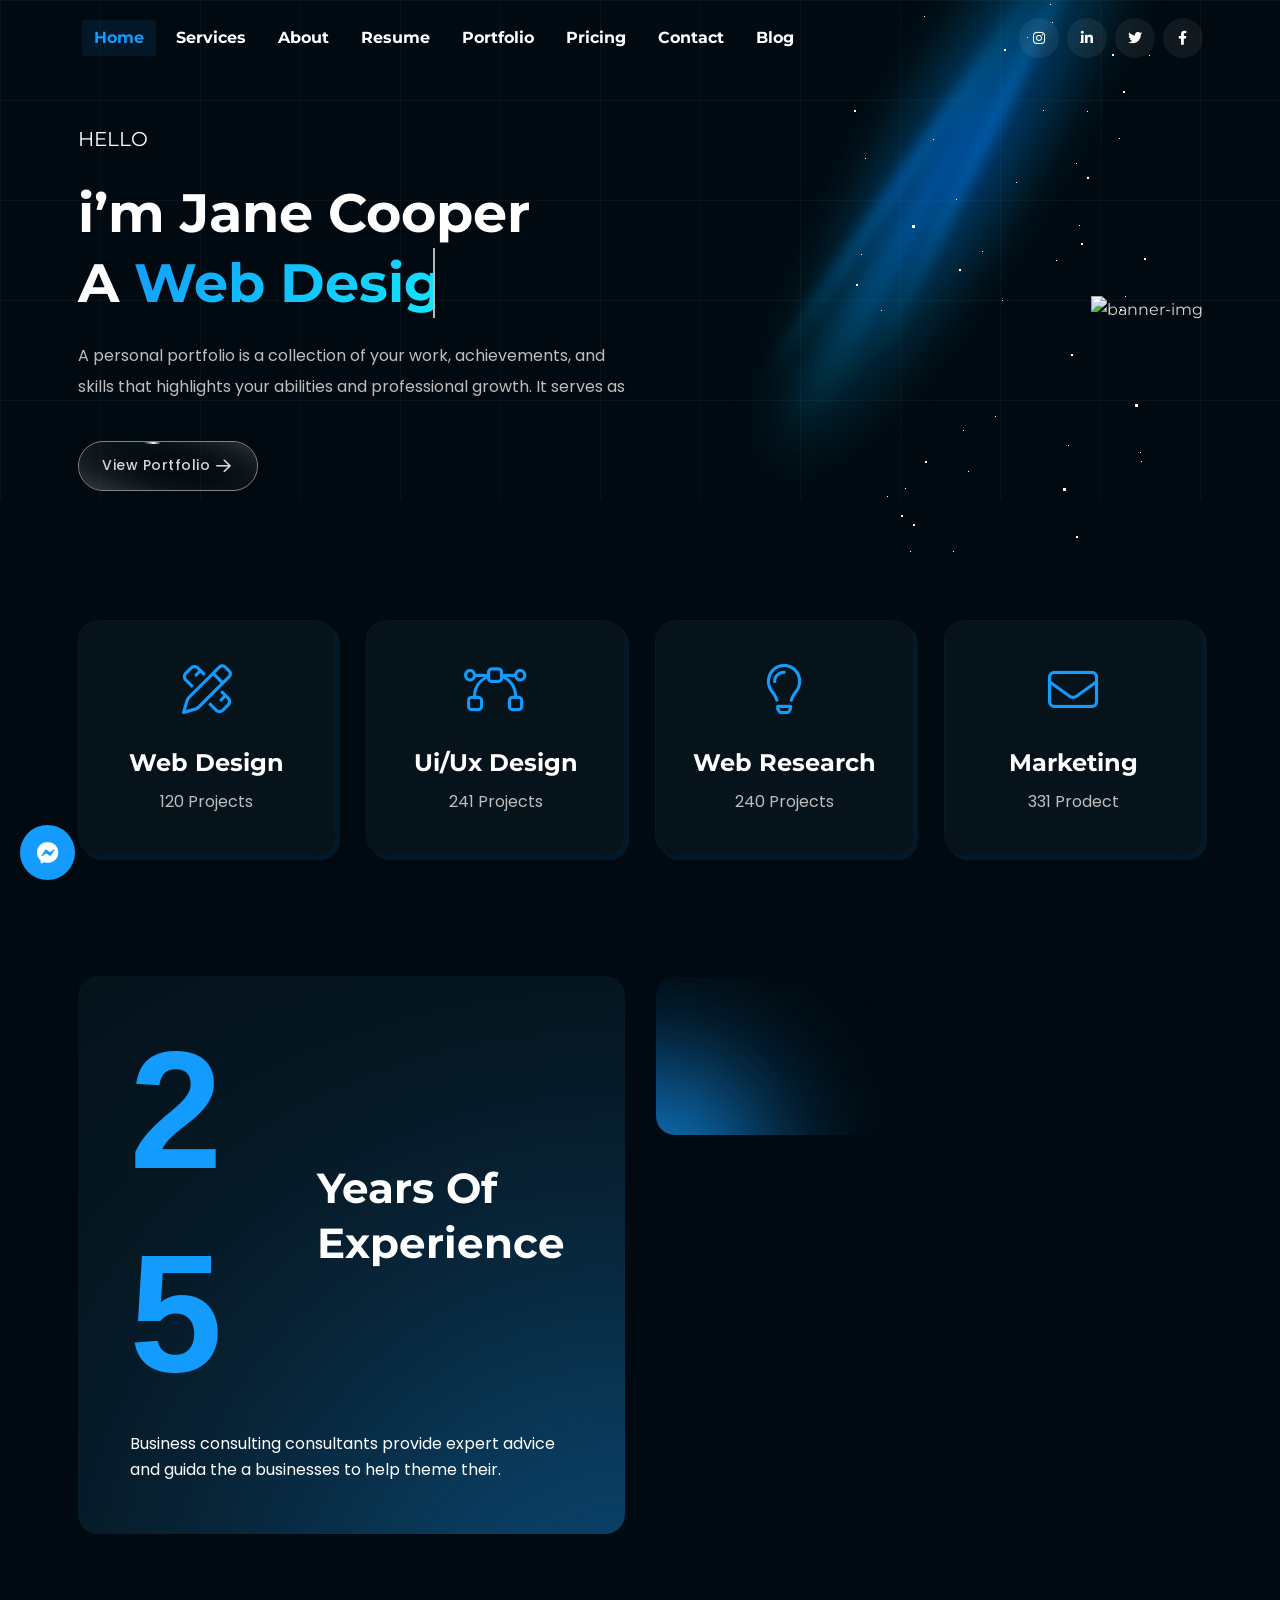
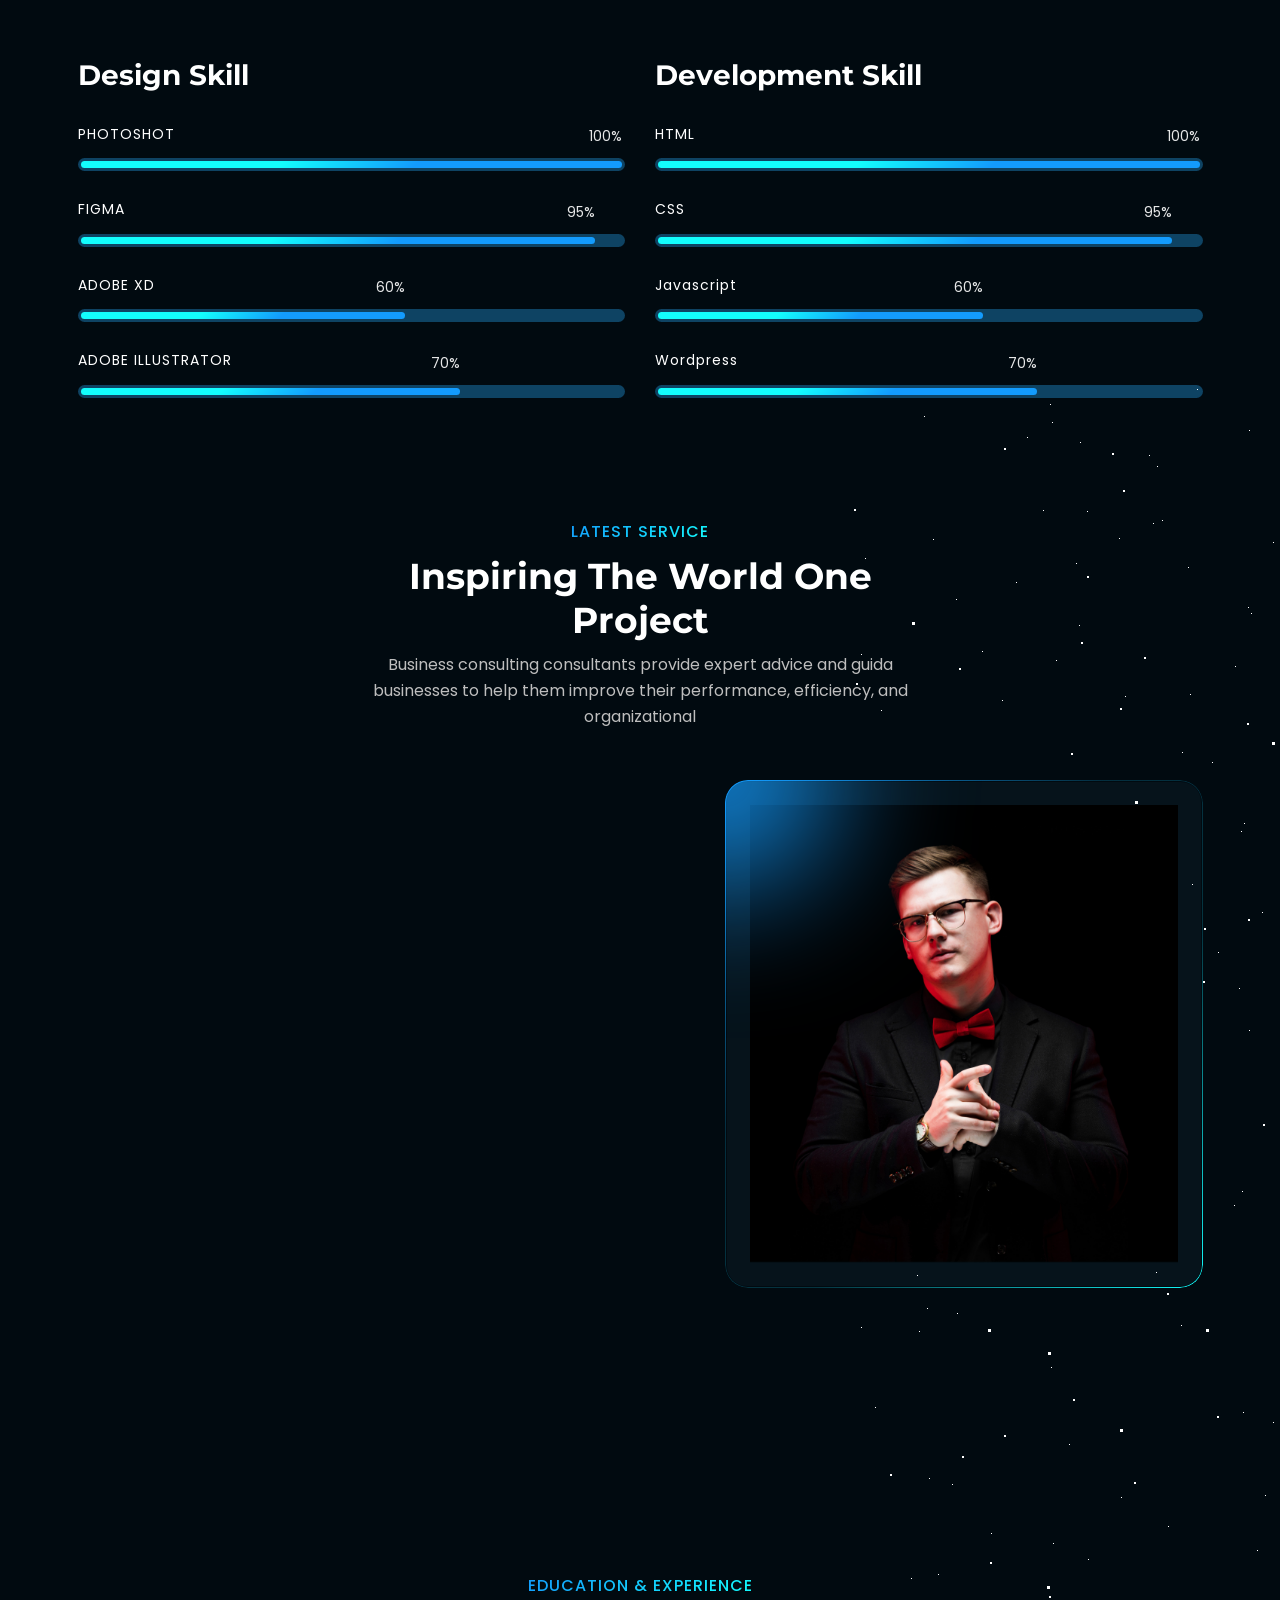
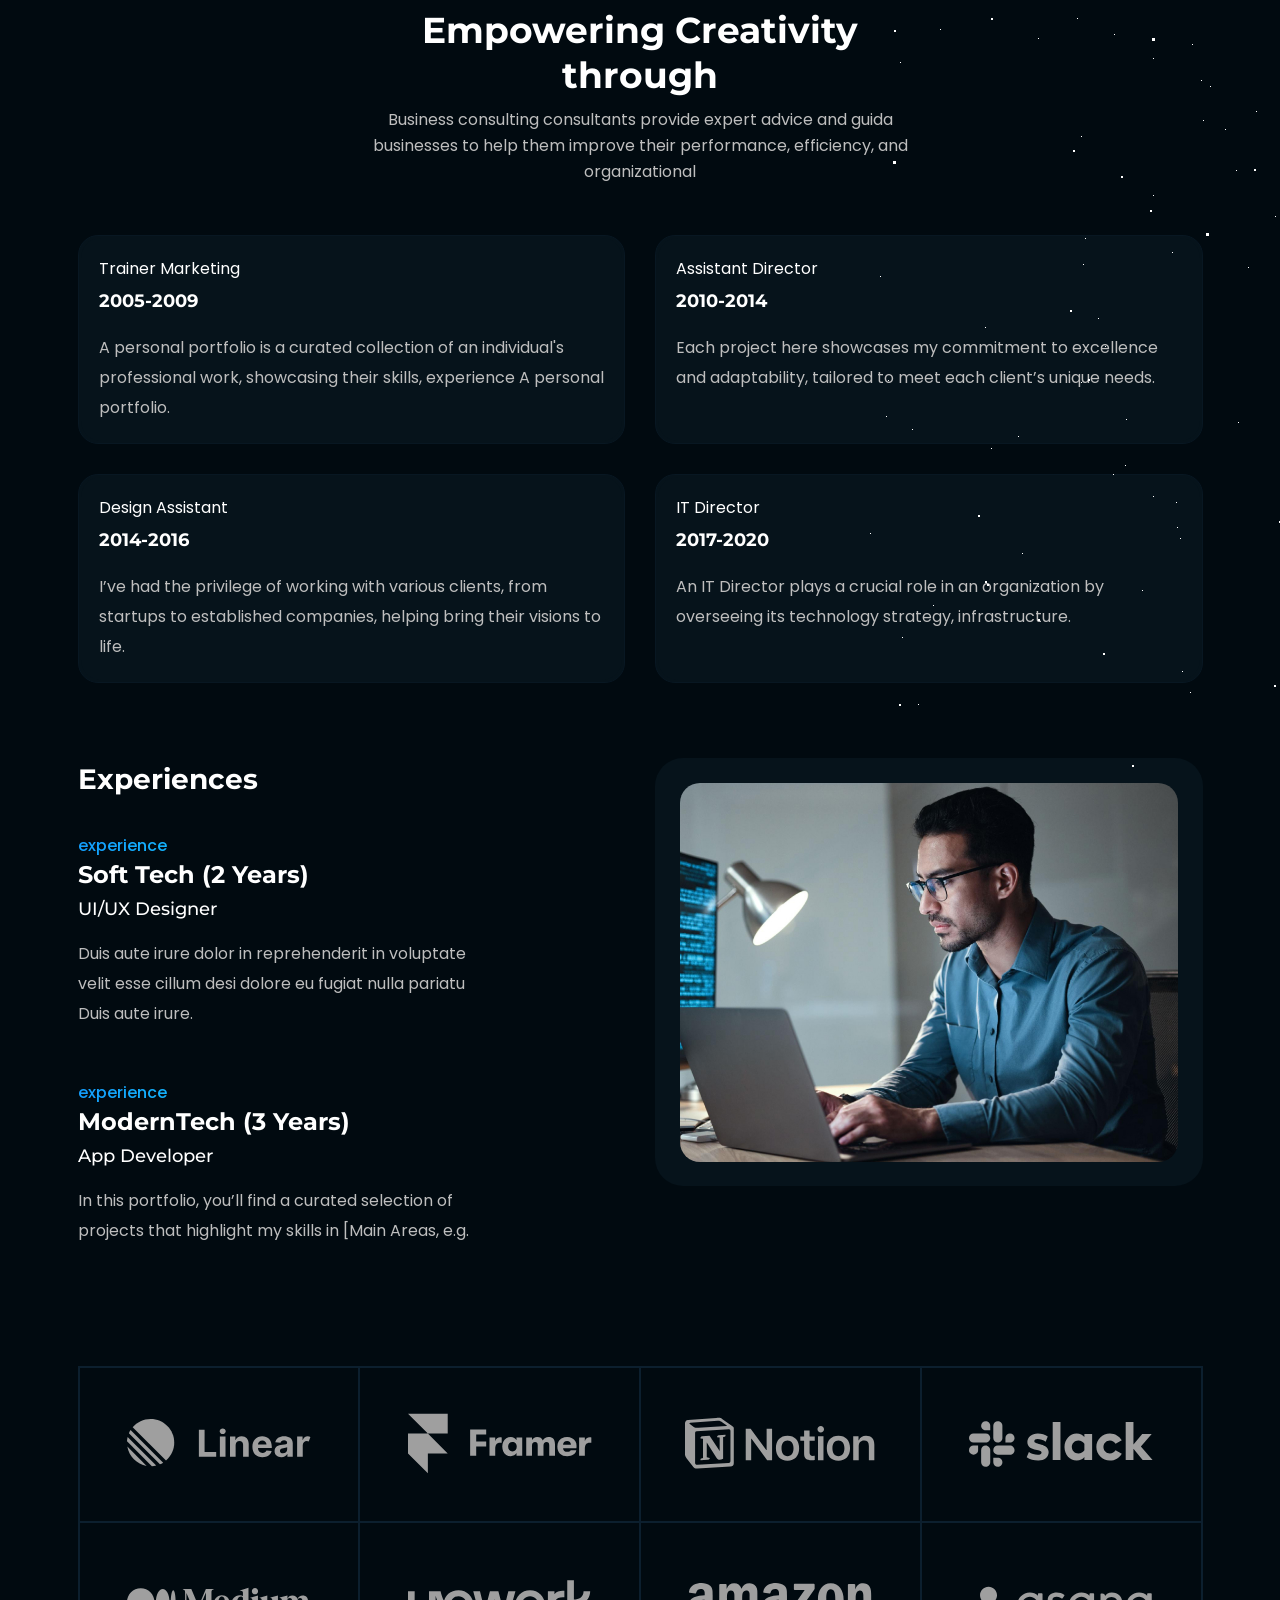
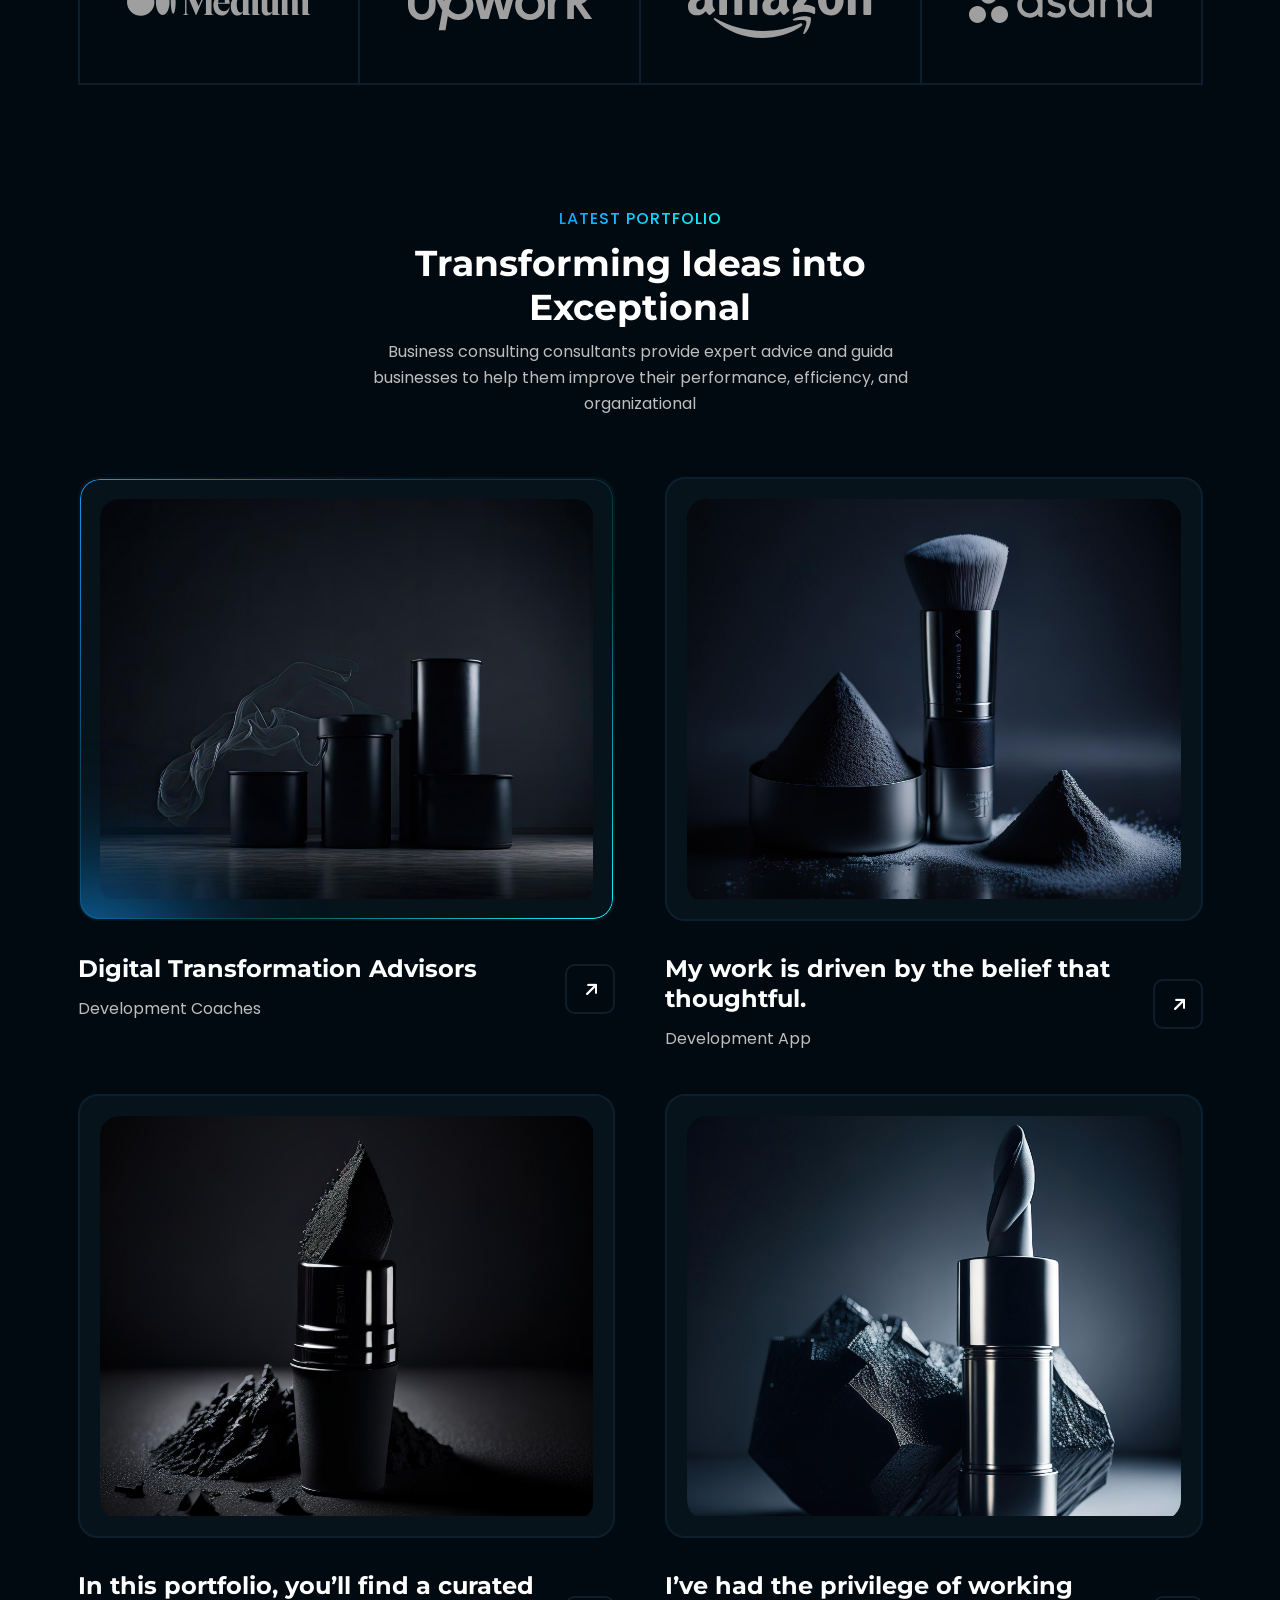
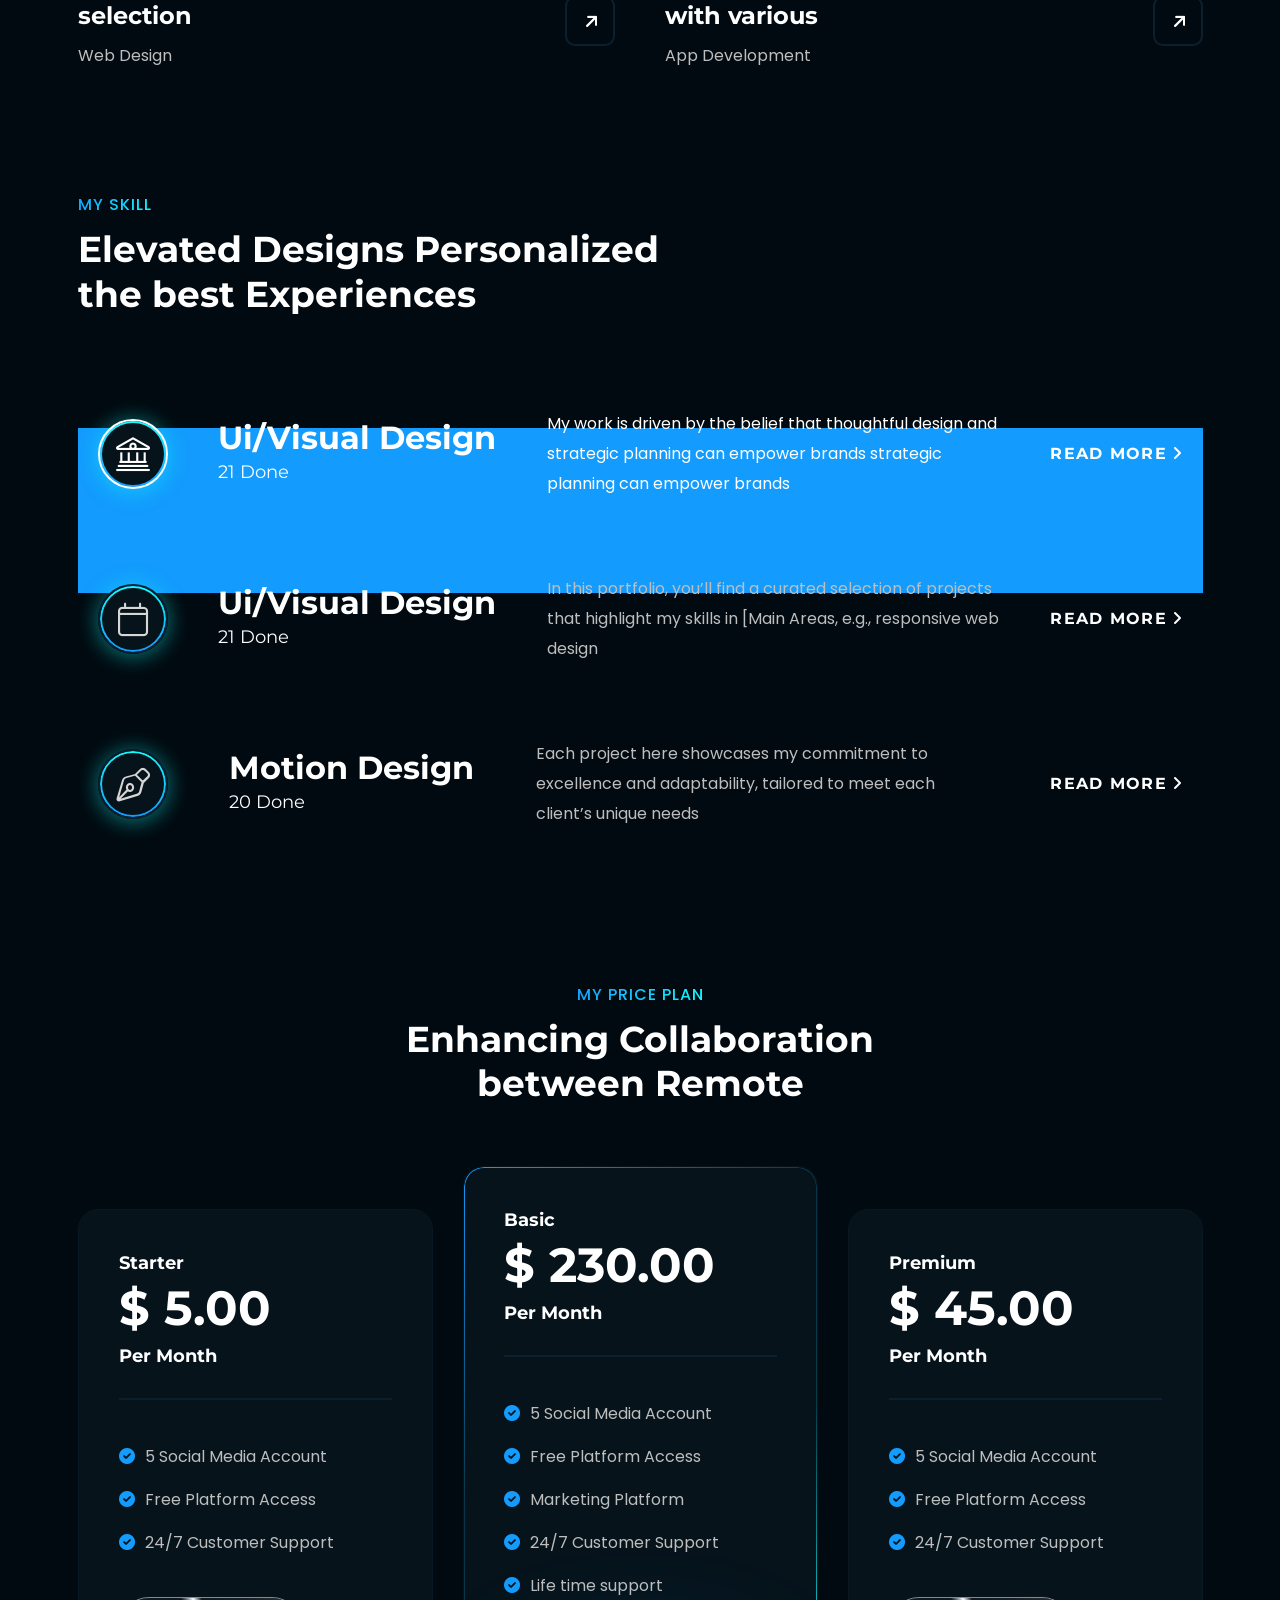
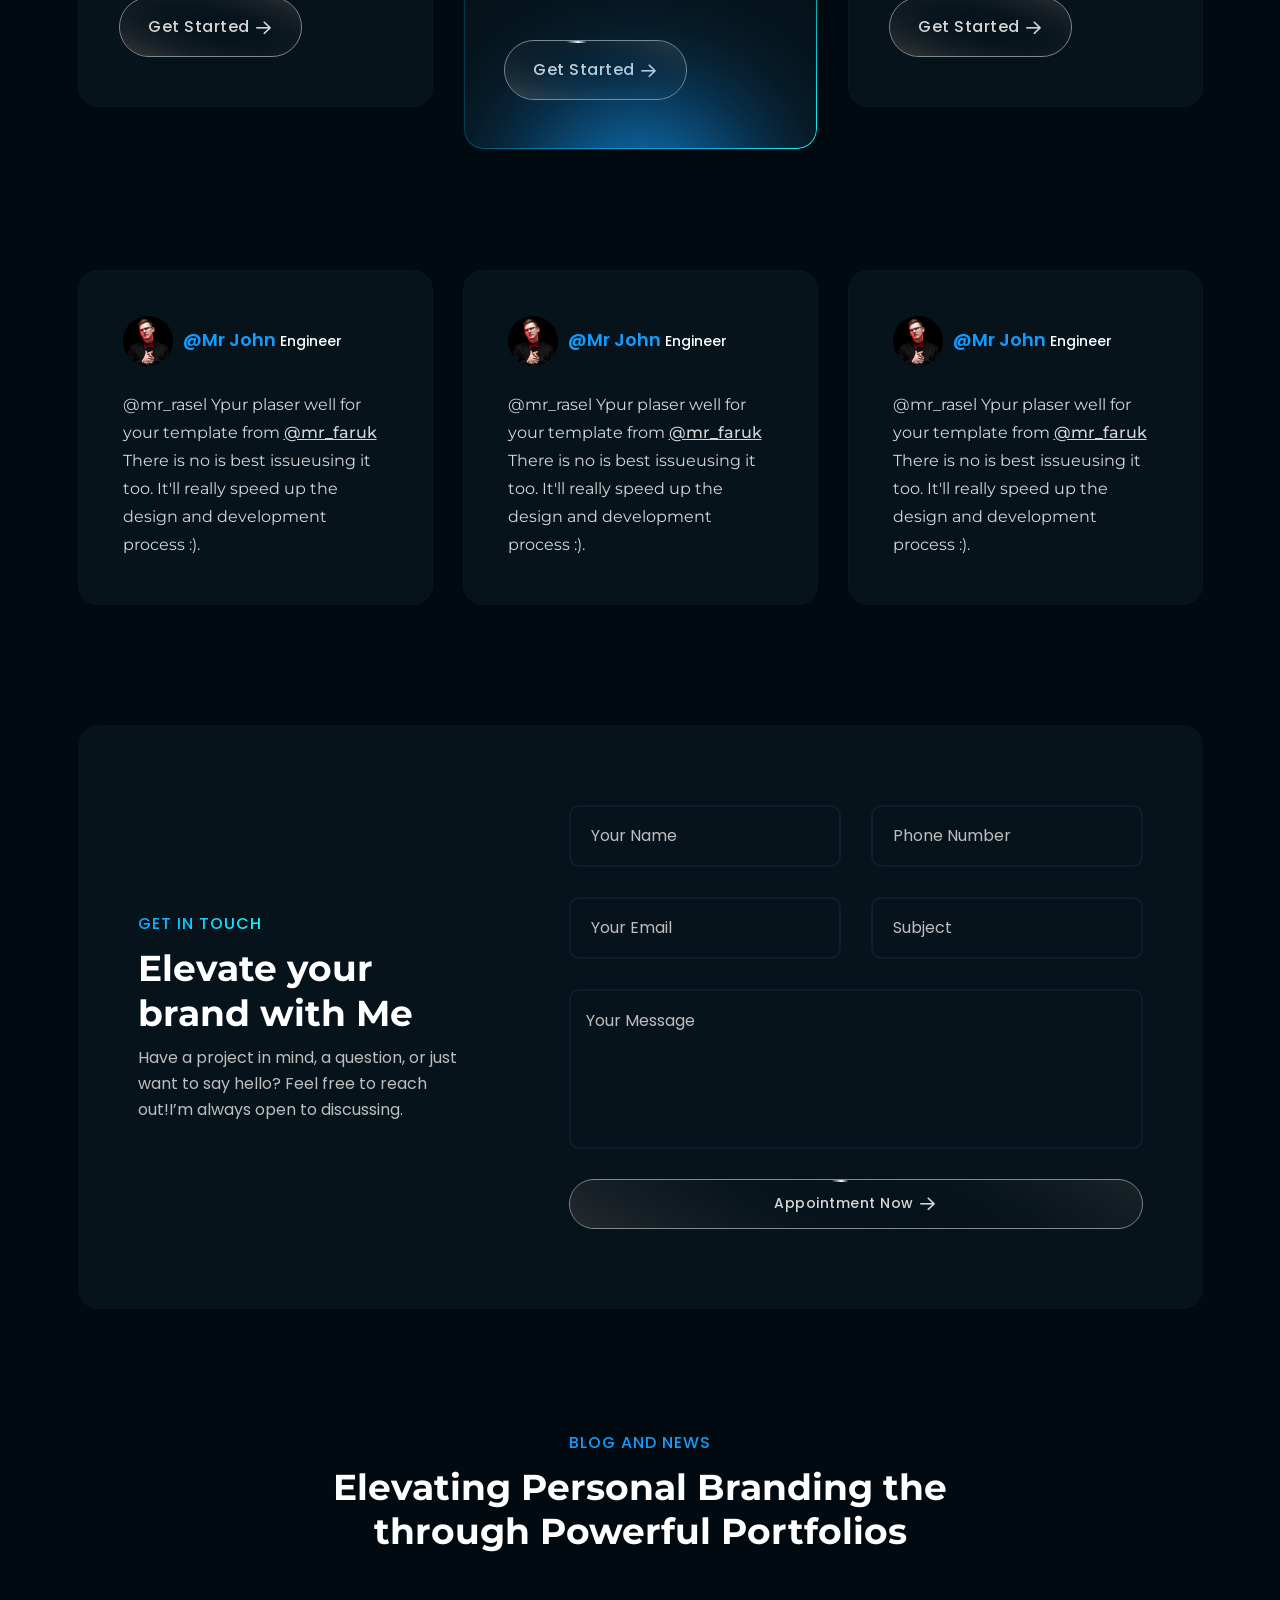
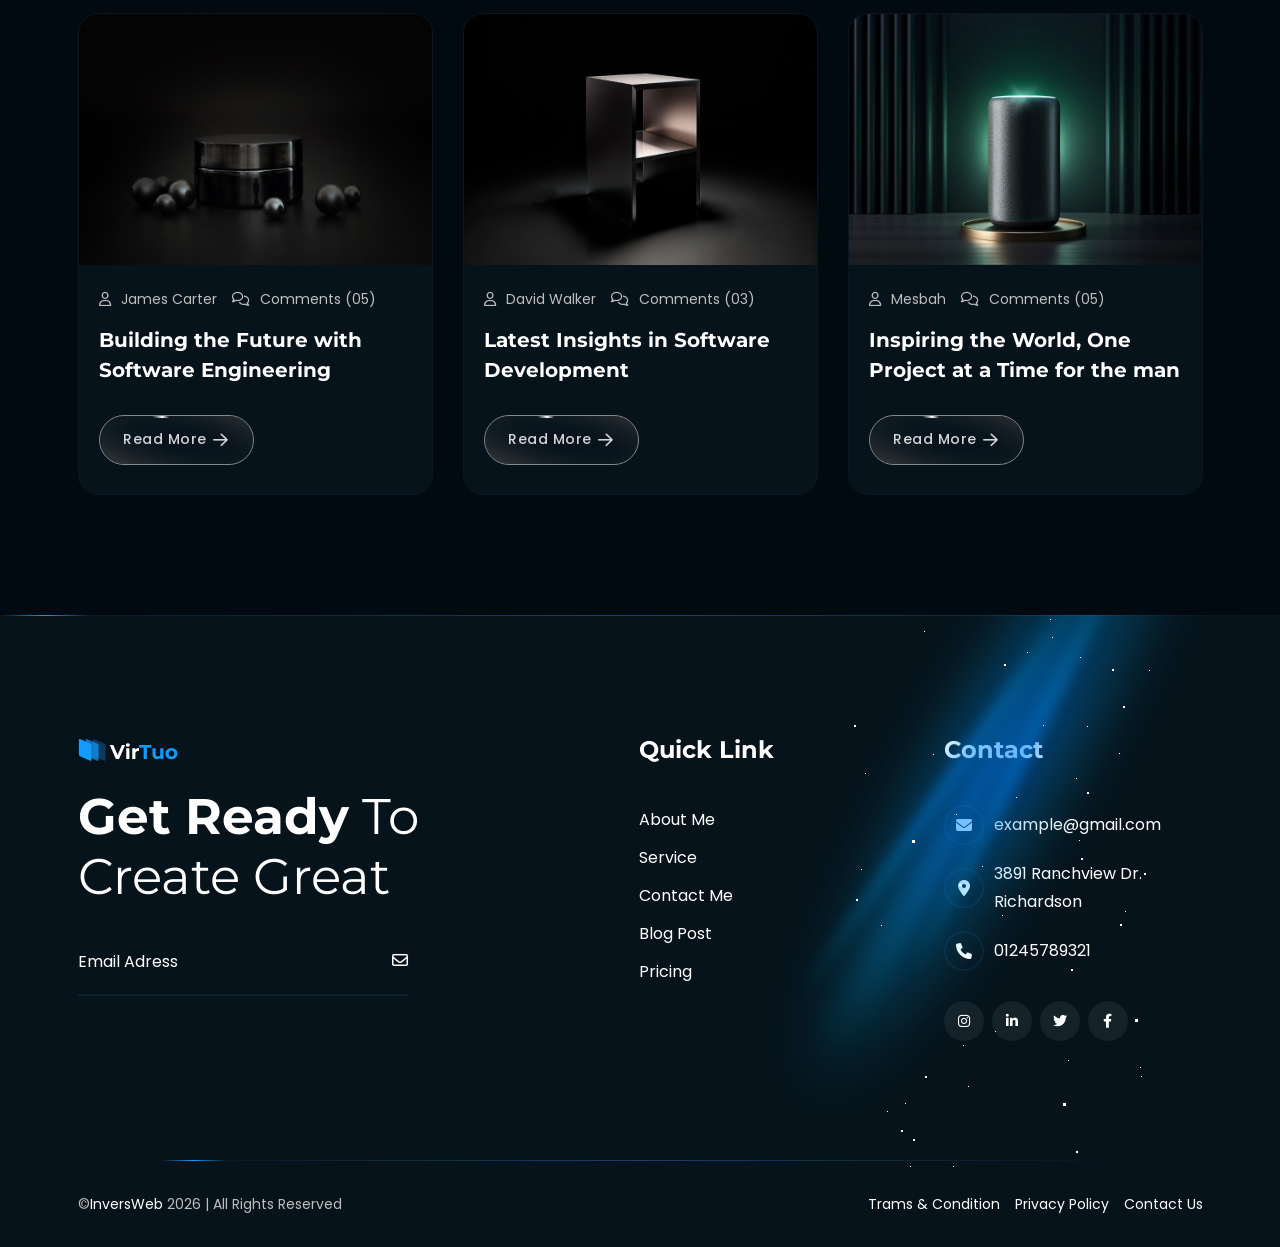
==== index.html @ 4692778c "index" ====
<!DOCTYPE html>
<html lang="en">

<head>
    <meta charset="UTF-8">
    <meta http-equiv="X-UA-Compatible" content="IE=edge">
    <meta name="viewport" content="width=device-width, initial-scale=1.0">
    <meta name="description" content="Virtuo is a modern personal portfolio template for designers, developers, content writer, cleaner, programmer, fashion designer, model, Influencer and freelancers. Fully responsive, SEO-friendly, Bootstrap and easy to customize.">
    <link rel="shortcut icon" type="image/x-icon" href="assets/images/favicon.svg">
    <title>Home 02 - Virtuo Personal Portfolio HTML Template</title>
    <!-- Bootstrap min css -->
    <link rel="stylesheet" href="assets/css/vendor/fontawesome.css">
    <link rel="stylesheet" href="assets/css/plugins/swiper.css">
    <link rel="stylesheet" href="assets/css/plugins/odometer.css">
    <link rel="stylesheet" href="assets/css/vendor/animate.min.css">
    <link rel="stylesheet" href="assets/css/vendor/bootstrap.min.css">
    <!-- custom css -->
    <link rel="stylesheet" href="assets/css/style.css">
</head>

<body>
    <!-- tpm-header-area start -->
    <header class="tmp-header-area-start header-one header--sticky header--transparent">
        <!-- header mid area start -->
        <div class="container">
            <div class="row">
                <div class="col-lg-12">
                    <div class="header-content">
                        <!-- <div class="logo">
                            <a href="index.html">
                                <img class="logo-dark" src="assets/images/logo/white-logo-reeni.png" alt="Virtuo - Personal Portfolio HTML Template for developers and freelancers">
                                <img class="logo-white" src="assets/images/logo/white-logo-reeni.png" alt="Virtuo - Personal Portfolio HTML Template for developers and freelancers">
                            </a>
                        </div> -->
                        <div class="tmp-mainmenu-nav d-none d-xl-block">
                            <nav class="navbar-example2 onepagenav">
                                <ul class="tmp-mainmenu nav nav-pills">
                                    <li class="current"><a class="smoth-animation" href="#home">Home</a></li>
                                    <li class="nav-item"><a class="smoth-animation" href="#service">Services</a></li>
                                    <li class="nav-item"><a class="smoth-animation" href="#about">About</a></li>
                                    <li class="nav-item"><a class="smoth-animation" href="#resume">Resume</a></li>
                                    <li class="nav-item"><a class="smoth-animation" href="#portfolio">Portfolio</a></li>
                                    <li class="nav-item"><a class="smoth-animation" href="#pricing">Pricing</a></li>
                                    <li class="nav-item"><a class="smoth-animation" href="#contacts">Contact</a></li>
                                    <li class="nav-item"><a class="smoth-animation" href="#blog">Blog</a></li>
                                </ul>
                            </nav>
                        </div>

                        <div class="tmp-header-right">
                            <div class="social-share-wrapper d-none d-md-block">
                                <div class="social-link">
                                    <a href="#"><i class="fa-brands fa-instagram"></i></a>
                                    <a href="#"><i class="fa-brands fa-linkedin-in"></i></a>
                                    <a href="#"><i class="fa-brands fa-twitter"></i></a>
                                    <a href="#"><i class="fa-brands fa-facebook-f"></i></a>
                                </div>
                            </div>

                            <div class="tmp-side-collups-area d-block d-xl-none">
                                <button class="hamberger-menu humberger_menu_active"><i id="menuBtn" class="fa-light fa-bars humberger-menu"></i></button>
                            </div>
                        </div>

                    </div>
                </div>
            </div>
        </div>
        <!-- header mid area end -->
    </header>


    <!-- Start Popup Mobile Menu  -->
    <div class="d-block d-xl-none">
        <div class="tmp-popup-mobile-menu">
            <div class="inner">
                <div class="header-top">
                    <div class="logo">
                        <a href="index.html" class="logo-area">
                            <img class="logo-dark" src="assets/images/logo/white-logo-reeni.png" alt="logo">
                            <img class="logo-white" src="assets/images/logo/white-logo-reeni.png" alt="logo">
                        </a>
                    </div>
                    <div class="close-menu">
                        <button class="close-button tmp-round-action-btn">
                            <i class="fa-sharp fa-light fa-xmark"></i>
                        </button>
                    </div>
                </div>

                <ul class="tmp-mainmenu onepagenav-click">
                    <li><a class="smoth-animation" href="#home">Home</a></li>
                    <li><a class="smoth-animation" href="#service">Services</a></li>
                    <li><a class="smoth-animation" href="#portfolio">Portfolio</a></li>
                    <li><a class="smoth-animation" href="#resume">Resume</a></li>
                    <li><a class="smoth-animation" href="#pricing">Pricing</a></li>
                    <li><a class="smoth-animation" href="#blog">Blog</a></li>
                    <li><a class="smoth-animation" href="#contacts">Contact</a></li>
                </ul>

                <!-- social sharea area -->
                <div class="social-wrapper mt--40">
                    <span class="subtitle">find with me</span>
                    <div class="social-link">
                        <a href="#"><i class="fa-brands fa-instagram"></i></a>
                        <a href="#"><i class="fa-brands fa-linkedin-in"></i></a>
                        <a href="#"><i class="fa-brands fa-twitter"></i></a>
                        <a href="#"><i class="fa-brands fa-facebook-f"></i></a>
                    </div>
                </div>
                <!-- end -->

            </div>
        </div>
    </div>
    <!-- End Popup Mobile Menu  -->

    <!-- tmp banner area start -->
    <div class="tmp-banner-one-area add-pattern" id="home">
        <div class="container">
            <div class="banner-one-main-wrapper">
                <div class="row align-items-center">
                    <div class="col-lg-6 order-lg-2">
                        <div class="banner-right-content">
                            <img class="tmp-scroll-trigger tmp-zoom-in animation-order-1" src="https://portfolioshersingh.netlify.app/assets/teamone-ec06e871.jpeg" alt="banner-img">
                            <!-- <h2 class="banner-big-text-1 up-down">WEB DESIGNER</h2>
                            <h2 class="banner-big-text-2 up-down-2">WEB DESIGNER</h2> -->
                        </div>
                    </div>
                    <div class="col-lg-6 order-lg-1">
                        <div class="inner">
                            <span class="sub-title tmp-scroll-trigger tmp-fade-in animation-order-1">Hello</span>
                            <h1 class="title tmp-scroll-trigger tmp-fade-in animation-order-2 mt--5">i’m
                                Jane Cooper <br> A
                                <span class="header-caption">
                                    <span class="cd-headline clip is-full-width">
                                        <span class="cd-words-wrapper">
                                            <b class="is-visible theme-gradient">Web Designer.</b>
                                            <b class="is-hidden theme-gradient">Web Developer.</b>
                                            <b class="is-hidden theme-gradient">UI/UX Designer.</b>
                                            <b class="is-hidden theme-gradient">Freelancer.</b>
                                            <b class="is-hidden theme-gradient">Content Writer.</b>
                                        </span>
                                </span>
                                </span>
                            </h1>
                            <p class="disc tmp-scroll-trigger tmp-fade-in animation-order-3"> A personal portfolio is a
                                collection of your work, achievements, and skills
                                that highlights your abilities and professional growth. It serves as </p>
                            <div class="button-area-banner-one tmp-scroll-trigger tmp-fade-in animation-order-4">
                                <a class="tmp-btn hover-icon-reverse btn-border btn-md tmp-modern-button radius-round download-icon" href="javascript:void(0)">
                                    <div class="icon-reverse-wrapper">
                                        <span class="btn-text">View Portfolio</span>
                                        <div class="btn-hack"></div>
                                        <img src="assets/images/button/btg-bg.svg" alt="" class="btn-bg">
                                        <img src="assets/images/button/btg-bg-2.svg" alt="" class="btn-bg-hover">
                                        <span class="btn-icon"><i class="ffa-sharp fa-regular fa-arrow-right"></i></span>
                                        <span class="btn-icon"><i class="ffa-sharp fa-regular fa-arrow-right"></i></span>
                                    </div>
                                </a>
                            </div>
                        </div>
                    </div>
                </div>
            </div>
        </div>
        <div class="slider-bg-light">
            <img class="blocksync-scroll-trigger fade_in animation-order-8" src="assets/images/banner/shape/light.svg" alt="Top Light Shape">
        </div>
        <div class="slider-bg-dot-shape">
            <div class="wrapper blocksync-scroll-trigger blocksync-stars-area fade_in animation-order-16">
                <div class="blocksync-stars"></div>
                <div class="blocksync-stars2"></div>
                <div class="blocksync-stars3"></div>
            </div>
        </div>
    </div>
    <!-- tmp banner area end -->

    <!-- Tpm Service Area Start -->
    <section class="service-area tmp-section-gap" id="service">
        <div class="container">
            <div class="row justify-content-center">
                <div class="col-lg-3 col-md-4 col-sm-6">
                    <div class="service-card-v1 tmponhover tmp-scroll-trigger tmp-fade-in animation-order-1 tmp-link-animation">
                        <div class="service-card-icon">
                            <i class="fa-light fa-pen-ruler"></i>
                        </div>
                        <h4 class="service-title"><a href="service-details.html">Web Design</a></h4>
                        <p class="service-para">120 Projects</p>
                    </div>
                </div>
                <div class="col-lg-3 col-md-4 col-sm-6">
                    <div class="service-card-v1 tmponhover tmp-scroll-trigger tmp-fade-in animation-order-2 tmp-link-animation">
                        <div class="service-card-icon">
                            <i class="fa-light fa-bezier-curve"></i>
                        </div>
                        <h4 class="service-title"><a href="service-details.html">Ui/Ux Design</a></h4>
                        <p class="service-para">241 Projects</p>
                    </div>
                </div>
                <div class="col-lg-3 col-md-4 col-sm-6">
                    <div class="service-card-v1 tmponhover tmp-scroll-trigger tmp-fade-in animation-order-3 tmp-link-animation">
                        <div class="service-card-icon">
                            <i class="fa-light fa-lightbulb"></i>
                        </div>
                        <h4 class="service-title"><a href="service-details.html">Web Research</a></h4>
                        <p class="service-para">240 Projects</p>
                    </div>
                </div>
                <div class="col-lg-3 col-md-4 col-sm-6">
                    <div class="service-card-v1 tmponhover tmp-scroll-trigger tmp-fade-in animation-order-4 tmp-link-animation">
                        <div class="service-card-icon">
                            <i class="fa-light fa-envelope"></i>
                        </div>
                        <h4 class="service-title"><a href="service-details.html">Marketing</a></h4>
                        <p class="service-para">331 Prodect</p>
                    </div>
                </div>
            </div>
        </div>
    </section>
    <!-- Tpm Service Area End -->

    <!-- Tpm Counter Area Start -->
    <section class="counter-area">
        <div class="container">
            <div class="row g-5 animation-action-3">
                <div class="col-12 col-lg-6 col-xl-6 col-xxl-6 paralax-image">
                    <div class="year-of-expariance-wrapper bg-blur-style-one tmp-scroll-trigger tmp-fade-in animation-order-1">
                        <div class="year-expariance-wrap with-flex">
                            <!-- <h2 class="year-number"><span class="counter">25 </span> </h2> -->
                            <h2 class="counter year-number"><span class="odometer" data-count="25">00</span>
                            </h2>
                            <h3 class="year-title">Years Of <br> experience</h3>
                        </div>
                        <p class="year-para">Business consulting consultants provide expert advice and guida the a
                            businesses to help theme their.</p>
                    </div>
                </div>
                <div class="col-12 col-lg-6 col-xl-6 col-xxl-6">
                    <div class="counter-area-right-content">
                        <div class="row g-5">
                            <div class="col-lg-6 col-sm-6 col-12 paralax-image">
                                <div class="counter-card tmponhover active single-animation tmp-scroll-trigger tmp-fade-in animation-order-1">
                                    <h3 class="counter counter-title"><span class="odometer" data-count="20">00</span>k+
                                    </h3>
                                    <div class="tmp-light light-left"></div>
                                    <p class="counter-para">Our Project Complete</p>
                                </div>
                            </div>
                            <div class="col-lg-6 col-sm-6 col-12 paralax-image">
                                <div class="counter-card tmponhover single-animation tmp-scroll-trigger tmp-fade-in animation-order-2">
                                    <h3 class="counter counter-title"><span class="odometer" data-count="10">00</span>k+
                                    </h3>
                                    <div class="tmp-light light-left"></div>
                                    <p class="counter-para">Our Natural Products</p>
                                </div>
                            </div>
                            <div class="col-lg-6 col-sm-6 col-12 paralax-image">
                                <div class="counter-card tmponhover single-animation tmp-scroll-trigger tmp-fade-in animation-order-3">
                                    <h3 class="counter counter-title"><span class="odometer" data-count="200">00</span>+
                                    </h3>
                                    <div class="tmp-light light-left"></div>
                                    <p class="counter-para">Clients Reviews</p>
                                </div>
                            </div>
                            <div class="col-lg-6 col-sm-6 col-12 paralax-image">
                                <div class="counter-card tmponhover single-animation tmp-scroll-trigger tmp-fade-in animation-order-4">
                                    <h3 class="counter counter-title"><span class="odometer" data-count="1000">00</span>+
                                    </h3>
                                    <div class="tmp-light light-left"></div>
                                    <p class="counter-para">our Satisfied Clientd</p>
                                </div>
                            </div>
                        </div>
                    </div>
                </div>
            </div>
        </div>
    </section>
    <!-- Tpm Counter Area End -->

    <!-- tmp skill area start -->
    <div class="tmp-skill-area tmp-section-gapTop" id="about">
        <div class="container">
            <div class="row g-5">
                <div class="col-lg-6">
                    <div class="progress-wrapper">
                        <div class="content">
                            <h2 class="custom-title mb--30 tmp-scroll-trigger tmp-fade-in animation-order-1">
                                Design Skill
                            </h2>
                            <!-- Start Single Progress Charts -->
                            <div class="progress-charts">
                                <h6 class="heading heading-h6">
                                    PHOTOSHOT</h6>
                                <div class="progress">
                                    <div class="progress-bar wow fadeInLeft" data-wow-duration="0.5s" data-wow-delay=".3s" role="progressbar" style="width: 100%; visibility: visible; animation-duration: 0.5s; animation-delay: 0.3s; animation-name: fadeInLeft;" aria-valuenow="85" aria-valuemin="0" aria-valuemax="100">
                                        <span class="percent-label">100%</span>
                                    </div>
                                </div>
                            </div>
                            <!-- End Single Progress Charts -->

                            <!-- Start Single Progress Charts -->
                            <div class="progress-charts">
                                <h6 class="heading heading-h6">
                                    FIGMA</h6>
                                <div class="progress">
                                    <div class="progress-bar wow fadeInLeft" data-wow-duration="0.6s" data-wow-delay=".4s" role="progressbar" style="width: 95%; visibility: visible; animation-duration: 0.6s; animation-delay: 0.4s; animation-name: fadeInLeft;" aria-valuenow="85" aria-valuemin="0" aria-valuemax="100">
                                        <span class="percent-label">95%</span>
                                    </div>
                                </div>
                            </div>
                            <!-- End Single Progress Charts -->

                            <!-- Start Single Progress Charts -->
                            <div class="progress-charts">
                                <h6 class="heading heading-h6">
                                    ADOBE XD</h6>
                                <div class="progress">
                                    <div class="progress-bar wow fadeInLeft" data-wow-duration="0.7s" data-wow-delay=".5s" role="progressbar" style="width: 60%; visibility: visible; animation-duration: 0.7s; animation-delay: 0.5s; animation-name: fadeInLeft;" aria-valuenow="85" aria-valuemin="0" aria-valuemax="100">
                                        <span class="percent-label">60%</span>
                                    </div>
                                </div>
                            </div>
                            <!-- End Single Progress Charts -->

                            <!-- Start Single Progress Charts -->
                            <div class="progress-charts">
                                <h6 class="heading heading-h6">
                                    ADOBE ILLUSTRATOR</h6>
                                <div class="progress">
                                    <div class="progress-bar wow fadeInLeft" data-wow-duration="0.8s" data-wow-delay=".6s" role="progressbar" style="width: 70%; visibility: visible; animation-duration: 0.8s; animation-delay: 0.6s; animation-name: fadeInLeft;" aria-valuenow="85" aria-valuemin="0" aria-valuemax="100">
                                        <span class="percent-label">70%</span>
                                    </div>
                                </div>
                            </div>
                            <!-- End Single Progress Charts -->

                        </div>
                    </div>
                </div>
                <div class="col-lg-6">
                    <div class="progress-wrapper">
                        <div class="content">
                            <h2 class="custom-title mb--30 tmp-scroll-trigger tmp-fade-in animation-order-1">
                                Development Skill
                            </h2>
                            <!-- Start Single Progress Charts -->
                            <div class="progress-charts">
                                <h6 class="heading heading-h6">
                                    HTML</h6>
                                <div class="progress">
                                    <div class="progress-bar wow fadeInLeft" data-wow-duration="0.5s" data-wow-delay=".3s" role="progressbar" style="width: 100%; visibility: visible; animation-duration: 0.5s; animation-delay: 0.3s; animation-name: fadeInLeft;" aria-valuenow="85" aria-valuemin="0" aria-valuemax="100">
                                        <span class="percent-label">100%</span>
                                    </div>
                                </div>
                            </div>
                            <!-- End Single Progress Charts -->

                            <!-- Start Single Progress Charts -->
                            <div class="progress-charts">
                                <h6 class="heading heading-h6">
                                    CSS</h6>
                                <div class="progress">
                                    <div class="progress-bar wow fadeInLeft" data-wow-duration="0.6s" data-wow-delay=".4s" role="progressbar" style="width: 95%; visibility: visible; animation-duration: 0.6s; animation-delay: 0.4s; animation-name: fadeInLeft;" aria-valuenow="85" aria-valuemin="0" aria-valuemax="100">
                                        <span class="percent-label">95%</span>
                                    </div>
                                </div>
                            </div>
                            <!-- End Single Progress Charts -->

                            <!-- Start Single Progress Charts -->
                            <div class="progress-charts">
                                <h6 class="heading heading-h6">
                                    Javascript</h6>
                                <div class="progress">
                                    <div class="progress-bar wow fadeInLeft" data-wow-duration="0.7s" data-wow-delay=".5s" role="progressbar" style="width: 60%; visibility: visible; animation-duration: 0.7s; animation-delay: 0.5s; animation-name: fadeInLeft;" aria-valuenow="85" aria-valuemin="0" aria-valuemax="100">
                                        <span class="percent-label">60%</span>
                                    </div>
                                </div>
                            </div>
                            <!-- End Single Progress Charts -->

                            <!-- Start Single Progress Charts -->
                            <div class="progress-charts">
                                <h6 class="heading heading-h6">
                                    Wordpress</h6>
                                <div class="progress">
                                    <div class="progress-bar wow fadeInLeft" data-wow-duration="0.8s" data-wow-delay=".6s" role="progressbar" style="width: 70%; visibility: visible; animation-duration: 0.8s; animation-delay: 0.6s; animation-name: fadeInLeft;" aria-valuenow="85" aria-valuemin="0" aria-valuemax="100">
                                        <span class="percent-label">70%</span>
                                    </div>
                                </div>
                            </div>
                            <!-- End Single Progress Charts -->

                        </div>
                    </div>
                </div>
            </div>
        </div>
    </div>
    <!-- tmp skill area end -->

    <!-- Tpm Latest Service Area Start -->
    <section class="latest-service-area tmp-section-gapTop">
        <div class="container">
            <div class="section-head mb--50">
                <div class="section-sub-title center-title tmp-scroll-trigger tmp-fade-in animation-order-1">
                    <span class="subtitle theme-gradient">Latest Service</span>
                </div>
                <h2 class="title split-collab tmp-scroll-trigger tmp-fade-in animation-order-2">Inspiring The World One
                    <br> Project
                </h2>
                <p class="description section-sm tmp-scroll-trigger tmp-fade-in animation-order-3"> Business consulting
                    consultants provide expert advice and guida
                    businesses to help them improve their performance, efficiency, and organizational </p>
            </div>

            <div class="row animation-action-2">
                <div class="col-lg-6 order-2 order-lg-1">
                    <div class="paralax-image">
                        <div class="service-card-v2 active single-animation tmponhover tmp-scroll-trigger tmp-fade-in animation-order-1">
                            <h2 class="service-card-num"><span>01.</span>A Portfolio of Creativity</h2>
                            <p class="service-para">Business consulting consultants provide expert advice and guida the a
                                businesses to help theme their performance efficiency</p>
                            <div class="tmp-light light-center"></div>
                        </div>
                    </div>
                    <div class="paralax-image">
                        <div class="service-card-v2 single-animation tmponhover tmp-scroll-trigger tmp-fade-in animation-order-2">
                            <h2 class="service-card-num"><span>02.</span>My Portfolio of Innovation</h2>
                            <p class="service-para">My work is driven by the belief that thoughtful design and strategic planning can empower brands, transform businesses</p>
                            <div class="tmp-light light-center"></div>
                        </div>
                    </div>
                    <div class="paralax-image">
                        <div class="service-card-v2 single-animation tmponhover tmp-scroll-trigger tmp-fade-in animation-order-3">
                            <h2 class="service-card-num"><span>03.</span>A Showcase of My Projects</h2>
                            <p class="service-para">In this portfolio, you’ll find a curated selection of projects that highlight my skills in [Main Areas, e.g., responsive web design</p>
                            <div class="tmp-light light-center"></div>
                        </div>
                    </div>
                </div>
                <div class="col-lg-6 paralax-image order-1 order-lg-2">
                    <div class="service-card-user-image tmponhover single-animation active">
                        <img class="tmp-scroll-trigger tmp-zoom-in animation-order-1" src="assets/images/services/latest-services-user-image.png" alt="latest-user-image">
                        <div class="tmp-light light-top-left"></div>
                    </div>
                </div>
            </div>
        </div>
    </section>
    <!-- Tpm Latest Service Area End -->

    <!-- Tpm Education Experience Area Start -->
    <section class="education-experience tmp-section-gapTop" id="resume">
        <div class="container">
            <div class="section-head mb--50">
                <div class="section-sub-title center-title tmp-scroll-trigger tmp-fade-in animation-order-1">
                    <span class="subtitle theme-gradient">Education & Experience</span>
                </div>
                <h2 class="title split-collab tmp-scroll-trigger tmp-fade-in animation-order-2">Empowering Creativity
                    <br> through
                </h2>
                <p class="description section-sm tmp-scroll-trigger tmp-fade-in animation-order-3">Business consulting
                    consultants provide expert advice and guida
                    businesses to help them improve their performance, efficiency, and organizational</p>
            </div>
            <div class="row g-5 animation-action-3">
                <div class="col-lg-6 paralax-image col-sm-6">
                    <div class="education-experience-card single-animation tmponhover tmp-scroll-trigger tmp-fade-in animation-order-1">
                        <h4 class="edu-sub-title">Trainer Marketing</h4>
                        <h2 class="edu-title">2005-2009</h2>
                        <div class="tmp-light light-top-left"></div>
                        <p class="edu-para">A personal portfolio is a curated collection of an individual's professional
                            work, showcasing their skills, experience A personal portfolio.</p>
                    </div>
                </div>
                <div class="col-lg-6 paralax-image col-sm-6">
                    <div class="education-experience-card single-animation tmponhover tmp-scroll-trigger tmp-fade-in animation-order-2">
                        <h4 class="edu-sub-title">Assistant Director</h4>
                        <h2 class="edu-title">2010-2014</h2>
                        <div class="tmp-light light-top-left"></div>
                        <p class="edu-para">Each project here showcases my commitment to excellence and adaptability, tailored to meet each client’s unique needs.</p>
                    </div>
                </div>
                <div class="col-lg-6 paralax-image col-sm-6">
                    <div class="education-experience-card single-animation tmponhover tmp-scroll-trigger tmp-fade-in animation-order-3">
                        <h4 class="edu-sub-title">Design Assistant</h4>
                        <h2 class="edu-title">2014-2016</h2>
                        <div class="tmp-light light-top-left"></div>
                        <p class="edu-para">I’ve had the privilege of working with various clients, from startups to established companies, helping bring their visions to life.</p>
                    </div>
                </div>
                <div class="col-lg-6 paralax-image col-sm-6">
                    <div class="education-experience-card single-animation tmponhover tmp-scroll-trigger tmp-fade-in animation-order-4">
                        <h4 class="edu-sub-title">IT Director</h4>
                        <h2 class="edu-title">2017-2020</h2>
                        <div class="tmp-light light-top-left"></div>
                        <p class="edu-para">An IT Director plays a crucial role in an organization by overseeing its technology strategy, infrastructure.</p>
                    </div>
                </div>
            </div>

            <div class="experiences-wrapper">
                <div class="row">
                    <div class="col-lg-6">
                        <div class="experiences-wrap-left-content">
                            <h2 class="custom-title mb-32 tmp-scroll-trigger tmp-fade-in animation-order-1">Experiences</h2>

                            <div class="experience-content tmp-scroll-trigger tmp-fade-in animation-order-1">
                                <p class="ex-subtitle theme-gradient">experience</p>
                                <h2 class="ex-name">Soft Tech (2 Years)</h2>
                                <h3 class="ex-title">UI/UX Designer</h3>
                                <p class="ex-para">Duis aute irure dolor in reprehenderit in voluptate velit esse cillum
                                    desi dolore eu fugiat nulla pariatu Duis aute irure.</p>
                            </div>
                            <div class="experience-content tmp-scroll-trigger tmp-fade-in animation-order-2">
                                <p class="ex-subtitle theme-gradient">experience</p>
                                <h2 class="ex-name">ModernTech (3 Years)</h2>
                                <h3 class="ex-title">App Developer</h3>
                                <p class="ex-para">In this portfolio, you’ll find a curated selection of projects that highlight my skills in [Main Areas, e.g.</p>
                            </div>
                        </div>
                    </div>
                    <div class="col-lg-6 paralax-image">
                        <div class="experiences-wrap-right-content">
                            <img class="tmp-scroll-trigger tmp-zoom-in animation-order-1" src="assets/images/experiences/expert-img.jpg" alt="expert-img">
                        </div>
                    </div>
                </div>
            </div>

        </div>
    </section>
    <!-- Tpm Education Experience Area End -->

    <!-- Tpm Our Supported Company Area Start -->
    <div class="our-supported-company-area tmp-section-gapTop">
        <div class="container">
            <div class="row justify-content-center">
                <div class="col-xl-3 col-lg-3 col-md-3 col-sm-6">
                    <div class="support-company-logo tmp-scroll-trigger tmp-fade-in animation-order-1">
                        <img src="assets/images/our-supported-company/company-logo-1.svg" alt="Virtuo - Personal Portfolio HTML Template">
                    </div>
                </div>
                <div class="col-xl-3 col-lg-3 col-md-3 col-sm-6">
                    <div class="support-company-logo tmp-scroll-trigger tmp-fade-in animation-order-2">
                        <img src="assets/images/our-supported-company/company-logo-2.svg" alt="Virtuo - Personal Portfolio HTML Template">
                    </div>
                </div>
                <div class="col-xl-3 col-lg-3 col-md-3 col-sm-6">
                    <div class="support-company-logo tmp-scroll-trigger tmp-fade-in animation-order-3">
                        <img src="assets/images/our-supported-company/company-logo-3.svg" alt="Virtuo - Personal Portfolio HTML Template">
                    </div>
                </div>
                <div class="col-xl-3 col-lg-3 col-md-3 col-sm-6">
                    <div class="support-company-logo tmp-scroll-trigger tmp-fade-in animation-order-4">
                        <img src="assets/images/our-supported-company/company-logo-4.svg" alt="Virtuo - Personal Portfolio HTML Template">
                    </div>
                </div>
                <div class="col-xl-3 col-lg-3 col-md-3 col-sm-6">
                    <div class="support-company-logo tmp-scroll-trigger tmp-fade-in animation-order-5">
                        <img src="assets/images/our-supported-company/company-logo-5.svg" alt="Virtuo - Personal Portfolio HTML Template">
                    </div>
                </div>
                <div class="col-xl-3 col-lg-3 col-md-3 col-sm-6">
                    <div class="support-company-logo tmp-scroll-trigger tmp-fade-in animation-order-6">
                        <img src="assets/images/our-supported-company/company-logo-6.svg" alt="Virtuo - Personal Portfolio HTML Template">
                    </div>
                </div>
                <div class="col-xl-3 col-lg-3 col-md-3 col-sm-6">
                    <div class="support-company-logo tmp-scroll-trigger tmp-fade-in animation-order-7">
                        <img src="assets/images/our-supported-company/company-logo-7.svg" alt="Virtuo - Personal Portfolio HTML Template">
                    </div>
                </div>
                <div class="col-xl-3 col-lg-3 col-md-3 col-sm-6">
                    <div class="support-company-logo tmp-scroll-trigger tmp-fade-in animation-order-8">
                        <img src="assets/images/our-supported-company/company-logo-8.svg" alt="Virtuo - Personal Portfolio HTML Template">
                    </div>
                </div>
            </div>
        </div>
    </div>
    <!-- Tpm Our Supported Company Area End -->

    <!-- Tpm Latest Portfolio Area Start -->
    <div class="latest-portfolio-area custom-column-grid tmp-section-gapTop" id="portfolio">
        <div class="container">
            <div class="section-head mb--60">
                <div class="section-sub-title center-title tmp-scroll-trigger tmp-fade-in animation-order-1">
                    <span class="subtitle theme-gradient">Latest Portfolio</span>
                </div>
                <h2 class="title split-collab tmp-scroll-trigger tmp-fade-in animation-order-2">Transforming Ideas into
                    <br> Exceptional
                </h2>
                <p class="description section-sm tmp-scroll-trigger tmp-fade-in animation-order-3">Business consulting
                    consultants provide expert advice and guida
                    businesses to help them improve their performance, efficiency, and organizational</p>
            </div>
            <div class="row animation-action-3">
                <div class="col-lg-6 col-sm-6 paralax-image">
                    <div class="latest-portfolio-card tmp-hover-link tmp-scroll-trigger tmp-fade-in animation-order-1" data-bs-toggle="modal" data-bs-target="#exampleModalCenter">
                        <div class="portfoli-card-img tmponhover single-animation active">
                            <div class="img-box v2 ">
                                <a class="tmp-scroll-trigger tmp-zoom-in animation-order-1 " href="javascript:void(0);">
                                    <img class="w-100" src="assets/images/latest-portfolio/portfoli-img-1.jpg" alt="Thumbnail">
                                </a>
                            </div>
                            <div class="tmp-light light-left"></div>
                        </div>
                        <div class="portfolio-card-content-wrap">
                            <div class="content-left">
                                <h3 class="portfolio-card-title"><a class="link" href="javascript:void(0);">Digital
                                        Transformation Advisors</a></h3>
                                <p class="portfoli-card-para">Development Coaches</p>
                            </div>
                            <a href="javascript:void(0);" class="tmp-arrow-icon-btn">
                                <div class="btn-inner">
                                    <i class="tmp-icon fa-solid fa-arrow-up-right"></i>
                                    <i class="tmp-icon-bottom fa-solid fa-arrow-up-right"></i>
                                </div>
                            </a>
                        </div>
                    </div>
                </div>

                <div class="col-lg-6 col-sm-6 paralax-image">
                    <div class="latest-portfolio-card tmp-hover-link tmp-scroll-trigger tmp-fade-in animation-order-2" data-bs-toggle="modal" data-bs-target="#exampleModalCenter">
                        <div class="portfoli-card-img tmponhover single-animation">
                            <div class="img-box v2">
                                <a class="tmp-scroll-trigger tmp-zoom-in animation-order-1" href="javascript:void(0);">
                                    <img class="w-100" src="assets/images/latest-portfolio/portfoli-img-2.jpg" alt="Thumbnail">
                                </a>
                            </div>
                            <div class="tmp-light light-left"></div>
                        </div>
                        <div class="portfolio-card-content-wrap">
                            <div class="content-left">
                                <h3 class="portfolio-card-title"><a class="link" href="javascript:void(0);">My work is driven by the belief that thoughtful.</a></h3>
                                <p class="portfoli-card-para">Development App</p>
                            </div>
                            <a href="javascript:void(0);" class="tmp-arrow-icon-btn">
                                <div class="btn-inner">
                                    <i class="tmp-icon fa-solid fa-arrow-up-right"></i>
                                    <i class="tmp-icon-bottom fa-solid fa-arrow-up-right"></i>
                                </div>
                            </a>
                        </div>
                    </div>
                </div>

                <div class="col-lg-6 col-sm-6 paralax-image">
                    <div class="latest-portfolio-card tmp-hover-link tmp-scroll-trigger tmp-fade-in animation-order-3" data-bs-toggle="modal" data-bs-target="#exampleModalCenter">
                        <div class="portfoli-card-img tmponhover single-animation">
                            <div class="img-box v2">
                                <a class="tmp-scroll-trigger tmp-zoom-in animation-order-1" href="javascript:void(0);">
                                    <img class="w-100" src="assets/images/latest-portfolio/portfoli-img-3.jpg" alt="Thumbnail">
                                </a>
                            </div>
                            <div class="tmp-light light-left"></div>
                        </div>
                        <div class="portfolio-card-content-wrap">
                            <div class="content-left">
                                <h3 class="portfolio-card-title"><a class="link" href="javascript:void(0);">In this portfolio, you’ll find a curated selection</a></h3>
                                <p class="portfoli-card-para">Web Design</p>
                            </div>
                            <a href="javascript:void(0);" class="tmp-arrow-icon-btn">
                                <div class="btn-inner">
                                    <i class="tmp-icon fa-solid fa-arrow-up-right"></i>
                                    <i class="tmp-icon-bottom fa-solid fa-arrow-up-right"></i>
                                </div>
                            </a>
                        </div>
                    </div>
                </div>

                <div class="col-lg-6 col-sm-6 paralax-image">
                    <div class="latest-portfolio-card tmp-hover-link tmp-scroll-trigger tmp-fade-in animation-order-4" data-bs-toggle="modal" data-bs-target="#exampleModalCenter">
                        <div class="portfoli-card-img tmponhover single-animation">
                            <div class="img-box v2">
                                <a class="tmp-scroll-trigger tmp-zoom-in animation-order-1" href="javascript:void(0);">
                                    <img class="w-100" src="assets/images/latest-portfolio/portfoli-img-4.jpg" alt="Thumbnail">
                                </a>
                            </div>
                            <div class="tmp-light light-left"></div>
                        </div>
                        <div class="portfolio-card-content-wrap">
                            <div class="content-left">
                                <h3 class="portfolio-card-title"><a class="link" href="javascript:void(0);">I’ve had the privilege of working with various</a></h3>
                                <p class="portfoli-card-para">App Development</p>
                            </div>
                            <a href="javascript:void(0);" class="tmp-arrow-icon-btn">
                                <div class="btn-inner">
                                    <i class="tmp-icon fa-solid fa-arrow-up-right"></i>
                                    <i class="tmp-icon-bottom fa-solid fa-arrow-up-right"></i>
                                </div>
                            </a>
                        </div>
                    </div>
                </div>
            </div>
        </div>
    </div>
    <!-- Tpm Latest Portfolio Area End -->

    <!-- Tpm My Skill Area Start -->
    <section class="my-skill tmp-section-gapTop">
        <div class="container">
            <div class="section-head text-align-left mb--50">
                <div class="section-sub-title tmp-scroll-trigger tmp-fade-in animation-order-1">
                    <span class="subtitle theme-gradient">My Skill</span>
                </div>
                <h2 class="title split-collab tmp-scroll-trigger tmp-fade-in animation-order-2">Elevated Designs
                    Personalized <br> the best Experiences</h2>
            </div>

            <div class="services-widget v1">
                <div class="service-item current tmp-scroll-trigger tmp-fade-in animation-order-1">
                    <div class="my-skill-card">
                        <div class="card-icon">
                            <i class="fa-light fa-building-columns"></i>
                        </div>
                        <div class="card-title">
                            <h3 class="main-title">Ui/visual Design</h3>
                            <p class="sub-title">21 Done</p>
                        </div>
                        <p class="card-para">My work is driven by the belief that thoughtful design and strategic planning can empower brands strategic planning can empower brands</p>
                        <a href="#" class="read-more-btn">Read More <span class="read-more-icon"><i
                        class="fa-solid fa-angle-right"></i></span></a>
                    </div>
                    <button class="service-link modal-popup"></button>
                </div>
                <div class="service-item tmp-scroll-trigger tmp-fade-in animation-order-2">
                    <div class="my-skill-card">
                        <div class="card-icon">
                            <i class="fa-light fa-calendar"></i>
                        </div>
                        <div class="card-title">
                            <h3 class="main-title">Ui/visual Design</h3>
                            <p class="sub-title">21 Done</p>
                        </div>
                        <p class="card-para">In this portfolio, you’ll find a curated selection of projects that highlight my skills in [Main Areas, e.g., responsive web design</p>
                        <a href="#" class="read-more-btn">Read More <span class="read-more-icon"><i
                        class="fa-solid fa-angle-right"></i></span></a>
                    </div>
                    <button class="service-link modal-popup"></button>
                </div>
                <div class="service-item tmp-scroll-trigger tmp-fade-in animation-order-3">
                    <div class="my-skill-card">
                        <div class="card-icon">
                            <i class="fa-light fa-pen-nib"></i>
                        </div>
                        <div class="card-title">
                            <h3 class="main-title">Motion Design</h3>
                            <p class="sub-title">20 Done</p>
                        </div>
                        <p class="card-para">Each project here showcases my commitment to excellence and adaptability, tailored to meet each client’s unique needs</p>
                        <a href="#" class="read-more-btn">Read More <span class="read-more-icon"><i
                        class="fa-solid fa-angle-right"></i></span></a>
                    </div>
                    <button class="service-link modal-popup"></button>
                </div>
                <div class="active-bg wow fadeInUp mleave"></div>
            </div>
        </div>
    </section>
    <!-- Tpm My Skill Area End -->

    <!-- Tpm My Price plan Start -->
    <section class="our-price-plan-area tmp-section-gapTop" id="pricing">
        <div class="container">
            <div class="section-head mb--60">
                <div class="section-sub-title center-title tmp-scroll-trigger tmp-fade-in animation-order-1">
                    <span class="subtitle theme-gradient">My Price plan</span>
                </div>
                <h2 class="title split-collab tmp-scroll-trigger tmp-fade-in animation-order-2">Enhancing Collaboration
                    <br> between Remote
                </h2>
            </div>
            <div class="row align-items-center">
                <div class="col-lg-4 col-md-6 paralax-image">
                    <div class="price-plan-card tmponhover blur-style-two tmp-scroll-trigger tmp-fade-in animation-order-1">
                        <span class="price-sub-title">Starter</span>
                        <h3 class="main-price">$ 5.00</h3>
                        <p class="per-month">Per Month</p>
                        <div class="check-box">
                            <ul>
                                <li>
                                    <div class="check-box-item">
                                        <div class="box-icon">
                                            <i class="fa-solid fa-circle-check"></i>
                                        </div>
                                        <p class="box-para">5 Social Media Account</p>
                                    </div>
                                </li>
                                <li>
                                    <div class="check-box-item">
                                        <div class="box-icon">
                                            <i class="fa-solid fa-circle-check"></i>
                                        </div>
                                        <p class="box-para">Free Platform Access</p>
                                    </div>
                                </li>
                                <li>
                                    <div class="check-box-item">
                                        <div class="box-icon">
                                            <i class="fa-solid fa-circle-check"></i>
                                        </div>
                                        <p class="box-para">24/7 Customer Support</p>
                                    </div>
                                </li>
                            </ul>
                        </div>
                        <div class="tmp-button-here">
                            <a class="tmp-btn hover-icon-reverse btn-border tmp-modern-button radius-round download-icon" href="#">
                                <div class="icon-reverse-wrapper">
                                    <span class="btn-text">Get Started</span>
                                    <div class="btn-hack"></div>
                                    <img src="assets/images/button/btg-bg.svg" alt="" class="btn-bg">
                                    <img src="assets/images/button/btg-bg-2.svg" alt="" class="btn-bg-hover">
                                    <span class="btn-icon"><i class="fa-sharp fa-regular fa-arrow-right"></i></span>
                                    <span class="btn-icon"><i class="fa-sharp fa-regular fa-arrow-right"></i></span>
                                </div>
                            </a>
                        </div>
                        <div class="tmp-light light-center"></div>
                    </div>
                </div>
                <div class="col-lg-4 col-md-6 paralax-image">
                    <div class="price-plan-card tmponhover blur-style-two active">
                        <span class="price-sub-title">Basic</span>
                        <h3 class="main-price">$ 230.00</h3>
                        <p class="per-month">Per Month</p>
                        <div class="check-box">
                            <ul>
                                <li>
                                    <div class="check-box-item">
                                        <div class="box-icon">
                                            <i class="fa-solid fa-circle-check"></i>
                                        </div>
                                        <p class="box-para">5 Social Media Account</p>
                                    </div>
                                </li>
                                <li>
                                    <div class="check-box-item">
                                        <div class="box-icon">
                                            <i class="fa-solid fa-circle-check"></i>
                                        </div>
                                        <p class="box-para">Free Platform Access</p>
                                    </div>
                                </li>
                                <li>
                                    <div class="check-box-item">
                                        <div class="box-icon">
                                            <i class="fa-solid fa-circle-check"></i>
                                        </div>
                                        <p class="box-para">Marketing Platform</p>
                                    </div>
                                </li>
                                <li>
                                    <div class="check-box-item">
                                        <div class="box-icon">
                                            <i class="fa-solid fa-circle-check"></i>
                                        </div>
                                        <p class="box-para">24/7 Customer Support</p>
                                    </div>
                                </li>
                                <li>
                                    <div class="check-box-item">
                                        <div class="box-icon">
                                            <i class="fa-solid fa-circle-check"></i>
                                        </div>
                                        <p class="box-para">Life time support</p>
                                    </div>
                                </li>
                            </ul>
                        </div>
                        <div class="tmp-button-here">
                            <a class="tmp-btn hover-icon-reverse btn-border tmp-modern-button radius-round download-icon" href="#">
                                <div class="icon-reverse-wrapper">
                                    <span class="btn-text">Get Started</span>
                                    <div class="btn-hack"></div>
                                    <img src="assets/images/button/btg-bg.svg" alt="" class="btn-bg">
                                    <img src="assets/images/button/btg-bg-2.svg" alt="" class="btn-bg-hover">
                                    <span class="btn-icon"><i class="fa-sharp fa-regular fa-arrow-right"></i></span>
                                    <span class="btn-icon"><i class="fa-sharp fa-regular fa-arrow-right"></i></span>
                                </div>
                            </a>
                        </div>
                        <div class="tmp-light light-center"></div>
                    </div>
                </div>
                <div class="col-lg-4 col-md-6 paralax-image">
                    <div class="price-plan-card tmponhover blur-style-two tmp-scroll-trigger tmp-fade-in animation-order-3">
                        <span class="price-sub-title">Premium</span>
                        <h3 class="main-price">$ 45.00</h3>
                        <p class="per-month">Per Month</p>
                        <div class="check-box">
                            <ul>
                                <li>
                                    <div class="check-box-item">
                                        <div class="box-icon">
                                            <i class="fa-solid fa-circle-check"></i>
                                        </div>
                                        <p class="box-para">5 Social Media Account</p>
                                    </div>
                                </li>
                                <li>
                                    <div class="check-box-item">
                                        <div class="box-icon">
                                            <i class="fa-solid fa-circle-check"></i>
                                        </div>
                                        <p class="box-para">Free Platform Access</p>
                                    </div>
                                </li>
                                <li>
                                    <div class="check-box-item">
                                        <div class="box-icon">
                                            <i class="fa-solid fa-circle-check"></i>
                                        </div>
                                        <p class="box-para">24/7 Customer Support</p>
                                    </div>
                                </li>
                            </ul>
                        </div>
                        <div class="tmp-button-here">
                            <a class="tmp-btn hover-icon-reverse btn-border tmp-modern-button radius-round download-icon" href="#">
                                <div class="icon-reverse-wrapper">
                                    <span class="btn-text">Get Started</span>
                                    <div class="btn-hack"></div>
                                    <img src="assets/images/button/btg-bg.svg" alt="" class="btn-bg">
                                    <img src="assets/images/button/btg-bg-2.svg" alt="" class="btn-bg-hover">
                                    <span class="btn-icon"><i class="fa-sharp fa-regular fa-arrow-right"></i></span>
                                    <span class="btn-icon"><i class="fa-sharp fa-regular fa-arrow-right"></i></span>
                                </div>
                            </a>
                        </div>
                        <div class="tmp-light light-center"></div>
                    </div>
                </div>
            </div>
        </div>
    </section>
    <!-- Tpm My Price plan End -->

    <!-- Tpm Testimonial Area Start -->
    <section class="testimonial tmp-section-gapTop">
        <div class="testimonial-wrapper animation-action-3">
            <div class="container">
                <div class="swiper testimonial-swiper">
                    <div class="swiper-wrapper">
                        <div class="swiper-slide">
                            <div class="testimonial-inner-style-two single-animation tmponhover">
                                <div class="testimonial-header">
                                    <div class="thumbnail">
                                        <img src="assets/images/testimonial/testimonial-2.jpg" alt="client-image">
                                    </div>
                                    <h5 class="ts-header">
                                        <span class="text-color-primary">@Mr John</span> Engineer
                                    </h5>
                                </div>
                                <div class="testimonial-body">
                                    <p class="discription">@mr_rasel Ypur plaser well for your template
                                        from
                                        <span>@mr_faruk </span> There is no is best issueusing it too. It'll really
                                        speed up the design and
                                        development process :).
                                    </p>
                                </div>
                                <div class="tmp-light light-left"></div>
                            </div>
                        </div>
                        <div class="swiper-slide">
                            <div class="testimonial-inner-style-two single-animation tmponhover">
                                <div class="testimonial-header">
                                    <div class="thumbnail">
                                        <img src="assets/images/testimonial/testimonial-2.jpg" alt="client-image">
                                    </div>
                                    <h5 class="ts-header">
                                        <span class="text-color-primary">@Mr John</span> Engineer
                                    </h5>
                                </div>
                                <div class="testimonial-body">
                                    <p class="discription">@mr_rasel Ypur plaser well for your template
                                        from
                                        <span>@mr_faruk </span> There is no is best issueusing it too. It'll really
                                        speed up the design and
                                        development process :).
                                    </p>
                                </div>
                                <div class="tmp-light light-left"></div>
                            </div>
                        </div>
                        <div class="swiper-slide">
                            <div class="testimonial-inner-style-two single-animation tmponhover">
                                <div class="testimonial-header">
                                    <div class="thumbnail">
                                        <img src="assets/images/testimonial/testimonial-2.jpg" alt="client-image">
                                    </div>
                                    <h5 class="ts-header">
                                        <span class="text-color-primary">@Mr John</span> Engineer
                                    </h5>
                                </div>
                                <div class="testimonial-body">
                                    <p class="discription">@mr_rasel Ypur plaser well for your template
                                        from
                                        <span>@mr_faruk </span> There is no is best issueusing it too. It'll really
                                        speed up the design and
                                        development process :).
                                    </p>
                                </div>
                                <div class="tmp-light light-left"></div>
                            </div>
                        </div>
                        <div class="swiper-slide">
                            <div class="testimonial-inner-style-two single-animation tmponhover">
                                <div class="testimonial-header">
                                    <div class="thumbnail">
                                        <img src="assets/images/testimonial/testimonial-2.jpg" alt="client-image">
                                    </div>
                                    <h5 class="ts-header">
                                        <span class="text-color-primary">@Mr John</span> Engineer
                                    </h5>
                                </div>
                                <div class="testimonial-body">
                                    <p class="discription">@mr_rasel Ypur plaser well for your template
                                        from
                                        <span>@mr_faruk </span> There is no is best issueusing it too. It'll really
                                        speed up the design and
                                        development process :).
                                    </p>
                                </div>
                                <div class="tmp-light light-left"></div>
                            </div>
                        </div>
                        <div class="swiper-slide">
                            <div class="testimonial-inner-style-two single-animation tmponhover">
                                <div class="testimonial-header">
                                    <div class="thumbnail">
                                        <img src="assets/images/testimonial/testimonial-2.jpg" alt="client-image">
                                    </div>
                                    <h5 class="ts-header">
                                        <span class="text-color-primary">@Mr John</span> Engineer
                                    </h5>
                                </div>
                                <div class="testimonial-body">
                                    <p class="discription">@mr_rasel Ypur plaser well for your template
                                        from
                                        <span>@mr_faruk </span> There is no is best issueusing it too. It'll really
                                        speed up the design and
                                        development process :).
                                    </p>
                                </div>
                                <div class="tmp-light light-left"></div>
                            </div>
                        </div>
                        <div class="swiper-slide">
                            <div class="testimonial-inner-style-two single-animation tmponhover">
                                <div class="testimonial-header">
                                    <div class="thumbnail">
                                        <img src="assets/images/testimonial/testimonial-2.jpg" alt="client-image">
                                    </div>
                                    <h5 class="ts-header">
                                        <span class="text-color-primary">@Mr John</span> Engineer
                                    </h5>
                                </div>
                                <div class="testimonial-body">
                                    <p class="discription">@mr_rasel Ypur plaser well for your template
                                        from
                                        <span>@mr_faruk </span> There is no is best issueusing it too. It'll really
                                        speed up the design and
                                        development process :).
                                    </p>
                                </div>
                                <div class="tmp-light light-left"></div>
                            </div>
                        </div>
                    </div>
                </div>
                <!-- </div> -->
                <div class="testimonial-btn-next-prev">
                    <div class="swiper-button-next"><i class="fa-solid fa-arrow-right"></i></div>
                    <div class="swiper-button-prev"><i class="fa-solid fa-arrow-left"></i></div>
                </div>
            </div>
        </div>
    </section>
    <!-- Tpm Testimonial Area End -->

    <!-- Tpm Get In touch start -->
    <section class="get-in-touch-area tmp-section-gapTop" id="contacts">
        <div class="container">
            <div class="contact-get-in-touch-wrap">
                <div class="get-in-touch-wrapper position-relative overflow-hidden">
                    <div class="row g-5 align-items-center">
                        <div class="col-lg-5">
                            <div class="section-head text-align-left">
                                <div class="section-sub-title tmp-scroll-trigger tmp-fade-in animation-order-1">
                                    <span class="subtitle theme-gradient">GET IN TOUCH</span>
                                </div>
                                <h2 class="title split-collab tmp-scroll-trigger tmp-fade-in animation-order-2">Elevate your brand with Me </h2>
                                <p class="description tmp-scroll-trigger tmp-fade-in animation-order-3">
                                    Have a project in mind, a question, or just want to say hello? Feel free to reach out!I’m always open to discussing.
                                </p>
                            </div>
                        </div>
                        <div class="col-lg-7">
                            <div class="contact-inner">
                                <div class="contact-form">
                                    <div id="form-messages" class="error"></div>
                                    <form class="tmp-dynamic-form" id="contact-form" method="POST" action="mailer.php">
                                        <div class="contact-form-wrapper row">
                                            <div class="col-lg-6">
                                                <div class="form-group">
                                                    <input class="input-field" name="name" id="contact-name" placeholder="Your Name" type="text" required>
                                                </div>
                                            </div>

                                            <div class="col-lg-6">
                                                <div class="form-group">
                                                    <input class="input-field" id="contact-phone" placeholder="Phone Number" type="number" required>
                                                </div>
                                            </div>

                                            <div class="col-lg-6">
                                                <div class="form-group">
                                                    <input class="input-field" id="contact-email" name="email" placeholder="Your Email" type="email" required>
                                                </div>
                                            </div>

                                            <div class="col-lg-6">
                                                <div class="form-group">
                                                    <input class="input-field" type="text" id="subject" name="subject" placeholder="Subject">
                                                </div>
                                            </div>

                                            <div class="col-lg-12">
                                                <div class="form-group">
                                                    <textarea class="input-field" placeholder="Your Message" name="message" id="contact-message" required></textarea>
                                                </div>
                                            </div>

                                            <div class="col-lg-12">
                                                <div class="tmp-button-here">
                                                    <button class="tmp-btn hover-icon-reverse btn-border btn-md tmp-modern-button radius-round download-icon">
                                                        <span class="icon-reverse-wrapper">
                                                <span class="btn-text">Appointment Now</span>
                                                        <span class="btn-hack"></span>
                                                        <img src="assets/images/button/btg-bg.svg" alt="" class="btn-bg">
                                                        <img src="assets/images/button/btg-bg-2.svg" alt="" class="btn-bg-hover">
                                                        <span class="btn-icon"><i class="ffa-sharp fa-regular fa-arrow-right"></i></span>
                                                        <span class="btn-icon"><i class="ffa-sharp fa-regular fa-arrow-right"></i></span>
                                                        </span>
                                                    </button>
                                                </div>
                                            </div>
                                        </div>
                                    </form>
                                </div>
                            </div>
                        </div>
                    </div>
                </div>
            </div>
        </div>
    </section>
    <!-- Tpm Get In touch End -->

    <!-- Tpm Blog and news Area Start -->
    <section class="blog-and-news-are tmp-section-gap" id="blog">
        <div class="container">
            <div class="section-head mb--60">
                <div class="section-sub-title center-title tmp-scroll-trigger tmp-fade-in animation-order-1">
                    <span class="subtitle">Blog and news</span>
                </div>
                <h2 class="title split-collab tmp-scroll-trigger tmp-fade-in animation-order-2">Elevating Personal
                    Branding the <br> through Powerful Portfolios</h2>
            </div>
            <div class="row">
                <!-- Start Blog Card  -->
                <div class="col-xl-4 col-lg-6 col-md-6 col-12 paralax-image">
                    <div class="blog-card-style-two tmp-scroll-trigger tmponhover tmp-fade-in animation-order-1 single-animation" data-bs-toggle="modal" data-bs-target="#exampleModalCenters">

                        <div class="blog-card-img">
                            <div class="img-box">
                                <a href="javascript:void(0)">
                                    <img src="assets/images/blog/blog-img-6.jpg" alt="Blog Thumbnail">
                                </a>
                            </div>
                        </div>
                        <div class="blog-content-wrap">
                            <div class="blog-tags">
                                <ul>
                                    <li>
                                        <a href="#"><i
                                class="fa-regular fa-user"></i>James Carter</a>
                                    </li>
                                    <li>
                                        <a href="#"><i
                                class="fa-regular fa-comments"></i>Comments
                                            (05)</a>
                                    </li>
                                </ul>
                            </div>
                            <h3 class="blog-title"><a href="javascript:void(0)">
                                    Building the Future with Software Engineering
                                </a></h3>
                            <div class="tmp-button-here">
                                <a class="tmp-btn hover-icon-reverse btn-border btn-md tmp-modern-button radius-round download-icon" href="javascript:void(0)">
                                    <div class="icon-reverse-wrapper">
                                        <span class="btn-text">Read More</span>
                                        <div class="btn-hack"></div>
                                        <img src="assets/images/button/btg-bg.svg" alt="" class="btn-bg">
                                        <img src="assets/images/button/btg-bg-2.svg" alt="" class="btn-bg-hover">
                                        <span class="btn-icon"><i class="ffa-sharp fa-regular fa-arrow-right"></i></span>
                                        <span class="btn-icon"><i class="ffa-sharp fa-regular fa-arrow-right"></i></span>
                                    </div>
                                </a>
                            </div>
                        </div>
                        <div class="tmp-light light-left"></div>
                    </div>
                </div>
                <!-- End Blog Card  -->

                <!-- Start Blog Card  -->
                <div class="col-xl-4 col-lg-6 col-md-6 col-12 paralax-image">
                    <div class="blog-card-style-two tmp-scroll-trigger tmponhover tmp-fade-in animation-order-1 single-animation" data-bs-toggle="modal" data-bs-target="#exampleModalCenters">

                        <div class="blog-card-img">
                            <div class="img-box">
                                <a href="javascript:void(0)">
                                    <img src="assets/images/blog/blog-img-7.jpg" alt="Blog Thumbnail">
                                </a>
                            </div>
                        </div>
                        <div class="blog-content-wrap">
                            <div class="blog-tags">
                                <ul>
                                    <li>
                                        <a href="#"><i
                                class="fa-regular fa-user"></i>David Walker</a>
                                    </li>
                                    <li>
                                        <a href="#"><i
                                class="fa-regular fa-comments"></i>Comments
                                            (03)</a>
                                    </li>
                                </ul>
                            </div>
                            <h3 class="blog-title"><a href="javascript:void(0)">
                                    Latest Insights in Software Development
                                </a></h3>
                            <div class="tmp-button-here">
                                <a class="tmp-btn hover-icon-reverse btn-border btn-md tmp-modern-button radius-round download-icon" href="javascript:void(0)">
                                    <div class="icon-reverse-wrapper">
                                        <span class="btn-text">Read More</span>
                                        <div class="btn-hack"></div>
                                        <img src="assets/images/button/btg-bg.svg" alt="" class="btn-bg">
                                        <img src="assets/images/button/btg-bg-2.svg" alt="" class="btn-bg-hover">
                                        <span class="btn-icon"><i class="ffa-sharp fa-regular fa-arrow-right"></i></span>
                                        <span class="btn-icon"><i class="ffa-sharp fa-regular fa-arrow-right"></i></span>
                                    </div>
                                </a>
                            </div>
                        </div>
                        <div class="tmp-light light-center"></div>
                    </div>
                </div>
                <!-- End Blog Card  -->

                <!-- Start Blog Card  -->
                <div class="col-xl-4 col-lg-6 col-md-6 col-12 paralax-image">
                    <div class="blog-card-style-two tmp-scroll-trigger tmponhover tmp-fade-in animation-order-1 single-animation" data-bs-toggle="modal" data-bs-target="#exampleModalCenters">

                        <div class="blog-card-img">
                            <div class="img-box">
                                <a href="javascript:void(0)">
                                    <img src="assets/images/blog/blog-img-8.jpg" alt="Blog Thumbnail">
                                </a>
                            </div>
                        </div>
                        <div class="blog-content-wrap">
                            <div class="blog-tags">
                                <ul>
                                    <li>
                                        <a href="#"><i
                                class="fa-regular fa-user"></i>Mesbah</a>
                                    </li>
                                    <li>
                                        <a href="#"><i
                                class="fa-regular fa-comments"></i>Comments
                                            (05)</a>
                                    </li>
                                </ul>
                            </div>
                            <h3 class="blog-title"><a href="javascript:void(0)">Inspiring
                                    the World, One Project at a Time for the man</a></h3>
                            <div class="tmp-button-here">
                                <a class="tmp-btn hover-icon-reverse btn-border btn-md tmp-modern-button radius-round download-icon" href="javascript:void(0)">
                                    <div class="icon-reverse-wrapper">
                                        <span class="btn-text">Read More</span>
                                        <div class="btn-hack"></div>
                                        <img src="assets/images/button/btg-bg.svg" alt="" class="btn-bg">
                                        <img src="assets/images/button/btg-bg-2.svg" alt="" class="btn-bg-hover">
                                        <span class="btn-icon"><i class="ffa-sharp fa-regular fa-arrow-right"></i></span>
                                        <span class="btn-icon"><i class="ffa-sharp fa-regular fa-arrow-right"></i></span>
                                    </div>
                                </a>
                            </div>
                        </div>
                        <div class="tmp-light light-left"></div>
                    </div>
                </div>
                <!-- End Blog Card  -->
            </div>
        </div>
    </section>
    <!-- Tpm Blog and news Area End -->

    <!-- Start Footer Area  -->
    <div class="footer-stars-animation-wrapper-footer">
        <!-- Start Footer Area  -->
        <footer class="footer-area footer-style-one-wrapper bg-color-footer bg_images tmp-section-gap">
            <div class="separator-animated-border border-top-footer animated-true"></div>
            <div class="separator-animated-border animated-true"></div>
            <div class="container">
                <div class="footer-main footer-style-one">
                    <div class="row g-5">
                        <div class="col-lg-5 col-md-6">
                            <div class="single-footer-wrapper border-right mr--20">
                                <div class="logo">
                                    <a href="index.html">
                                        <img src="assets/images/logo/white-logo-reeni.png" alt="Virtuo - Personal Portfolio HTML Template for developers and freelancers">
                                    </a>
                                </div>
                                <p class="description"><span>Get Ready</span> To Create Great</p>
                                <form action="#" class="newsletter-form-1 mt--40">
                                    <input type="email" placeholder="Email Adress">
                                    <span class="form-icon"><i class="fa-regular fa-envelope"></i></span>
                                </form>
                            </div>
                        </div>
                        <div class="col-lg-4 col-md-6">
                            <div class="single-footer-wrapper quick-link-wrap">
                                <h5 class="ft-title">Quick Link</h5>
                                <ul class="ft-link tmp-link-animation">
                                    <li>
                                        <a href="#">About Me</a>
                                    </li>
                                    <li>
                                        <a href="#">Service</a>
                                    </li>
                                    <li>
                                        <a href="#">Contact Me</a>
                                    </li>
                                    <li>
                                        <a href="#">Blog Post</a>
                                    </li>
                                    <li>
                                        <a href="#">Pricing</a>
                                    </li>
                                </ul>
                            </div>
                        </div>
                        <div class="col-lg-3 col-md-6">
                            <div class="single-footer-wrapper contact-wrap">
                                <h5 class="ft-title">Contact </h5>
                                <ul class="ft-link tmp-link-animation">
                                    <li><span class="ft-icon"><i class="fa-solid fa-envelope"></i></span><a href="#">example@gmail.com</a></li>
                                    <li><span class="ft-icon"><i class="fa-solid fa-location-dot"></i></span>3891 Ranchview Dr. Richardson</li>
                                    <li><span class="ft-icon"><i class="fa-solid fa-phone"></i></span><a href="#">01245789321</a></li>
                                </ul>
                                <div class="social-link footer">
                                    <a href="#"><i class="fa-brands fa-instagram"></i></a>
                                    <a href="#"><i class="fa-brands fa-linkedin-in"></i></a>
                                    <a href="#"><i class="fa-brands fa-twitter"></i></a>
                                    <a href="#"><i class="fa-brands fa-facebook-f"></i></a>
                                </div>
                            </div>
                        </div>
                    </div>
                </div>
            </div>
        </footer>
        <div class="copyright-area-one">
            <div class="container">
                <div class="row">
                    <div class="col-lg-12">
                        <div class="main-wrapper">
                            <p class="copy-right-para tmp-link-animation"> ©<a href="https://themeforest.net/user/inversweb/portfolio" target="_blank">InversWeb </a>
                                <script>
                                    document.write(new Date().getFullYear())
                                </script> | All Rights Reserved
                            </p>
                            <ul class="tmp-link-animation">
                                <li><a href="#">Trams & Condition</a></li>
                                <li><a href="#">Privacy Policy</a></li>
                                <li><a href="#">Contact Us</a></li>
                            </ul>
                        </div>
                    </div>
                </div>
            </div>
        </div>
        <!-- End Footer Area  -->
        <div class="slider-bg-light">
            <img class="blocksync-scroll-trigger fade_in animation-order-8" src="assets/images/banner/shape/light.svg" alt="Top Light Shape">
        </div>
        <div class="slider-bg-dot-shape">
            <div class="wrapper blocksync-scroll-trigger blocksync-stars-area fade_in animation-order-16">
                <div class="blocksync-stars"></div>
                <div class="blocksync-stars2"></div>
                <div class="blocksync-stars3"></div>
            </div>
        </div>
    </div>

    <!-- End Footer Area  -->
    <!-- Start trigger modal -->
    <div class="modal fade show" id="exampleModalCenters" tabindex="-1" role="dialog" aria-modal="true">
        <div class="modal-dialog modal-dialog-centered modal-news" role="document">
            <div class="modal-content">

                <div class="modal-header">
                    <button type="button" class="close" data-bs-dismiss="modal" aria-label="Close">
                        <span aria-hidden="true"><svg xmlns="http://www.w3.org/2000/svg" width="24" height="24" viewBox="0 0 24 24" fill="none" stroke="currentColor" stroke-width="2" stroke-linecap="round" stroke-linejoin="round" class="feather feather-x"><line x1="18" y1="6" x2="6" y2="18"></line><line x1="6" y1="6" x2="18" y2="18"></line></svg></span>
                    </button>
                </div>

                <!-- End of .modal-header -->

                <div class="modal-body">
                    <img class="img-fluid mb--30" src="assets/images/blog/blog-img-7.jpg" alt="Blog Thumbnail">
                    <div class="news-details">
                        <span class="date">10 March, 2025</span>
                        <h2>Digital Marketo Expands to a New Headquarters.</h2>
                        <p>We are excited to announce the grand opening of our new headquarters, a space designed to foster innovation and collaboration.
                            This move marks a significant milestone in our journey toward growth and excellence.</p>
                        <h4>Enhancing Workspaces for Productivity.</h4>
                        <p>Our new office is equipped with state-of-the-art facilities, promoting creativity and teamwork.
                            The modern design, coupled with advanced technology, aims to improve efficiency and employee well-being.</p>
                        <p>We believe this new environment will enable us to serve our clients better and drive success.
                            Our team is enthusiastic about the future, and we can't wait to achieve new heights together.</p>
                        <h4>Future Prospects and Innovations.</h4>
                        <p>With this expansion, we are set to introduce new services and solutions tailored to meet evolving market needs.
                            Our commitment to quality and innovation remains steadfast as we continue to grow.</p>
                    </div>


                    <!-- Comment Section Area Start -->
                    <div class="comment-inner">
                        <h3 class="title mb--40 mt--50">Leave a Reply</h3>
                        <div class="tmp-contact-form contact-form-style-1">
                            <form action="#">
                                <div class="row g-5">
                                    <div class="col-lg-6">
                                        <div class="form-group">
                                            <input type="text">
                                            <label>Name</label>
                                            <span class="focus-border"></span>
                                        </div>
                                    </div>
                                    <div class="col-lg-6">
                                        <div class="form-group">
                                            <input type="email">
                                            <label>Email</label>
                                            <span class="focus-border"></span>
                                        </div>
                                    </div>
                                </div>
                                <div class="form-group">
                                    <textarea></textarea>
                                    <label>Leave Comment</label>
                                    <span class="focus-border"></span>
                                </div>
                                <div class="form-group">
                                    <div class="tmp-button-here">
                                        <a class="tmp-btn hover-icon-reverse btn-border tmp-modern-button radius-round download-icon" href="javascript:void(0)">
                                            <div class="icon-reverse-wrapper">
                                                <span class="btn-text">Submit Now</span>
                                                <div class="btn-hack"></div>
                                                <img src="assets/images/button/btg-bg.svg" alt="" class="btn-bg">
                                                <img src="assets/images/button/btg-bg-2.svg" alt="" class="btn-bg-hover">
                                                <span class="btn-icon"><i class="ffa-sharp fa-regular fa-arrow-right"></i></span>
                                                <span class="btn-icon"><i class="ffa-sharp fa-regular fa-arrow-right"></i></span>
                                            </div>
                                        </a>
                                    </div>
                                </div>
                            </form>
                        </div>

                    </div>
                    <!-- Comment Section End -->
                </div>
                <!-- End of .modal-body -->
            </div>
        </div>
    </div>
    <!-- End trigger modal -->
    <!-- Modal Portfolio Body area Start -->
    <div class="modal fade" id="exampleModalCenter" tabindex="-1" role="dialog" aria-hidden="true">
        <div class="modal-dialog modal-dialog-centered" role="document">
            <div class="modal-content">
                <div class="modal-header">
                    <button type="button" class="close" data-bs-dismiss="modal" aria-label="Close">
                        <span aria-hidden="true"><i class="fa-solid fa-xmark"></i></span>
                    </button>
                </div>
                <div class="modal-body">
                    <div class="row align-items-center">

                        <div class="col-lg-6">
                            <div class="portfolio-popup-thumbnail">
                                <div class="image">
                                    <img class="w-100" src="assets/images/portfolio/portfolio-04.jpg" alt="slide">
                                </div>
                            </div>
                        </div>

                        <div class="col-lg-6">
                            <div class="text-content">
                                <h3>
                                    <span>Featured - Design</span> App Design Development.
                                </h3>
                                <p class="mb--30">Lorem ipsum dolor sit amet consectetur adipisicing elit. Cupiditate distinctio assumenda explicabo veniam temporibus eligendi.</p>
                                <p>Consectetur adipisicing elit. Cupiditate distinctio assumenda. dolorum alias suscipit rerum maiores aliquam earum odit, nihil culpa quas iusto hic minus!</p>
                                <div class="button-group button-group-pd mt--20">
                                    <a class="tmp-btn hover-icon-reverse btn-border tmp-modern-button radius-round download-icon" href="#">
                                        <div class="icon-reverse-wrapper">
                                            <span class="btn-text">LIKE THIS</span>
                                            <div class="btn-hack"></div>
                                            <img src="assets/images/button/btg-bg.svg" alt="" class="btn-bg">
                                            <img src="assets/images/button/btg-bg-2.svg" alt="" class="btn-bg-hover">
                                            <span class="btn-icon"><i class="fa-solid fa-thumbs-up"></i></span>
                                            <span class="btn-icon"><i class="fa-solid fa-thumbs-up"></i></span>
                                        </div>
                                    </a>
                                    <a class="tmp-btn hover-icon-reverse btn-border tmp-modern-button radius-round download-icon" href="#">
                                        <div class="icon-reverse-wrapper">
                                            <span class="btn-text">VIEW PROJECTS</span>
                                            <div class="btn-hack"></div>
                                            <img src="assets/images/button/btg-bg.svg" alt="" class="btn-bg">
                                            <img src="assets/images/button/btg-bg-2.svg" alt="" class="btn-bg-hover">
                                            <span class="btn-icon"><i class="fa-regular fa-chevron-right"></i></span>
                                            <span class="btn-icon"><i class="fa-regular fa-chevron-right"></i></span>
                                        </div>
                                    </a>
                                </div>

                            </div>
                            <!-- End of .text-content -->
                        </div>
                    </div>
                    <!-- End of .row Body-->
                </div>
            </div>
        </div>
    </div>
    <!-- End Modal Portfolio area -->




  

    <!-- ready chatting option via email -->
    <div class="ready-chatting-option tmp-ready-chat">
        <input type="checkbox" id="click">
        <label for="click">
            <i class="fab fa-facebook-messenger"></i>
            <i class="fas fa-times"></i>
        </label>
        <div class="wrapper">
            <div class="head-text">
                Let's chat with me? - Online
            </div>
            <div class="chat-box">
                <div class="desc-text">
                    Please fill out the form below to start chatting with me directly.
                </div>
                <form class="tmp-dynamic-form" action="#">
                    <div class="field">
                        <input class="input-field" name="name" placeholder="Your Name" type="text" required>
                    </div>
                    <div class="field">
                        <input class="input-field" name="email" placeholder="Your Email" type="email" required>
                    </div>
                    <div class="field textarea">
                        <textarea class="input-field" placeholder="Your Message" name="message" required></textarea>
                    </div>
                    <div class="field-1 mt--20">
                        <button class="tmp-btn btn-border tmp-modern-button">
                            <span class="icon-reverse-wrapper">
                        <span class="btn-text">Send Message</span>
                            <span class="btn-hack"></span>
                            <img src="assets/images/button/btg-bg.svg" alt="" class="btn-bg">
                            <img src="assets/images/button/btg-bg-2.svg" alt="" class="btn-bg-hover">
                            </span>
                        </button>
                    </div>
                </form>
            </div>
        </div>
    </div>
    <!-- ready chatting option via email end -->
    <!-- progress area start -->
    <div class="scrollToTop" style="display: block;">
        <div class="arrowUp">
            <i class="fa-light fa-arrow-up"></i>
        </div>
        <div class="water" style="transform: translate(0px, 87%);">
            <svg viewBox="0 0 560 20" class="water_wave water_wave_back">
                <use xlink:href="#wave"></use>
            </svg>
            <svg viewBox="0 0 560 20" class="water_wave water_wave_front">
                <use xlink:href="#wave"></use>
            </svg>
            <svg version="1.1" xmlns="http://www.w3.org/2000/svg" xmlns:xlink="http://www.w3.org/1999/xlink" viewBox="0 0 560 20" style="display: none;">
                <symbol id="wave">
                    <path d="M420,20c21.5-0.4,38.8-2.5,51.1-4.5c13.4-2.2,26.5-5.2,27.3-5.4C514,6.5,518,4.7,528.5,2.7c7.1-1.3,17.9-2.8,31.5-2.7c0,0,0,0,0,0v20H420z" fill="#fff"></path>
                    <path d="M420,20c-21.5-0.4-38.8-2.5-51.1-4.5c-13.4-2.2-26.5-5.2-27.3-5.4C326,6.5,322,4.7,311.5,2.7C304.3,1.4,293.6-0.1,280,0c0,0,0,0,0,0v20H420z" fill="#fff"></path>
                    <path d="M140,20c21.5-0.4,38.8-2.5,51.1-4.5c13.4-2.2,26.5-5.2,27.3-5.4C234,6.5,238,4.7,248.5,2.7c7.1-1.3,17.9-2.8,31.5-2.7c0,0,0,0,0,0v20H140z" fill="#fff"></path>
                    <path d="M140,20c-21.5-0.4-38.8-2.5-51.1-4.5c-13.4-2.2-26.5-5.2-27.3-5.4C46,6.5,42,4.7,31.5,2.7C24.3,1.4,13.6-0.1,0,0c0,0,0,0,0,0l0,20H140z" fill="#fff"></path>
                </symbol>
            </svg>

        </div>
    </div>
    <!-- progress area end -->

    


    <div class="demo-modal-area">
        <div class="wrapper">
            <div class="tmp-modal-inner">
                <div class="close-icon">
                    <button class="demo-close-btn"><span><i class="fa-sharp fa-light fa-xmark"></i></span></button>
                </div>
                <div class="demo-top text-center">
                    <h4 class="title">Virtuo</h4>
                    <p class="subtitle">A personal portfolio website is your digital resume—a place to showcase your work,
                        skills, and achievements.</p>
                </div>
                <ul class="popuptab-area nav nav-tabs" id="popuptab" role="tablist">
                    <li class="nav-item">
                        <a class="nav-link active demo-dark" id="demodark-tab" data-bs-toggle="tab" href="#demodark" role="tab" aria-controls="demodark" aria-selected="true">Dark Demo</a>
                    </li>
                    <li class="nav-item">
                        <a class="nav-link demo-light" id="demolight-tab" data-bs-toggle="tab" href="#demolight" role="tab" aria-controls="demolight" aria-selected="false">Light Demo</a>
                    </li>
                </ul>
                <div class="tab-content" id="popuptabContent">
                    <div class="tab-pane show active" id="demodark" role="tabpanel" aria-labelledby="demodark-tab">
                        <div class="content">
                            <div class="row">

                                <!-- Start Single Content  -->
                                <div class="col-lg-4 col-md-6 col-12">
                                    <div class="single-demo">
                                        <div class="inner">
                                            <div class="thumbnail">
                                                <a href="index.html">
                                                    <img class="w-100" src="assets/images/demo/home-1.png" alt="Personal Portfolio">
                                                    <span class="overlay-content">
                                                    <span class="overlay-text">View Demo <i
                                                            class="feather-external-link"></i></span>
                                                    </span>
                                                </a>
                                            </div>
                                            <div class="inner">
                                                <h3 class="title"><a href="index.html">Main Demo</a></h3>
                                            </div>
                                        </div>
                                    </div>
                                </div>
                                <!-- End Single Content  -->

                                <!-- Start Single Content  -->
                                <div class="col-lg-4 col-md-6 col-12">
                                    <div class="single-demo">
                                        <div class="inner">
                                            <div class="thumbnail">
                                                <a href="index-02.html">
                                                    <img class="w-100" src="assets/images/demo/home-2.png" alt="Personal Portfolio">
                                                    <span class="overlay-content">
                                                    <span class="overlay-text">View Demo <i
                                                            class="feather-external-link"></i></span>
                                                    </span>
                                                </a>
                                            </div>
                                            <div class="inner">
                                                <h3 class="title"><a href="index-02.html">Demo 02</a></h3>
                                            </div>
                                        </div>
                                    </div>
                                </div>
                                <!-- End Single Content  -->

                                <!-- Start Single Content  -->
                                <div class="col-lg-4 col-md-6 col-12">
                                    <div class="single-demo">
                                        <div class="inner">
                                            <div class="thumbnail">
                                                <a href="index-03.html">
                                                    <img class="w-100" src="assets/images/demo/home-3.png" alt="Personal Portfolio">
                                                    <span class="overlay-content">
                                                    <span class="overlay-text">View Demo <i
                                                            class="feather-external-link"></i></span>
                                                    </span>
                                                </a>
                                            </div>
                                            <div class="inner">
                                                <h3 class="title"><a href="index-03.html">Demo 03</a></h3>
                                            </div>
                                        </div>
                                    </div>
                                </div>
                                <!-- End Single Content  -->

                                <!-- Start Single Content  -->
                                <div class="col-lg-4 col-md-6 col-12">
                                    <div class="single-demo">
                                        <div class="inner">
                                            <div class="thumbnail">
                                                <a href="index-04.html">
                                                    <img class="w-100" src="assets/images/demo/home-4.png" alt="Personal Portfolio">
                                                    <span class="overlay-content">
                                                    <span class="overlay-text">View Demo <i
                                                            class="feather-external-link"></i></span>
                                                    </span>
                                                </a>
                                            </div>
                                            <div class="inner">
                                                <h3 class="title"><a href="index-04.html">Demo 04</a></h3>
                                            </div>
                                        </div>
                                    </div>
                                </div>
                                <!-- End Single Content  -->

                                <!-- Start Single Content  -->
                                <div class="col-lg-4 col-md-6 col-12">
                                    <div class="single-demo">
                                        <div class="inner">
                                            <div class="thumbnail">
                                                <a href="index-05.html">
                                                    <img class="w-100" src="assets/images/demo/home-5.png" alt="Personal Portfolio">
                                                    <span class="overlay-content">
                                                    <span class="overlay-text">View Demo <i
                                                            class="feather-external-link"></i></span>
                                                    </span>
                                                </a>
                                            </div>
                                            <div class="inner">
                                                <h3 class="title"><a href="index-05.html">Demo 05</a></h3>
                                            </div>
                                        </div>
                                    </div>
                                </div>
                                <!-- End Single Content  -->

                                <!-- Start Single Content  -->
                                <div class="col-lg-4 col-md-6 col-12">
                                    <div class="single-demo">
                                        <div class="inner">
                                            <div class="thumbnail">
                                                <a href="index-06.html">
                                                    <img class="w-100" src="assets/images/demo/home-6.png" alt="Personal Portfolio">
                                                    <span class="overlay-content">
                                                    <span class="overlay-text">View Demo <i
                                                            class="feather-external-link"></i></span>
                                                    </span>
                                                </a>
                                            </div>
                                            <div class="inner">
                                                <h3 class="title"><a href="index-06.html">Demo 06</a></h3>
                                            </div>
                                        </div>
                                    </div>
                                </div>
                                <!-- End Single Content  -->

                                <!-- Start Single Content  -->
                                <div class="col-lg-4 col-md-6 col-12">
                                    <div class="single-demo">
                                        <div class="inner">
                                            <div class="thumbnail">
                                                <a href="index-07.html">
                                                    <img class="w-100" src="assets/images/demo/home-7.png" alt="Personal Portfolio">
                                                    <span class="overlay-content">
                                                    <span class="overlay-text">View Demo <i
                                                            class="feather-external-link"></i></span>
                                                    </span>
                                                </a>
                                            </div>
                                            <div class="inner">
                                                <h3 class="title"><a href="index-07.html">Demo 07</a></h3>
                                            </div>
                                        </div>
                                    </div>
                                </div>
                                <!-- End Single Content  -->

                                <!-- Start Single Content  -->
                                <div class="col-lg-4 col-md-6 col-12">
                                    <div class="single-demo">
                                        <div class="inner">
                                            <div class="thumbnail">
                                                <a href="index-08.html">
                                                    <img class="w-100" src="assets/images/demo/home-8.png" alt="Personal Portfolio">
                                                    <span class="overlay-content">
                                                    <span class="overlay-text">View Demo <i
                                                            class="feather-external-link"></i></span>
                                                    </span>
                                                </a>
                                            </div>
                                            <div class="inner">
                                                <h3 class="title"><a href="index-08.html">Demo 08</a></h3>
                                            </div>
                                        </div>
                                    </div>
                                </div>
                                <!-- End Single Content  -->

                                <!-- Start Single Content  -->
                                <div class="col-lg-4 col-md-6 col-12">
                                    <div class="single-demo">
                                        <div class="inner">
                                            <div class="thumbnail">
                                                <a href="index-09.html">
                                                    <img class="w-100" src="assets/images/demo/home-9.png" alt="Personal Portfolio">
                                                    <span class="overlay-content">
                                                    <span class="overlay-text">View Demo <i
                                                            class="feather-external-link"></i></span>
                                                    </span>
                                                </a>
                                            </div>
                                            <div class="inner">
                                                <h3 class="title"><a href="index-09.html">Demo 09</a></h3>
                                            </div>
                                        </div>
                                    </div>
                                </div>
                                <!-- End Single Content  -->

                                <!-- Start Single Content  -->
                                <div class="col-lg-4 col-md-6 col-12">
                                    <div class="single-demo">
                                        <div class="inner">
                                            <div class="thumbnail">
                                                <a href="index-10.html">
                                                    <img class="w-100" src="assets/images/demo/home-10.png" alt="Personal Portfolio">
                                                    <span class="overlay-content">
                                                    <span class="overlay-text">View Demo <i
                                                            class="feather-external-link"></i></span>
                                                    </span>
                                                </a>
                                            </div>
                                            <div class="inner">
                                                <h3 class="title"><a href="index-10.html">Demo 10</a></h3>
                                            </div>
                                        </div>
                                    </div>
                                </div>
                                <!-- End Single Content  -->

                                <!-- Start Single Content  -->
                                <div class="col-lg-4 col-md-6 col-12">
                                    <div class="single-demo">
                                        <div class="inner">
                                            <div class="thumbnail">
                                                <a href="index-11.html">
                                                    <img class="w-100" src="assets/images/demo/home-11.png" alt="Personal Portfolio">
                                                    <span class="overlay-content">
                                                    <span class="overlay-text">View Demo <i
                                                            class="feather-external-link"></i></span>
                                                    </span>
                                                </a>
                                            </div>
                                            <div class="inner">
                                                <h3 class="title"><a href="index-11.html">Demo 11</a></h3>
                                            </div>
                                        </div>
                                    </div>
                                </div>
                                <!-- End Single Content  -->

                                <!-- Start Single Content  -->
                                <div class="col-lg-4 col-md-6 col-12">
                                    <div class="single-demo">
                                        <div class="inner">
                                            <div class="thumbnail">
                                                <a href="index-12.html">
                                                    <img class="w-100" src="assets/images/demo/home-12.png" alt="Personal Portfolio">
                                                    <span class="overlay-content">
                                                    <span class="overlay-text">View Demo <i
                                                            class="feather-external-link"></i></span>
                                                    </span>
                                                </a>
                                            </div>
                                            <div class="inner">
                                                <h3 class="title"><a href="index-12.html">Demo 12</a></h3>
                                            </div>
                                        </div>
                                    </div>
                                </div>
                                <!-- End Single Content  -->

                                <!-- Start Single Content  -->
                                <div class="col-lg-4 col-md-6 col-12">
                                    <div class="single-demo">
                                        <div class="inner">
                                            <div class="thumbnail">
                                                <a href="index-13.html">
                                                    <img class="w-100" src="assets/images/demo/home-13.png" alt="Personal Portfolio">
                                                    <span class="overlay-content">
                                                    <span class="overlay-text">View Demo <i
                                                            class="feather-external-link"></i></span>
                                                    </span>
                                                </a>
                                            </div>
                                            <div class="inner">
                                                <h3 class="title"><a href="index-13.html">Demo 13</a></h3>
                                            </div>
                                        </div>
                                    </div>
                                </div>
                                <!-- End Single Content  -->

                                <!-- Start Single Content  -->
                                <div class="col-lg-4 col-md-6 col-12">
                                    <div class="single-demo">
                                        <div class="inner">
                                            <div class="thumbnail">
                                                <a href="index-14.html">
                                                    <img class="w-100" src="assets/images/demo/home-14.png" alt="Personal Portfolio">
                                                    <span class="overlay-content">
                                                    <span class="overlay-text">View Demo <i
                                                            class="feather-external-link"></i></span>
                                                    </span>
                                                </a>
                                            </div>
                                            <div class="inner">
                                                <h3 class="title"><a href="index-14.html">Demo 14</a></h3>
                                            </div>
                                        </div>
                                    </div>
                                </div>
                                <!-- End Single Content  -->

                                <!-- Start Single Content  -->
                                <div class="col-lg-4 col-md-6 col-12">
                                    <div class="single-demo">
                                        <div class="inner">
                                            <div class="thumbnail">
                                                <a href="index-15.html">
                                                    <img class="w-100" src="assets/images/demo/home-15.png" alt="Personal Portfolio">
                                                    <span class="overlay-content">
                                                    <span class="overlay-text">View Demo <i
                                                            class="feather-external-link"></i></span>
                                                    </span>
                                                </a>
                                            </div>
                                            <div class="inner">
                                                <h3 class="title"><a href="index-15.html">Demo 15</a></h3>
                                            </div>
                                        </div>
                                    </div>
                                </div>
                                <!-- End Single Content  -->

                                <!-- Start Single Content  -->
                                <div class="col-lg-4 col-md-6 col-12">
                                    <div class="single-demo">
                                        <div class="inner">
                                            <div class="thumbnail">
                                                <a href="index-16.html">
                                                    <img class="w-100" src="assets/images/demo/home-16.png" alt="Personal Portfolio">
                                                    <span class="overlay-content">
                                                    <span class="overlay-text">View Demo <i
                                                            class="feather-external-link"></i></span>
                                                    </span>
                                                </a>
                                            </div>
                                            <div class="inner">
                                                <h3 class="title"><a href="index-16.html">Demo 16</a></h3>
                                            </div>
                                        </div>
                                    </div>
                                </div>
                                <!-- End Single Content  -->

                                <!-- Start Single Content  -->
                                <div class="col-lg-4 col-md-6 col-12">
                                    <div class="single-demo">
                                        <div class="inner">
                                            <div class="thumbnail">
                                                <a href="index-17.html">
                                                    <img class="w-100" src="assets/images/demo/home-17.png" alt="Personal Portfolio">
                                                    <span class="overlay-content">
                                                    <span class="overlay-text">View Demo <i
                                                            class="feather-external-link"></i></span>
                                                    </span>
                                                </a>
                                            </div>
                                            <div class="inner">
                                                <h3 class="title"><a href="index-17.html">Demo 17</a></h3>
                                            </div>
                                        </div>
                                    </div>
                                </div>
                                <!-- End Single Content  -->

                                <!-- Start Single Content  -->
                                <div class="col-lg-4 col-md-6 col-12">
                                    <div class="single-demo">
                                        <div class="inner">
                                            <div class="thumbnail">
                                                <a href="#">
                                                    <img class="w-100" src="assets/images/demo/coming-soon.png" alt="Personal Portfolio">
                                                    <span class="overlay-content">
                                                    <span class="overlay-text">View Demo <i
                                                            class="feather-external-link"></i></span>
                                                    </span>
                                                </a>
                                            </div>
                                            <div class="inner">
                                                <h3 class="title"><a href="#">Demo 21</a></h3>
                                            </div>
                                        </div>
                                    </div>
                                </div>
                                <!-- End Single Content  -->
                            </div>
                        </div>
                    </div>

                    <div class="tab-pane" id="demolight" role="tabpanel" aria-labelledby="demolight-tab">
                        <div class="content">
                            <div class="row">
                                <!-- Start Single Content  -->
                                <div class="col-lg-4 col-md-6 col-12">
                                    <div class="single-demo">
                                        <div class="inner">
                                            <div class="thumbnail">
                                                <a href="index-white.html">
                                                    <img class="w-100" src="assets/images/demo/home-1-white.png" alt="Personal Portfolio">
                                                    <span class="overlay-content">
                                                    <span class="overlay-text">View Demo <i
                                                            class="feather-external-link"></i></span>
                                                    </span>
                                                </a>
                                            </div>
                                            <div class="inner">
                                                <h3 class="title"><a href="index-white.html">Main Demo</a></h3>
                                            </div>
                                        </div>
                                    </div>
                                </div>
                                <!-- End Single Content  -->

                                <!-- Start Single Content  -->
                                <div class="col-lg-4 col-md-6 col-12">
                                    <div class="single-demo">
                                        <div class="inner">
                                            <div class="thumbnail">
                                                <a href="index-02-white.html">
                                                    <img class="w-100" src="assets/images/demo/home-2-white.png" alt="Personal Portfolio">
                                                    <span class="overlay-content">
                                                    <span class="overlay-text">View Demo <i
                                                            class="feather-external-link"></i></span>
                                                    </span>
                                                </a>
                                            </div>
                                            <div class="inner">
                                                <h3 class="title"><a href="index-02-white.html">Demo 02</a></h3>
                                            </div>
                                        </div>
                                    </div>
                                </div>
                                <!-- End Single Content  -->

                                <!-- Start Single Content  -->
                                <div class="col-lg-4 col-md-6 col-12">
                                    <div class="single-demo">
                                        <div class="inner">
                                            <div class="thumbnail">
                                                <a href="index-03-white.html">
                                                    <img class="w-100" src="assets/images/demo/home-3-white.png" alt="Personal Portfolio">
                                                    <span class="overlay-content">
                                                    <span class="overlay-text">View Demo <i
                                                            class="feather-external-link"></i></span>
                                                    </span>
                                                </a>
                                            </div>
                                            <div class="inner">
                                                <h3 class="title"><a href="index-03-white.html">Demo 03</a></h3>
                                            </div>
                                        </div>
                                    </div>
                                </div>
                                <!-- End Single Content  -->

                                <!-- Start Single Content  -->
                                <div class="col-lg-4 col-md-6 col-12">
                                    <div class="single-demo">
                                        <div class="inner">
                                            <div class="thumbnail">
                                                <a href="index-04-white.html">
                                                    <img class="w-100" src="assets/images/demo/home-4-white.png" alt="Personal Portfolio">
                                                    <span class="overlay-content">
                                                    <span class="overlay-text">View Demo <i
                                                            class="feather-external-link"></i></span>
                                                    </span>
                                                </a>
                                            </div>
                                            <div class="inner">
                                                <h3 class="title"><a href="index-04-white.html">Demo 04</a></h3>
                                            </div>
                                        </div>
                                    </div>
                                </div>
                                <!-- End Single Content  -->

                                <!-- Start Single Content  -->
                                <div class="col-lg-4 col-md-6 col-12">
                                    <div class="single-demo">
                                        <div class="inner">
                                            <div class="thumbnail">
                                                <a href="index-05-white.html">
                                                    <img class="w-100" src="assets/images/demo/home-5-white.png" alt="Personal Portfolio">
                                                    <span class="overlay-content">
                                                    <span class="overlay-text">View Demo <i
                                                            class="feather-external-link"></i></span>
                                                    </span>
                                                </a>
                                            </div>
                                            <div class="inner">
                                                <h3 class="title"><a href="index-05-white.html">Demo 05</a></h3>
                                            </div>
                                        </div>
                                    </div>
                                </div>
                                <!-- End Single Content  -->

                                <!-- Start Single Content  -->
                                <div class="col-lg-4 col-md-6 col-12">
                                    <div class="single-demo">
                                        <div class="inner">
                                            <div class="thumbnail">
                                                <a href="index-06-white.html">
                                                    <img class="w-100" src="assets/images/demo/home-6-white.png" alt="Personal Portfolio">
                                                    <span class="overlay-content">
                                                    <span class="overlay-text">View Demo <i
                                                            class="feather-external-link"></i></span>
                                                    </span>
                                                </a>
                                            </div>
                                            <div class="inner">
                                                <h3 class="title"><a href="index-06-white.html">Demo 06</a></h3>
                                            </div>
                                        </div>
                                    </div>
                                </div>
                                <!-- End Single Content  -->

                                <!-- Start Single Content  -->
                                <div class="col-lg-4 col-md-6 col-12">
                                    <div class="single-demo">
                                        <div class="inner">
                                            <div class="thumbnail">
                                                <a href="index-07-white.html">
                                                    <img class="w-100" src="assets/images/demo/home-7-white.png" alt="Personal Portfolio">
                                                    <span class="overlay-content">
                                                    <span class="overlay-text">View Demo <i
                                                            class="feather-external-link"></i></span>
                                                    </span>
                                                </a>
                                            </div>
                                            <div class="inner">
                                                <h3 class="title"><a href="index-07-white.html">Demo 07</a></h3>
                                            </div>
                                        </div>
                                    </div>
                                </div>
                                <!-- End Single Content  -->

                                <!-- Start Single Content  -->
                                <div class="col-lg-4 col-md-6 col-12">
                                    <div class="single-demo">
                                        <div class="inner">
                                            <div class="thumbnail">
                                                <a href="index-08-white.html">
                                                    <img class="w-100" src="assets/images/demo/home-8-white.png" alt="Personal Portfolio">
                                                    <span class="overlay-content">
                                                    <span class="overlay-text">View Demo <i
                                                            class="feather-external-link"></i></span>
                                                    </span>
                                                </a>
                                            </div>
                                            <div class="inner">
                                                <h3 class="title"><a href="index-08-white.html">Demo 08</a></h3>
                                            </div>
                                        </div>
                                    </div>
                                </div>
                                <!-- End Single Content  -->

                                <!-- Start Single Content  -->
                                <div class="col-lg-4 col-md-6 col-12">
                                    <div class="single-demo">
                                        <div class="inner">
                                            <div class="thumbnail">
                                                <a href="index-09-white.html">
                                                    <img class="w-100" src="assets/images/demo/home-9-white.png" alt="Personal Portfolio">
                                                    <span class="overlay-content">
                                                    <span class="overlay-text">View Demo <i
                                                            class="feather-external-link"></i></span>
                                                    </span>
                                                </a>
                                            </div>
                                            <div class="inner">
                                                <h3 class="title"><a href="index-09-white.html">Demo 09</a></h3>
                                            </div>
                                        </div>
                                    </div>
                                </div>
                                <!-- End Single Content  -->

                                <!-- Start Single Content  -->
                                <div class="col-lg-4 col-md-6 col-12">
                                    <div class="single-demo">
                                        <div class="inner">
                                            <div class="thumbnail">
                                                <a href="index-10-white.html">
                                                    <img class="w-100" src="assets/images/demo/home-10-white.png" alt="Personal Portfolio">
                                                    <span class="overlay-content">
                                                    <span class="overlay-text">View Demo <i
                                                            class="feather-external-link"></i></span>
                                                    </span>
                                                </a>
                                            </div>
                                            <div class="inner">
                                                <h3 class="title"><a href="index-10-white.html">Demo 10</a></h3>
                                            </div>
                                        </div>
                                    </div>
                                </div>
                                <!-- End Single Content  -->

                                <!-- Start Single Content  -->
                                <div class="col-lg-4 col-md-6 col-12">
                                    <div class="single-demo">
                                        <div class="inner">
                                            <div class="thumbnail">
                                                <a href="index-11-white.html">
                                                    <img class="w-100" src="assets/images/demo/home-11-white.png" alt="Personal Portfolio">
                                                    <span class="overlay-content">
                                                    <span class="overlay-text">View Demo <i
                                                            class="feather-external-link"></i></span>
                                                    </span>
                                                </a>
                                            </div>
                                            <div class="inner">
                                                <h3 class="title"><a href="index-11-white.html">Demo 11</a></h3>
                                            </div>
                                        </div>
                                    </div>
                                </div>
                                <!-- End Single Content  -->

                                <!-- Start Single Content  -->
                                <div class="col-lg-4 col-md-6 col-12">
                                    <div class="single-demo">
                                        <div class="inner">
                                            <div class="thumbnail">
                                                <a href="index-12-white.html">
                                                    <img class="w-100" src="assets/images/demo/home-12-white.png" alt="Personal Portfolio">
                                                    <span class="overlay-content">
                                                    <span class="overlay-text">View Demo <i
                                                            class="feather-external-link"></i></span>
                                                    </span>
                                                </a>
                                            </div>
                                            <div class="inner">
                                                <h3 class="title"><a href="index-12-white.html">Demo 12</a></h3>
                                            </div>
                                        </div>
                                    </div>
                                </div>
                                <!-- End Single Content  -->
                                <!-- Start Single Content  -->
                                <div class="col-lg-4 col-md-6 col-12">
                                    <div class="single-demo">
                                        <div class="inner">
                                            <div class="thumbnail">
                                                <a href="index-13-white.html">
                                                    <img class="w-100" src="assets/images/demo/home-13-white.png" alt="Personal Portfolio">
                                                    <span class="overlay-content">
                                                    <span class="overlay-text">View Demo <i
                                                            class="feather-external-link"></i></span>
                                                    </span>
                                                </a>
                                            </div>
                                            <div class="inner">
                                                <h3 class="title"><a href="index-13-white.html">Demo 13</a></h3>
                                            </div>
                                        </div>
                                    </div>
                                </div>
                                <!-- End Single Content  -->

                                <!-- Start Single Content  -->
                                <div class="col-lg-4 col-md-6 col-12">
                                    <div class="single-demo">
                                        <div class="inner">
                                            <div class="thumbnail">
                                                <a href="index-14-white.html">
                                                    <img class="w-100" src="assets/images/demo/home-14-white.png" alt="Personal Portfolio">
                                                    <span class="overlay-content">
                                                    <span class="overlay-text">View Demo <i
                                                            class="feather-external-link"></i></span>
                                                    </span>
                                                </a>
                                            </div>
                                            <div class="inner">
                                                <h3 class="title"><a href="index-14-white.html">Demo 14</a></h3>
                                            </div>
                                        </div>
                                    </div>
                                </div>
                                <!-- End Single Content  -->

                                <!-- Start Single Content  -->
                                <div class="col-lg-4 col-md-6 col-12">
                                    <div class="single-demo">
                                        <div class="inner">
                                            <div class="thumbnail">
                                                <a href="index-15-white.html">
                                                    <img class="w-100" src="assets/images/demo/home-15-white.png" alt="Personal Portfolio">
                                                    <span class="overlay-content">
                                                    <span class="overlay-text">View Demo <i
                                                            class="feather-external-link"></i></span>
                                                    </span>
                                                </a>
                                            </div>
                                            <div class="inner">
                                                <h3 class="title"><a href="index-15-white.html">Demo 15</a></h3>
                                            </div>
                                        </div>
                                    </div>
                                </div>
                                <!-- End Single Content  -->
                                <!-- Start Single Content  -->
                                <div class="col-lg-4 col-md-6 col-12">
                                    <div class="single-demo">
                                        <div class="inner">
                                            <div class="thumbnail">
                                                <a href="index-16-white.html">
                                                    <img class="w-100" src="assets/images/demo/home-16-white.png" alt="Personal Portfolio">
                                                    <span class="overlay-content">
                                                    <span class="overlay-text">View Demo <i
                                                            class="feather-external-link"></i></span>
                                                    </span>
                                                </a>
                                            </div>
                                            <div class="inner">
                                                <h3 class="title"><a href="index-16-white.html">Demo 16</a></h3>
                                            </div>
                                        </div>
                                    </div>
                                </div>
                                <!-- End Single Content  -->

                                <!-- Start Single Content  -->
                                <div class="col-lg-4 col-md-6 col-12">
                                    <div class="single-demo">
                                        <div class="inner">
                                            <div class="thumbnail">
                                                <a href="index-17-white.html">
                                                    <img class="w-100" src="assets/images/demo/home-17-white.png" alt="Personal Portfolio">
                                                    <span class="overlay-content">
                                                    <span class="overlay-text">View Demo <i
                                                            class="feather-external-link"></i></span>
                                                    </span>
                                                </a>
                                            </div>
                                            <div class="inner">
                                                <h3 class="title"><a href="index-17-white.html">Demo 17</a></h3>
                                            </div>
                                        </div>
                                    </div>
                                </div>
                                <!-- End Single Content  -->


                                <!-- Start Single Content  -->
                                <div class="col-lg-4 col-md-6 col-12">
                                    <div class="single-demo">
                                        <div class="inner">
                                            <div class="thumbnail">
                                                <a href="#">
                                                    <img class="w-100" src="assets/images/demo/coming-soon-white.png" alt="Personal Portfolio">
                                                    <span class="overlay-content">
                                                <span class="overlay-text">View Demo <i
                                                        class="feather-external-link"></i></span>
                                                    </span>
                                                </a>
                                            </div>
                                            <div class="inner">
                                                <h3 class="title"><a href="#">Demo 21</a></h3>
                                            </div>
                                        </div>
                                    </div>
                                </div>
                                <!-- End Single Content  -->

                            </div>
                        </div>
                    </div>
                </div>
            </div>
        </div>
    </div>

    <script src="assets/js/vendor/modernizer.js"></script>
    <script src="assets/js/vendor/jquery.js"></script>
    <script src="assets/js/vendor/jquery-ui.min.js"></script>
    <script src="assets/js/vendor/waypoints.min.js"></script>

    <script src="assets/js/plugins/odometer.js"></script>
    <script src="assets/js/vendor/appear.js"></script>


    <script src="assets/js/vendor/jquery-one-page-nav.js"></script>
    <script src="assets/js/vendor/tilt.js"></script>
    <script src="assets/js/plugins/swiper.js"></script>

    <script src="assets/js/plugins/gsap.js"></script>
    <script src="assets/js/plugins/splittext.js"></script>
    <script src="assets/js/plugins/scrolltigger.js"></script>
    <script src="assets/js/plugins/scrolltoplugins.js"></script>
    <script src="assets/js/plugins/smoothscroll.js"></script>
    <script src="assets/js/vendor/twinmax.js"></script>
    <!-- bootstrap Js-->
    <script src="assets/js/vendor/bootstrap.min.js"></script>
    <script src="assets/js/vendor/waw.js"></script>
    <script src="assets/js/vendor/intro-video.js"></script>
    <script src="assets/js/plugins/isotop.js"></script>
    <script src="assets/js/plugins/animation.js"></script>
    <script src="assets/js/plugins/contact.form.js"></script>
    <script src="assets/js/vendor/backtop.js"></script>
    <script src="assets/js/plugins/text-type.js"></script>
    <!-- custom Js -->
    <script src="assets/js/main.js"></script>
</body>

</html>
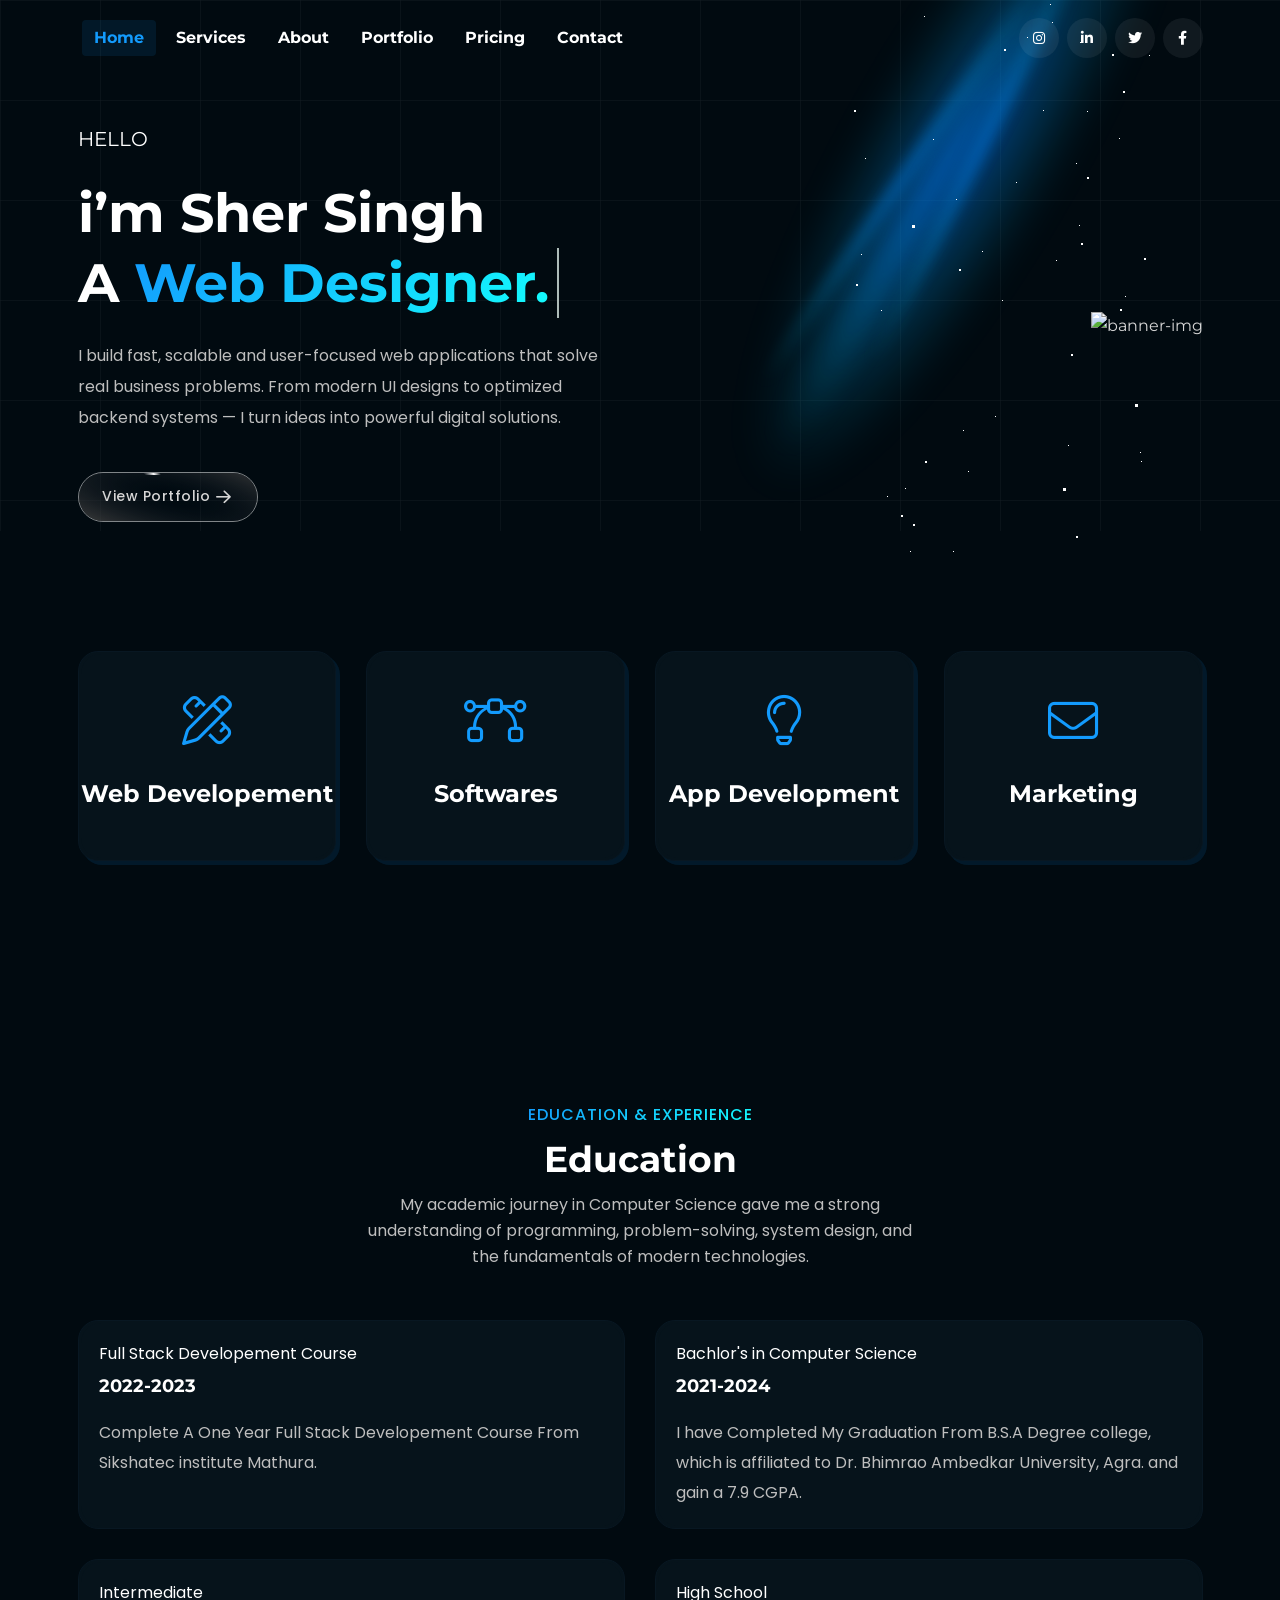
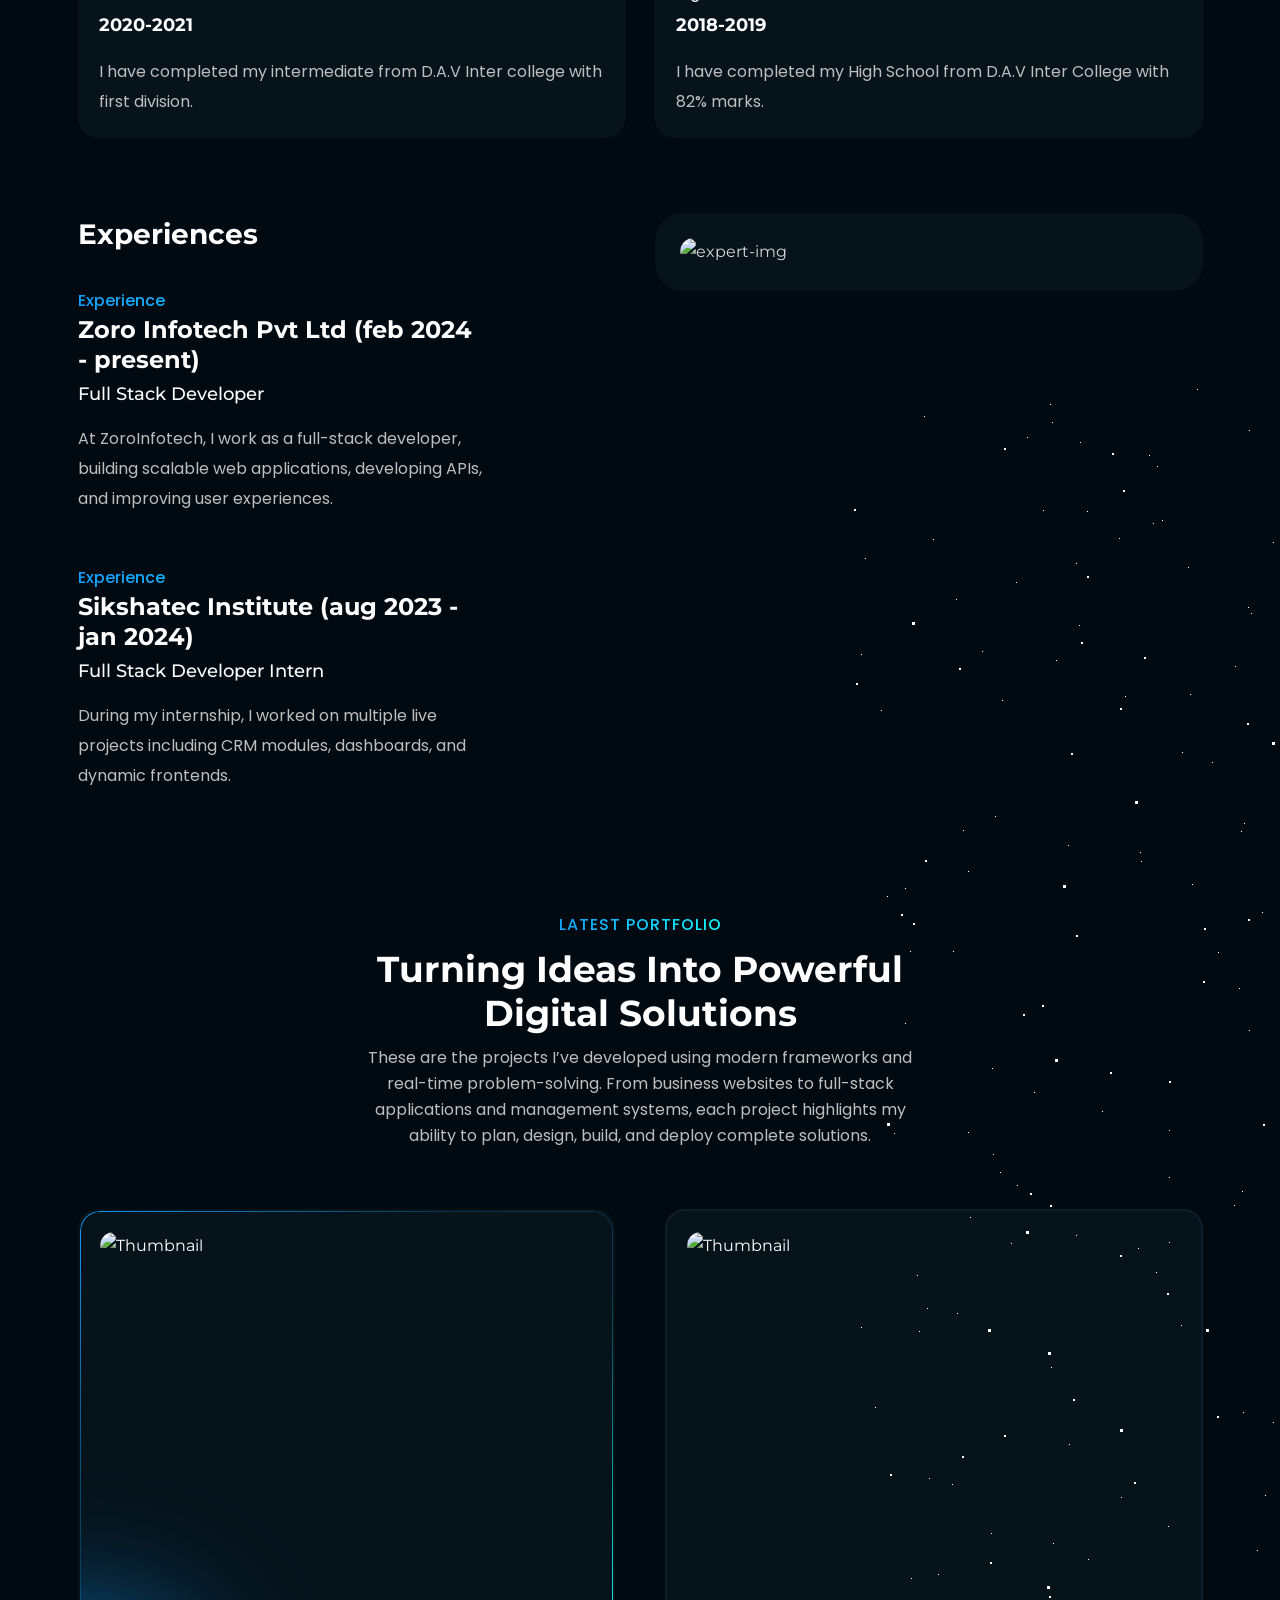
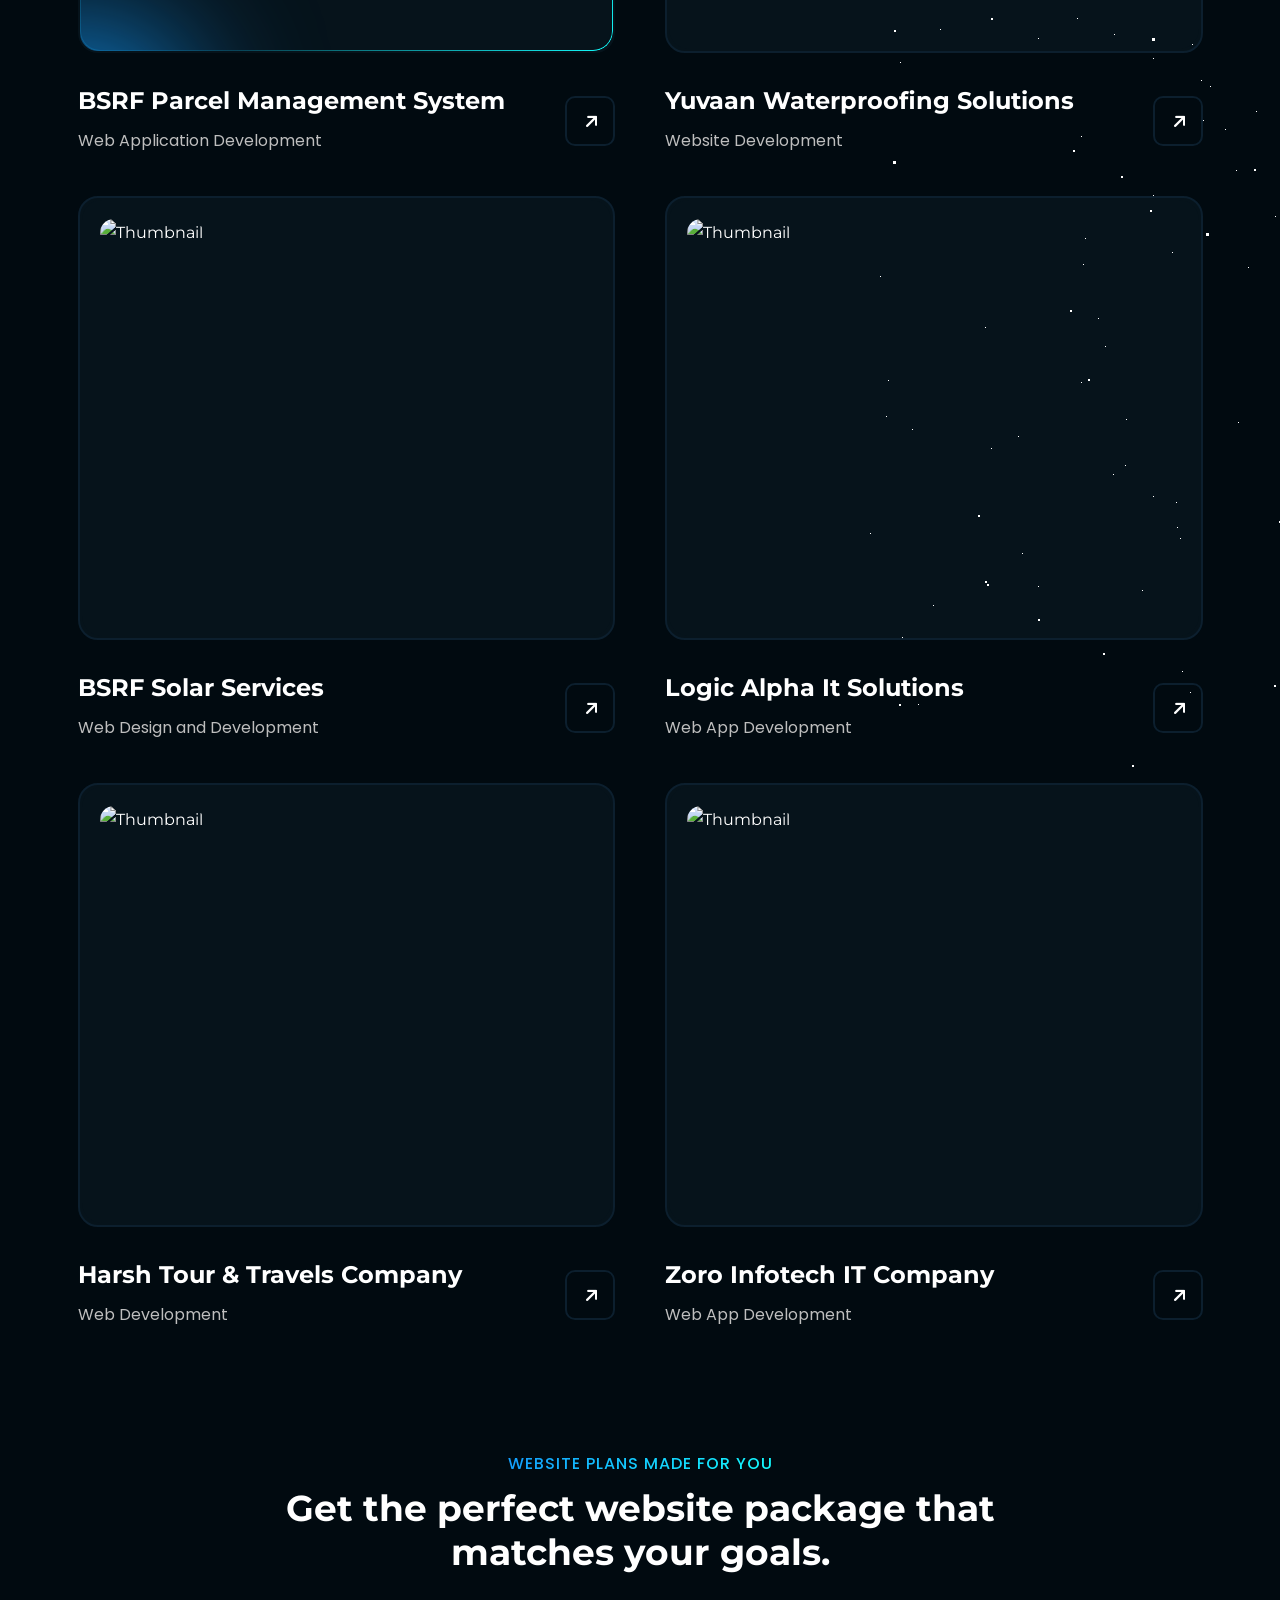
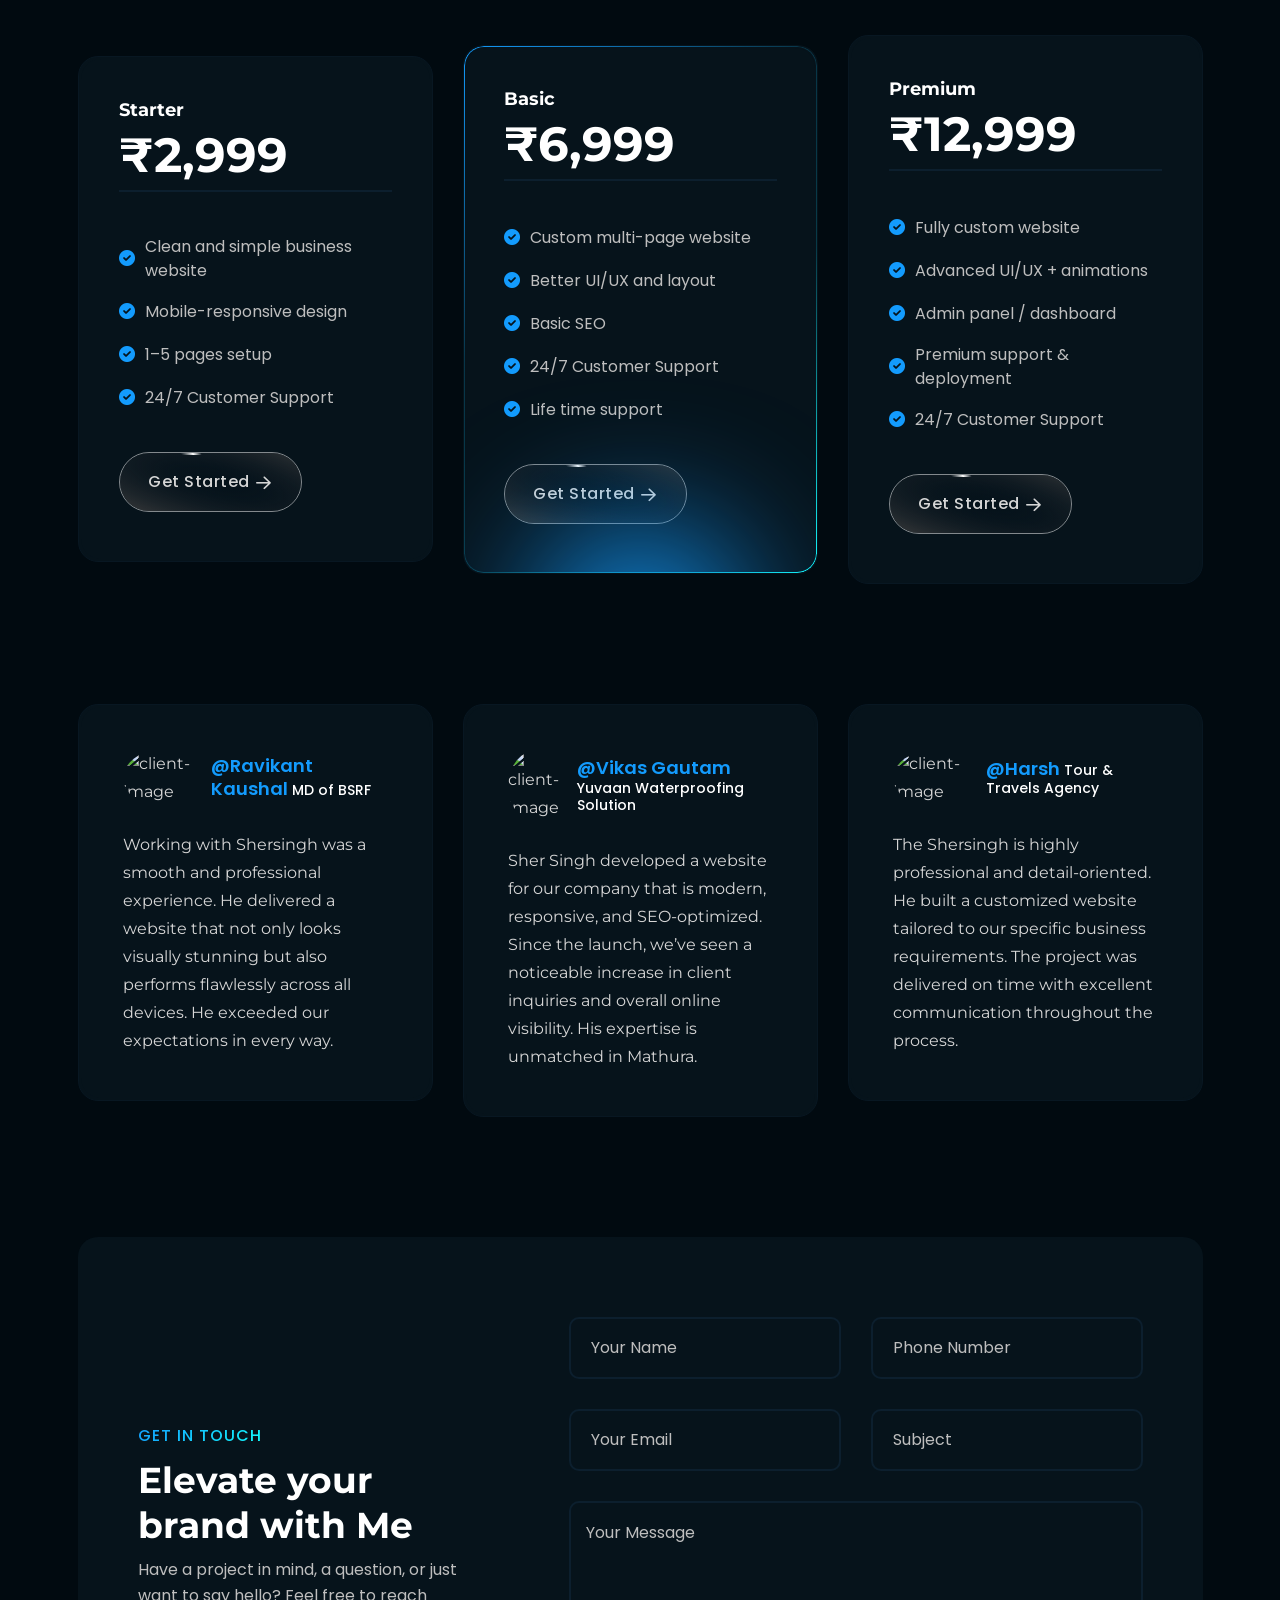
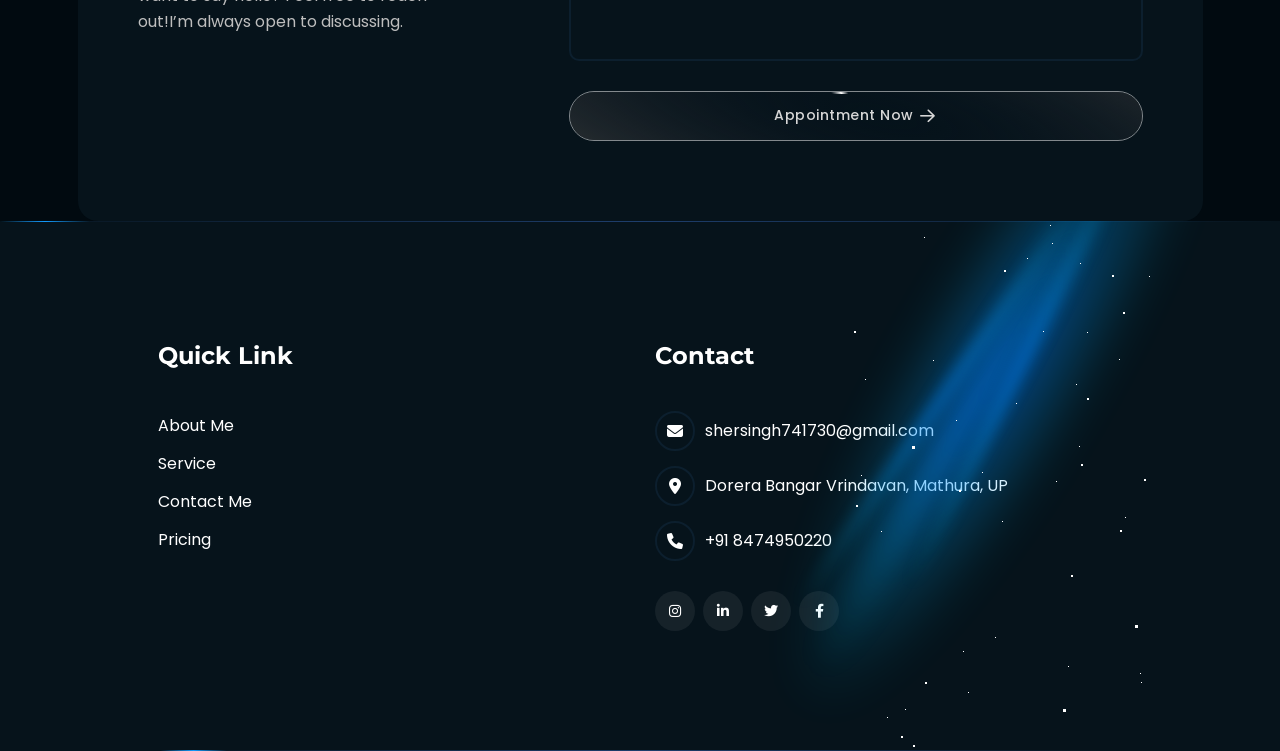
==== commit 6ef8346e: "all" ====
--- a/index.html
+++ b/index.html
@@ -5,7 +5,8 @@
     <meta charset="UTF-8">
     <meta http-equiv="X-UA-Compatible" content="IE=edge">
     <meta name="viewport" content="width=device-width, initial-scale=1.0">
-    <meta name="description" content="Virtuo is a modern personal portfolio template for designers, developers, content writer, cleaner, programmer, fashion designer, model, Influencer and freelancers. Fully responsive, SEO-friendly, Bootstrap and easy to customize.">
+    <meta name="description"
+        content="Virtuo is a modern personal portfolio template for designers, developers, content writer, cleaner, programmer, fashion designer, model, Influencer and freelancers. Fully responsive, SEO-friendly, Bootstrap and easy to customize.">
     <link rel="shortcut icon" type="image/x-icon" href="assets/images/favicon.svg">
     <title>Home 02 - Virtuo Personal Portfolio HTML Template</title>
     <!-- Bootstrap min css -->
@@ -38,11 +39,11 @@
                                     <li class="current"><a class="smoth-animation" href="#home">Home</a></li>
                                     <li class="nav-item"><a class="smoth-animation" href="#service">Services</a></li>
                                     <li class="nav-item"><a class="smoth-animation" href="#about">About</a></li>
-                                    <li class="nav-item"><a class="smoth-animation" href="#resume">Resume</a></li>
+                                    <!-- <li class="nav-item"><a class="smoth-animation" href="#resume">Resume</a></li> -->
                                     <li class="nav-item"><a class="smoth-animation" href="#portfolio">Portfolio</a></li>
                                     <li class="nav-item"><a class="smoth-animation" href="#pricing">Pricing</a></li>
                                     <li class="nav-item"><a class="smoth-animation" href="#contacts">Contact</a></li>
-                                    <li class="nav-item"><a class="smoth-animation" href="#blog">Blog</a></li>
+                                    <!-- <li class="nav-item"><a class="smoth-animation" href="#blog">Blog</a></li> -->
                                 </ul>
                             </nav>
                         </div>
@@ -58,7 +59,8 @@
                             </div>
 
                             <div class="tmp-side-collups-area d-block d-xl-none">
-                                <button class="hamberger-menu humberger_menu_active"><i id="menuBtn" class="fa-light fa-bars humberger-menu"></i></button>
+                                <button class="hamberger-menu humberger_menu_active"><i id="menuBtn"
+                                        class="fa-light fa-bars humberger-menu"></i></button>
                             </div>
                         </div>
 
@@ -75,12 +77,7 @@
         <div class="tmp-popup-mobile-menu">
             <div class="inner">
                 <div class="header-top">
-                    <div class="logo">
-                        <a href="index.html" class="logo-area">
-                            <img class="logo-dark" src="assets/images/logo/white-logo-reeni.png" alt="logo">
-                            <img class="logo-white" src="assets/images/logo/white-logo-reeni.png" alt="logo">
-                        </a>
-                    </div>
+
                     <div class="close-menu">
                         <button class="close-button tmp-round-action-btn">
                             <i class="fa-sharp fa-light fa-xmark"></i>
@@ -91,16 +88,17 @@
                 <ul class="tmp-mainmenu onepagenav-click">
                     <li><a class="smoth-animation" href="#home">Home</a></li>
                     <li><a class="smoth-animation" href="#service">Services</a></li>
+                    <li><a class="smoth-animation" href="#about">About</a></li>
                     <li><a class="smoth-animation" href="#portfolio">Portfolio</a></li>
-                    <li><a class="smoth-animation" href="#resume">Resume</a></li>
+                    <!-- <li><a class="smoth-animation" href="#resume">Resume</a></li> -->
                     <li><a class="smoth-animation" href="#pricing">Pricing</a></li>
-                    <li><a class="smoth-animation" href="#blog">Blog</a></li>
+                    <!-- <li><a class="smoth-animation" href="#blog">Blog</a></li> -->
                     <li><a class="smoth-animation" href="#contacts">Contact</a></li>
                 </ul>
 
                 <!-- social sharea area -->
                 <div class="social-wrapper mt--40">
-                    <span class="subtitle">find with me</span>
+                    <span class="subtitle">Contact Me</span>
                     <div class="social-link">
                         <a href="#"><i class="fa-brands fa-instagram"></i></a>
                         <a href="#"><i class="fa-brands fa-linkedin-in"></i></a>
@@ -122,7 +120,9 @@
                 <div class="row align-items-center">
                     <div class="col-lg-6 order-lg-2">
                         <div class="banner-right-content">
-                            <img class="tmp-scroll-trigger tmp-zoom-in animation-order-1" src="https://portfolioshersingh.netlify.app/assets/teamone-ec06e871.jpeg" alt="banner-img">
+                            <img class="tmp-scroll-trigger tmp-zoom-in animation-order-1"
+                                src="https://portfolioshersingh.netlify.app/assets/teamone-ec06e871.jpeg"
+                                alt="banner-img">
                             <!-- <h2 class="banner-big-text-1 up-down">WEB DESIGNER</h2>
                             <h2 class="banner-big-text-2 up-down-2">WEB DESIGNER</h2> -->
                         </div>
@@ -131,31 +131,35 @@
                         <div class="inner">
                             <span class="sub-title tmp-scroll-trigger tmp-fade-in animation-order-1">Hello</span>
                             <h1 class="title tmp-scroll-trigger tmp-fade-in animation-order-2 mt--5">i’m
-                                Jane Cooper <br> A
+                                Sher Singh <br> A
                                 <span class="header-caption">
                                     <span class="cd-headline clip is-full-width">
                                         <span class="cd-words-wrapper">
+                                            <b class="is-hidden theme-gradient">Web Developer.</b>
                                             <b class="is-visible theme-gradient">Web Designer.</b>
-                                            <b class="is-hidden theme-gradient">Web Developer.</b>
-                                            <b class="is-hidden theme-gradient">UI/UX Designer.</b>
+                                            <b class="is-hidden theme-gradient">App Developer</b>
                                             <b class="is-hidden theme-gradient">Freelancer.</b>
-                                            <b class="is-hidden theme-gradient">Content Writer.</b>
+                                            <b class="is-hidden theme-gradient">Software Developer.</b>
                                         </span>
-                                </span>
+                                    </span>
                                 </span>
                             </h1>
-                            <p class="disc tmp-scroll-trigger tmp-fade-in animation-order-3"> A personal portfolio is a
-                                collection of your work, achievements, and skills
-                                that highlights your abilities and professional growth. It serves as </p>
+                            <p class="disc tmp-scroll-trigger tmp-fade-in animation-order-3"> I build fast, scalable and
+                                user-focused web applications that solve real business problems.
+                                From modern UI designs to optimized backend systems — I turn ideas into powerful digital
+                                solutions.</p>
                             <div class="button-area-banner-one tmp-scroll-trigger tmp-fade-in animation-order-4">
-                                <a class="tmp-btn hover-icon-reverse btn-border btn-md tmp-modern-button radius-round download-icon" href="javascript:void(0)">
+                                <a class="tmp-btn hover-icon-reverse btn-border btn-md tmp-modern-button radius-round download-icon"
+                                    href="#portfolio">
                                     <div class="icon-reverse-wrapper">
                                         <span class="btn-text">View Portfolio</span>
                                         <div class="btn-hack"></div>
                                         <img src="assets/images/button/btg-bg.svg" alt="" class="btn-bg">
                                         <img src="assets/images/button/btg-bg-2.svg" alt="" class="btn-bg-hover">
-                                        <span class="btn-icon"><i class="ffa-sharp fa-regular fa-arrow-right"></i></span>
-                                        <span class="btn-icon"><i class="ffa-sharp fa-regular fa-arrow-right"></i></span>
+                                        <span class="btn-icon"><i
+                                                class="ffa-sharp fa-regular fa-arrow-right"></i></span>
+                                        <span class="btn-icon"><i
+                                                class="ffa-sharp fa-regular fa-arrow-right"></i></span>
                                     </div>
                                 </a>
                             </div>
@@ -165,7 +169,8 @@
             </div>
         </div>
         <div class="slider-bg-light">
-            <img class="blocksync-scroll-trigger fade_in animation-order-8" src="assets/images/banner/shape/light.svg" alt="Top Light Shape">
+            <img class="blocksync-scroll-trigger fade_in animation-order-8" src="assets/images/banner/shape/light.svg"
+                alt="Top Light Shape">
         </div>
         <div class="slider-bg-dot-shape">
             <div class="wrapper blocksync-scroll-trigger blocksync-stars-area fade_in animation-order-16">
@@ -182,39 +187,39 @@
         <div class="container">
             <div class="row justify-content-center">
                 <div class="col-lg-3 col-md-4 col-sm-6">
-                    <div class="service-card-v1 tmponhover tmp-scroll-trigger tmp-fade-in animation-order-1 tmp-link-animation">
+                    <div
+                        class="service-card-v1 tmponhover tmp-scroll-trigger tmp-fade-in animation-order-1 tmp-link-animation">
                         <div class="service-card-icon">
                             <i class="fa-light fa-pen-ruler"></i>
                         </div>
-                        <h4 class="service-title"><a href="service-details.html">Web Design</a></h4>
-                        <p class="service-para">120 Projects</p>
+                        <h4 class="service-title"><a href="service-details.html">Web Developement</a></h4>
                     </div>
                 </div>
                 <div class="col-lg-3 col-md-4 col-sm-6">
-                    <div class="service-card-v1 tmponhover tmp-scroll-trigger tmp-fade-in animation-order-2 tmp-link-animation">
+                    <div
+                        class="service-card-v1 tmponhover tmp-scroll-trigger tmp-fade-in animation-order-2 tmp-link-animation">
                         <div class="service-card-icon">
                             <i class="fa-light fa-bezier-curve"></i>
                         </div>
-                        <h4 class="service-title"><a href="service-details.html">Ui/Ux Design</a></h4>
-                        <p class="service-para">241 Projects</p>
+                        <h4 class="service-title"><a href="service-details.html">Softwares</a></h4>
                     </div>
                 </div>
                 <div class="col-lg-3 col-md-4 col-sm-6">
-                    <div class="service-card-v1 tmponhover tmp-scroll-trigger tmp-fade-in animation-order-3 tmp-link-animation">
+                    <div
+                        class="service-card-v1 tmponhover tmp-scroll-trigger tmp-fade-in animation-order-3 tmp-link-animation">
                         <div class="service-card-icon">
                             <i class="fa-light fa-lightbulb"></i>
                         </div>
-                        <h4 class="service-title"><a href="service-details.html">Web Research</a></h4>
-                        <p class="service-para">240 Projects</p>
+                        <h4 class="service-title"><a href="service-details.html">App Development</a></h4>
                     </div>
                 </div>
                 <div class="col-lg-3 col-md-4 col-sm-6">
-                    <div class="service-card-v1 tmponhover tmp-scroll-trigger tmp-fade-in animation-order-4 tmp-link-animation">
+                    <div
+                        class="service-card-v1 tmponhover tmp-scroll-trigger tmp-fade-in animation-order-4 tmp-link-animation">
                         <div class="service-card-icon">
                             <i class="fa-light fa-envelope"></i>
                         </div>
                         <h4 class="service-title"><a href="service-details.html">Marketing</a></h4>
-                        <p class="service-para">331 Prodect</p>
                     </div>
                 </div>
             </div>
@@ -223,14 +228,13 @@
     <!-- Tpm Service Area End -->
 
     <!-- Tpm Counter Area Start -->
-    <section class="counter-area">
+    <!-- <section class="counter-area">
         <div class="container">
             <div class="row g-5 animation-action-3">
                 <div class="col-12 col-lg-6 col-xl-6 col-xxl-6 paralax-image">
                     <div class="year-of-expariance-wrapper bg-blur-style-one tmp-scroll-trigger tmp-fade-in animation-order-1">
                         <div class="year-expariance-wrap with-flex">
-                            <!-- <h2 class="year-number"><span class="counter">25 </span> </h2> -->
-                            <h2 class="counter year-number"><span class="odometer" data-count="25">00</span>
+                            <h2 class="counter year-number"><span class="odometer" data-count="5">00</span>
                             </h2>
                             <h3 class="year-title">Years Of <br> experience</h3>
                         </div>
@@ -278,11 +282,11 @@
                 </div>
             </div>
         </div>
-    </section>
+    </section> -->
     <!-- Tpm Counter Area End -->
 
     <!-- tmp skill area start -->
-    <div class="tmp-skill-area tmp-section-gapTop" id="about">
+    <!-- <div class="tmp-skill-area tmp-section-gapTop" id="about">
         <div class="container">
             <div class="row g-5">
                 <div class="col-lg-6">
@@ -291,7 +295,6 @@
                             <h2 class="custom-title mb--30 tmp-scroll-trigger tmp-fade-in animation-order-1">
                                 Design Skill
                             </h2>
-                            <!-- Start Single Progress Charts -->
                             <div class="progress-charts">
                                 <h6 class="heading heading-h6">
                                     PHOTOSHOT</h6>
@@ -301,9 +304,7 @@
                                     </div>
                                 </div>
                             </div>
-                            <!-- End Single Progress Charts -->
-
-                            <!-- Start Single Progress Charts -->
+
                             <div class="progress-charts">
                                 <h6 class="heading heading-h6">
                                     FIGMA</h6>
@@ -313,9 +314,7 @@
                                     </div>
                                 </div>
                             </div>
-                            <!-- End Single Progress Charts -->
-
-                            <!-- Start Single Progress Charts -->
+
                             <div class="progress-charts">
                                 <h6 class="heading heading-h6">
                                     ADOBE XD</h6>
@@ -325,9 +324,7 @@
                                     </div>
                                 </div>
                             </div>
-                            <!-- End Single Progress Charts -->
-
-                            <!-- Start Single Progress Charts -->
+
                             <div class="progress-charts">
                                 <h6 class="heading heading-h6">
                                     ADOBE ILLUSTRATOR</h6>
@@ -337,7 +334,6 @@
                                     </div>
                                 </div>
                             </div>
-                            <!-- End Single Progress Charts -->
 
                         </div>
                     </div>
@@ -348,7 +344,6 @@
                             <h2 class="custom-title mb--30 tmp-scroll-trigger tmp-fade-in animation-order-1">
                                 Development Skill
                             </h2>
-                            <!-- Start Single Progress Charts -->
                             <div class="progress-charts">
                                 <h6 class="heading heading-h6">
                                     HTML</h6>
@@ -358,9 +353,7 @@
                                     </div>
                                 </div>
                             </div>
-                            <!-- End Single Progress Charts -->
-
-                            <!-- Start Single Progress Charts -->
+
                             <div class="progress-charts">
                                 <h6 class="heading heading-h6">
                                     CSS</h6>
@@ -370,9 +363,7 @@
                                     </div>
                                 </div>
                             </div>
-                            <!-- End Single Progress Charts -->
-
-                            <!-- Start Single Progress Charts -->
+
                             <div class="progress-charts">
                                 <h6 class="heading heading-h6">
                                     Javascript</h6>
@@ -382,9 +373,7 @@
                                     </div>
                                 </div>
                             </div>
-                            <!-- End Single Progress Charts -->
-
-                            <!-- Start Single Progress Charts -->
+
                             <div class="progress-charts">
                                 <h6 class="heading heading-h6">
                                     Wordpress</h6>
@@ -394,18 +383,17 @@
                                     </div>
                                 </div>
                             </div>
-                            <!-- End Single Progress Charts -->
-
-                        </div>
-                    </div>
-                </div>
-            </div>
-        </div>
-    </div>
+
+                        </div>
+                    </div>
+                </div>
+            </div>
+        </div>
+    </div> -->
     <!-- tmp skill area end -->
 
     <!-- Tpm Latest Service Area Start -->
-    <section class="latest-service-area tmp-section-gapTop">
+    <!-- <section class="latest-service-area tmp-section-gapTop">
         <div class="container">
             <div class="section-head mb--50">
                 <div class="section-sub-title center-title tmp-scroll-trigger tmp-fade-in animation-order-1">
@@ -452,83 +440,94 @@
                 </div>
             </div>
         </div>
-    </section>
+    </section> -->
     <!-- Tpm Latest Service Area End -->
 
     <!-- Tpm Education Experience Area Start -->
-    <section class="education-experience tmp-section-gapTop" id="resume">
+    <section class="education-experience tmp-section-gapTop" id="about">
         <div class="container">
             <div class="section-head mb--50">
                 <div class="section-sub-title center-title tmp-scroll-trigger tmp-fade-in animation-order-1">
                     <span class="subtitle theme-gradient">Education & Experience</span>
                 </div>
-                <h2 class="title split-collab tmp-scroll-trigger tmp-fade-in animation-order-2">Empowering Creativity
-                    <br> through
+                <h2 class="title split-collab tmp-scroll-trigger tmp-fade-in animation-order-2">Education
                 </h2>
-                <p class="description section-sm tmp-scroll-trigger tmp-fade-in animation-order-3">Business consulting
-                    consultants provide expert advice and guida
-                    businesses to help them improve their performance, efficiency, and organizational</p>
+                <p class="description section-sm tmp-scroll-trigger tmp-fade-in animation-order-3">My academic journey
+                    in Computer Science gave me a strong understanding of programming, problem-solving, system design,
+                    and the fundamentals of modern technologies.</p>
             </div>
             <div class="row g-5 animation-action-3">
                 <div class="col-lg-6 paralax-image col-sm-6">
-                    <div class="education-experience-card single-animation tmponhover tmp-scroll-trigger tmp-fade-in animation-order-1">
-                        <h4 class="edu-sub-title">Trainer Marketing</h4>
-                        <h2 class="edu-title">2005-2009</h2>
+                    <div
+                        class="education-experience-card single-animation tmponhover tmp-scroll-trigger tmp-fade-in animation-order-4">
+                        <h4 class="edu-sub-title">Full Stack Developement Course</h4>
+                        <h2 class="edu-title">2022-2023</h2>
                         <div class="tmp-light light-top-left"></div>
-                        <p class="edu-para">A personal portfolio is a curated collection of an individual's professional
-                            work, showcasing their skills, experience A personal portfolio.</p>
+                        <p class="edu-para">Complete A One Year Full Stack Developement Course From Sikshatec institute
+                            Mathura.</p>
                     </div>
                 </div>
                 <div class="col-lg-6 paralax-image col-sm-6">
-                    <div class="education-experience-card single-animation tmponhover tmp-scroll-trigger tmp-fade-in animation-order-2">
-                        <h4 class="edu-sub-title">Assistant Director</h4>
-                        <h2 class="edu-title">2010-2014</h2>
+                    <div
+                        class="education-experience-card single-animation tmponhover tmp-scroll-trigger tmp-fade-in animation-order-1">
+                        <h4 class="edu-sub-title">Bachlor's in Computer Science</h4>
+                        <h2 class="edu-title">2021-2024</h2>
                         <div class="tmp-light light-top-left"></div>
-                        <p class="edu-para">Each project here showcases my commitment to excellence and adaptability, tailored to meet each client’s unique needs.</p>
+                        <p class="edu-para">I have Completed My Graduation From B.S.A Degree college, which is
+                            affiliated to Dr. Bhimrao Ambedkar University, Agra. and gain a 7.9 CGPA.</p>
                     </div>
                 </div>
                 <div class="col-lg-6 paralax-image col-sm-6">
-                    <div class="education-experience-card single-animation tmponhover tmp-scroll-trigger tmp-fade-in animation-order-3">
-                        <h4 class="edu-sub-title">Design Assistant</h4>
-                        <h2 class="edu-title">2014-2016</h2>
+                    <div
+                        class="education-experience-card single-animation tmponhover tmp-scroll-trigger tmp-fade-in animation-order-2">
+                        <h4 class="edu-sub-title">Intermediate</h4>
+                        <h2 class="edu-title">2020-2021</h2>
                         <div class="tmp-light light-top-left"></div>
-                        <p class="edu-para">I’ve had the privilege of working with various clients, from startups to established companies, helping bring their visions to life.</p>
+                        <p class="edu-para">I have completed my intermediate from D.A.V Inter college with first
+                            division.</p>
                     </div>
                 </div>
                 <div class="col-lg-6 paralax-image col-sm-6">
-                    <div class="education-experience-card single-animation tmponhover tmp-scroll-trigger tmp-fade-in animation-order-4">
-                        <h4 class="edu-sub-title">IT Director</h4>
-                        <h2 class="edu-title">2017-2020</h2>
+                    <div
+                        class="education-experience-card single-animation tmponhover tmp-scroll-trigger tmp-fade-in animation-order-3">
+                        <h4 class="edu-sub-title">High School</h4>
+                        <h2 class="edu-title">2018-2019</h2>
                         <div class="tmp-light light-top-left"></div>
-                        <p class="edu-para">An IT Director plays a crucial role in an organization by overseeing its technology strategy, infrastructure.</p>
-                    </div>
-                </div>
+                        <p class="edu-para">I have completed my High School from D.A.V Inter College with 82% marks.</p>
+                    </div>
+                </div>
+
             </div>
 
             <div class="experiences-wrapper">
                 <div class="row">
                     <div class="col-lg-6">
                         <div class="experiences-wrap-left-content">
-                            <h2 class="custom-title mb-32 tmp-scroll-trigger tmp-fade-in animation-order-1">Experiences</h2>
+                            <h2 class="custom-title mb-32 tmp-scroll-trigger tmp-fade-in animation-order-1">Experiences
+                            </h2>
 
                             <div class="experience-content tmp-scroll-trigger tmp-fade-in animation-order-1">
-                                <p class="ex-subtitle theme-gradient">experience</p>
-                                <h2 class="ex-name">Soft Tech (2 Years)</h2>
-                                <h3 class="ex-title">UI/UX Designer</h3>
-                                <p class="ex-para">Duis aute irure dolor in reprehenderit in voluptate velit esse cillum
-                                    desi dolore eu fugiat nulla pariatu Duis aute irure.</p>
+                                <p class="ex-subtitle theme-gradient">Experience</p>
+                                <h2 class="ex-name">Zoro Infotech Pvt Ltd (feb 2024 - present)</h2>
+                                <h3 class="ex-title">Full Stack Developer</h3>
+                                <p class="ex-para">At ZoroInfotech, I work as a full-stack developer, building scalable
+                                    web applications, developing APIs, and improving user experiences.
+                                </p>
                             </div>
                             <div class="experience-content tmp-scroll-trigger tmp-fade-in animation-order-2">
-                                <p class="ex-subtitle theme-gradient">experience</p>
-                                <h2 class="ex-name">ModernTech (3 Years)</h2>
-                                <h3 class="ex-title">App Developer</h3>
-                                <p class="ex-para">In this portfolio, you’ll find a curated selection of projects that highlight my skills in [Main Areas, e.g.</p>
+                                <p class="ex-subtitle theme-gradient">Experience</p>
+                                <h2 class="ex-name">Sikshatec Institute (aug 2023 - jan 2024)</h2>
+                                <h3 class="ex-title">Full Stack Developer Intern</h3>
+                                <p class="ex-para">During my internship, I worked on multiple live projects including
+                                    CRM modules, dashboards, and dynamic frontends.</p>
                             </div>
                         </div>
                     </div>
                     <div class="col-lg-6 paralax-image">
                         <div class="experiences-wrap-right-content">
-                            <img class="tmp-scroll-trigger tmp-zoom-in animation-order-1" src="assets/images/experiences/expert-img.jpg" alt="expert-img">
+                            <img class="tmp-scroll-trigger tmp-zoom-in animation-order-1"
+                                src="https://portfolioshersingh.netlify.app/assets/teamone-ec06e871.jpeg"
+                                alt="expert-img">
                         </div>
                     </div>
                 </div>
@@ -539,52 +538,7 @@
     <!-- Tpm Education Experience Area End -->
 
     <!-- Tpm Our Supported Company Area Start -->
-    <div class="our-supported-company-area tmp-section-gapTop">
-        <div class="container">
-            <div class="row justify-content-center">
-                <div class="col-xl-3 col-lg-3 col-md-3 col-sm-6">
-                    <div class="support-company-logo tmp-scroll-trigger tmp-fade-in animation-order-1">
-                        <img src="assets/images/our-supported-company/company-logo-1.svg" alt="Virtuo - Personal Portfolio HTML Template">
-                    </div>
-                </div>
-                <div class="col-xl-3 col-lg-3 col-md-3 col-sm-6">
-                    <div class="support-company-logo tmp-scroll-trigger tmp-fade-in animation-order-2">
-                        <img src="assets/images/our-supported-company/company-logo-2.svg" alt="Virtuo - Personal Portfolio HTML Template">
-                    </div>
-                </div>
-                <div class="col-xl-3 col-lg-3 col-md-3 col-sm-6">
-                    <div class="support-company-logo tmp-scroll-trigger tmp-fade-in animation-order-3">
-                        <img src="assets/images/our-supported-company/company-logo-3.svg" alt="Virtuo - Personal Portfolio HTML Template">
-                    </div>
-                </div>
-                <div class="col-xl-3 col-lg-3 col-md-3 col-sm-6">
-                    <div class="support-company-logo tmp-scroll-trigger tmp-fade-in animation-order-4">
-                        <img src="assets/images/our-supported-company/company-logo-4.svg" alt="Virtuo - Personal Portfolio HTML Template">
-                    </div>
-                </div>
-                <div class="col-xl-3 col-lg-3 col-md-3 col-sm-6">
-                    <div class="support-company-logo tmp-scroll-trigger tmp-fade-in animation-order-5">
-                        <img src="assets/images/our-supported-company/company-logo-5.svg" alt="Virtuo - Personal Portfolio HTML Template">
-                    </div>
-                </div>
-                <div class="col-xl-3 col-lg-3 col-md-3 col-sm-6">
-                    <div class="support-company-logo tmp-scroll-trigger tmp-fade-in animation-order-6">
-                        <img src="assets/images/our-supported-company/company-logo-6.svg" alt="Virtuo - Personal Portfolio HTML Template">
-                    </div>
-                </div>
-                <div class="col-xl-3 col-lg-3 col-md-3 col-sm-6">
-                    <div class="support-company-logo tmp-scroll-trigger tmp-fade-in animation-order-7">
-                        <img src="assets/images/our-supported-company/company-logo-7.svg" alt="Virtuo - Personal Portfolio HTML Template">
-                    </div>
-                </div>
-                <div class="col-xl-3 col-lg-3 col-md-3 col-sm-6">
-                    <div class="support-company-logo tmp-scroll-trigger tmp-fade-in animation-order-8">
-                        <img src="assets/images/our-supported-company/company-logo-8.svg" alt="Virtuo - Personal Portfolio HTML Template">
-                    </div>
-                </div>
-            </div>
-        </div>
-    </div>
+
     <!-- Tpm Our Supported Company Area End -->
 
     <!-- Tpm Latest Portfolio Area Start -->
@@ -594,31 +548,36 @@
                 <div class="section-sub-title center-title tmp-scroll-trigger tmp-fade-in animation-order-1">
                     <span class="subtitle theme-gradient">Latest Portfolio</span>
                 </div>
-                <h2 class="title split-collab tmp-scroll-trigger tmp-fade-in animation-order-2">Transforming Ideas into
-                    <br> Exceptional
+                <h2 class="title split-collab tmp-scroll-trigger tmp-fade-in animation-order-2">Turning Ideas Into
+                    Powerful <br> Digital Solutions
                 </h2>
-                <p class="description section-sm tmp-scroll-trigger tmp-fade-in animation-order-3">Business consulting
-                    consultants provide expert advice and guida
-                    businesses to help them improve their performance, efficiency, and organizational</p>
+                <p class="description section-sm tmp-scroll-trigger tmp-fade-in animation-order-3">These are the
+                    projects I’ve developed using modern frameworks and real-time problem-solving. From business
+                    websites to full-stack applications and management systems, each project highlights my ability to
+                    plan, design, build, and deploy complete solutions.</p>
             </div>
             <div class="row animation-action-3">
                 <div class="col-lg-6 col-sm-6 paralax-image">
-                    <div class="latest-portfolio-card tmp-hover-link tmp-scroll-trigger tmp-fade-in animation-order-1" data-bs-toggle="modal" data-bs-target="#exampleModalCenter">
+                    <div class="latest-portfolio-card tmp-hover-link tmp-scroll-trigger tmp-fade-in animation-order-1"
+                        data-bs-toggle="modal" data-bs-target="#exampleModalCenter">
                         <div class="portfoli-card-img tmponhover single-animation active">
                             <div class="img-box v2 ">
                                 <a class="tmp-scroll-trigger tmp-zoom-in animation-order-1 " href="javascript:void(0);">
-                                    <img class="w-100" src="assets/images/latest-portfolio/portfoli-img-1.jpg" alt="Thumbnail">
+                                    <img class="w-100" src="https://logicwix.com/assets/images/project/bsrfindia.png"
+                                        alt="Thumbnail">
                                 </a>
                             </div>
                             <div class="tmp-light light-left"></div>
                         </div>
                         <div class="portfolio-card-content-wrap">
                             <div class="content-left">
-                                <h3 class="portfolio-card-title"><a class="link" href="javascript:void(0);">Digital
-                                        Transformation Advisors</a></h3>
-                                <p class="portfoli-card-para">Development Coaches</p>
-                            </div>
-                            <a href="javascript:void(0);" class="tmp-arrow-icon-btn">
+                                <h3 class="portfolio-card-title"><a class="link" href="https://bsrfindia.com">BSRF
+                                        Parcel Management System</a></h3>
+                                <p class="portfoli-card-para">Web Application Development</p>
+                            </div>
+                            <a href="javascript:void(0);"
+                                data-src="https://logicwix.com/assets/images/project/bsrfindia.png"
+                                class="tmp-arrow-icon-btn">
                                 <div class="btn-inner">
                                     <i class="tmp-icon fa-solid fa-arrow-up-right"></i>
                                     <i class="tmp-icon-bottom fa-solid fa-arrow-up-right"></i>
@@ -629,21 +588,27 @@
                 </div>
 
                 <div class="col-lg-6 col-sm-6 paralax-image">
-                    <div class="latest-portfolio-card tmp-hover-link tmp-scroll-trigger tmp-fade-in animation-order-2" data-bs-toggle="modal" data-bs-target="#exampleModalCenter">
+                    <div class="latest-portfolio-card tmp-hover-link tmp-scroll-trigger tmp-fade-in animation-order-2"
+                        data-bs-toggle="modal" data-bs-target="#exampleModalCenter">
                         <div class="portfoli-card-img tmponhover single-animation">
                             <div class="img-box v2">
                                 <a class="tmp-scroll-trigger tmp-zoom-in animation-order-1" href="javascript:void(0);">
-                                    <img class="w-100" src="assets/images/latest-portfolio/portfoli-img-2.jpg" alt="Thumbnail">
+                                    <img class="w-100" src="https://logicwix.com/assets/images/project/yuvaan.png"
+                                        alt="Thumbnail">
                                 </a>
                             </div>
                             <div class="tmp-light light-left"></div>
                         </div>
                         <div class="portfolio-card-content-wrap">
                             <div class="content-left">
-                                <h3 class="portfolio-card-title"><a class="link" href="javascript:void(0);">My work is driven by the belief that thoughtful.</a></h3>
-                                <p class="portfoli-card-para">Development App</p>
-                            </div>
-                            <a href="javascript:void(0);" class="tmp-arrow-icon-btn">
+                                <h3 class="portfolio-card-title"><a class="link"
+                                        href="https://yuvaanwaterproofingsolutions.com">Yuvaan Waterproofing
+                                        Solutions</a></h3>
+                                <p class="portfoli-card-para">Website Development</p>
+                            </div>
+                            <a href="javascript:void(0);"
+                                data-src="https://logicwix.com/assets/images/project/yuvaan.png"
+                                class="tmp-arrow-icon-btn">
                                 <div class="btn-inner">
                                     <i class="tmp-icon fa-solid fa-arrow-up-right"></i>
                                     <i class="tmp-icon-bottom fa-solid fa-arrow-up-right"></i>
@@ -654,21 +619,25 @@
                 </div>
 
                 <div class="col-lg-6 col-sm-6 paralax-image">
-                    <div class="latest-portfolio-card tmp-hover-link tmp-scroll-trigger tmp-fade-in animation-order-3" data-bs-toggle="modal" data-bs-target="#exampleModalCenter">
+                    <div class="latest-portfolio-card tmp-hover-link tmp-scroll-trigger tmp-fade-in animation-order-3"
+                        data-bs-toggle="modal" data-bs-target="#exampleModalCenter">
                         <div class="portfoli-card-img tmponhover single-animation">
                             <div class="img-box v2">
                                 <a class="tmp-scroll-trigger tmp-zoom-in animation-order-1" href="javascript:void(0);">
-                                    <img class="w-100" src="assets/images/latest-portfolio/portfoli-img-3.jpg" alt="Thumbnail">
+                                    <img class="w-100" src="https://logicwix.com/assets/images/project/bsrf.png"
+                                        alt="Thumbnail">
                                 </a>
                             </div>
                             <div class="tmp-light light-left"></div>
                         </div>
                         <div class="portfolio-card-content-wrap">
                             <div class="content-left">
-                                <h3 class="portfolio-card-title"><a class="link" href="javascript:void(0);">In this portfolio, you’ll find a curated selection</a></h3>
-                                <p class="portfoli-card-para">Web Design</p>
-                            </div>
-                            <a href="javascript:void(0);" class="tmp-arrow-icon-btn">
+                                <h3 class="portfolio-card-title"><a class="link" href="https://www.bsrfsolar.com">BSRF
+                                        Solar Services</a></h3>
+                                <p class="portfoli-card-para">Web Design and Development</p>
+                            </div>
+                            <a href="javascript:void(0);" data-src="https://logicwix.com/assets/images/project/bsrf.png"
+                                class="tmp-arrow-icon-btn">
                                 <div class="btn-inner">
                                     <i class="tmp-icon fa-solid fa-arrow-up-right"></i>
                                     <i class="tmp-icon-bottom fa-solid fa-arrow-up-right"></i>
@@ -679,21 +648,26 @@
                 </div>
 
                 <div class="col-lg-6 col-sm-6 paralax-image">
-                    <div class="latest-portfolio-card tmp-hover-link tmp-scroll-trigger tmp-fade-in animation-order-4" data-bs-toggle="modal" data-bs-target="#exampleModalCenter">
+                    <div class="latest-portfolio-card tmp-hover-link tmp-scroll-trigger tmp-fade-in animation-order-4"
+                        data-bs-toggle="modal" data-bs-target="#exampleModalCenter">
                         <div class="portfoli-card-img tmponhover single-animation">
                             <div class="img-box v2">
                                 <a class="tmp-scroll-trigger tmp-zoom-in animation-order-1" href="javascript:void(0);">
-                                    <img class="w-100" src="assets/images/latest-portfolio/portfoli-img-4.jpg" alt="Thumbnail">
+                                    <img class="w-100" src="https://logicwix.com/assets/images/project/logicalpha.png"
+                                        alt="Thumbnail">
                                 </a>
                             </div>
                             <div class="tmp-light light-left"></div>
                         </div>
                         <div class="portfolio-card-content-wrap">
                             <div class="content-left">
-                                <h3 class="portfolio-card-title"><a class="link" href="javascript:void(0);">I’ve had the privilege of working with various</a></h3>
-                                <p class="portfoli-card-para">App Development</p>
-                            </div>
-                            <a href="javascript:void(0);" class="tmp-arrow-icon-btn">
+                                <h3 class="portfolio-card-title"><a class="link"
+                                        href="https://logicalpha.netlify.app/">Logic Alpha It Solutions</a></h3>
+                                <p class="portfoli-card-para">Web App Development</p>
+                            </div>
+                            <a href="javascript:void(0);"
+                                data-src="https://logicwix.com/assets/images/project/logicalpha.png"
+                                class="tmp-arrow-icon-btn">
                                 <div class="btn-inner">
                                     <i class="tmp-icon fa-solid fa-arrow-up-right"></i>
                                     <i class="tmp-icon-bottom fa-solid fa-arrow-up-right"></i>
@@ -702,13 +676,70 @@
                         </div>
                     </div>
                 </div>
+                <div class="col-lg-6 col-sm-6 paralax-image">
+                    <div class="latest-portfolio-card tmp-hover-link tmp-scroll-trigger tmp-fade-in animation-order-4"
+                        data-bs-toggle="modal" data-bs-target="#exampleModalCenter">
+                        <div class="portfoli-card-img tmponhover single-animation">
+                            <div class="img-box v2">
+                                <a class="tmp-scroll-trigger tmp-zoom-in animation-order-1" href="javascript:void(0);">
+                                    <img class="w-100" src="https://logicwix.com/assets/images/project/harshtourpng.png"
+                                        alt="Thumbnail">
+                                </a>
+                            </div>
+                            <div class="tmp-light light-left"></div>
+                        </div>
+                        <div class="portfolio-card-content-wrap">
+                            <div class="content-left">
+                                <h3 class="portfolio-card-title"><a class="link"
+                                        href="https://harshtour.netlify.app">Harsh Tour & Travels Company</a></h3>
+                                <p class="portfoli-card-para">Web Development</p>
+                            </div>
+                            <a href="javascript:void(0);"
+                                data-src="https://logicwix.com/assets/images/project/harshtourpng.png"
+                                class="tmp-arrow-icon-btn">
+                                <div class="btn-inner">
+                                    <i class="tmp-icon fa-solid fa-arrow-up-right"></i>
+                                    <i class="tmp-icon-bottom fa-solid fa-arrow-up-right"></i>
+                                </div>
+                            </a>
+                        </div>
+                    </div>
+                </div>
+                <div class="col-lg-6 col-sm-6 paralax-image">
+                    <div class="latest-portfolio-card tmp-hover-link tmp-scroll-trigger tmp-fade-in animation-order-4"
+                        data-bs-toggle="modal" data-bs-target="#exampleModalCenter">
+                        <div class="portfoli-card-img tmponhover single-animation">
+                            <div class="img-box v2">
+                                <a class="tmp-scroll-trigger tmp-zoom-in animation-order-1" href="javascript:void(0);">
+                                    <img class="w-100" src="https://logicwix.com/assets/images/project/zoro.png"
+                                        alt="Thumbnail">
+                                </a>
+                            </div>
+                            <div class="tmp-light light-left"></div>
+                        </div>
+                        <div class="portfolio-card-content-wrap">
+                            <div class="content-left">
+                                <h3 class="portfolio-card-title"><a class="link"
+                                        href="https://zoroinfotech.netlify.app/">Zoro Infotech IT Company</a></h3>
+                                <p class="portfoli-card-para">Web App Development</p>
+                            </div>
+                            <a href="javascript:void(0);" data-src="https://logicwix.com/assets/images/project/zoro.png"
+                                class="tmp-arrow-icon-btn">
+                                <div class="btn-inner">
+                                    <i class="tmp-icon fa-solid fa-arrow-up-right"></i>
+                                    <i class="tmp-icon-bottom fa-solid fa-arrow-up-right"></i>
+                                </div>
+                            </a>
+                        </div>
+                    </div>
+                </div>
             </div>
         </div>
     </div>
     <!-- Tpm Latest Portfolio Area End -->
 
     <!-- Tpm My Skill Area Start -->
-    <section class="my-skill tmp-section-gapTop">
+    <!-- <section class="my-skill tmp-section-gapTop">
         <div class="container">
             <div class="section-head text-align-left mb--50">
                 <div class="section-sub-title tmp-scroll-trigger tmp-fade-in animation-order-1">
@@ -728,9 +759,10 @@
                             <h3 class="main-title">Ui/visual Design</h3>
                             <p class="sub-title">21 Done</p>
                         </div>
-                        <p class="card-para">My work is driven by the belief that thoughtful design and strategic planning can empower brands strategic planning can empower brands</p>
+                        <p class="card-para">My work is driven by the belief that thoughtful design and strategic
+                            planning can empower brands strategic planning can empower brands</p>
                         <a href="#" class="read-more-btn">Read More <span class="read-more-icon"><i
-                        class="fa-solid fa-angle-right"></i></span></a>
+                                    class="fa-solid fa-angle-right"></i></span></a>
                     </div>
                     <button class="service-link modal-popup"></button>
                 </div>
@@ -743,9 +775,10 @@
                             <h3 class="main-title">Ui/visual Design</h3>
                             <p class="sub-title">21 Done</p>
                         </div>
-                        <p class="card-para">In this portfolio, you’ll find a curated selection of projects that highlight my skills in [Main Areas, e.g., responsive web design</p>
+                        <p class="card-para">In this portfolio, you’ll find a curated selection of projects that
+                            highlight my skills in [Main Areas, e.g., responsive web design</p>
                         <a href="#" class="read-more-btn">Read More <span class="read-more-icon"><i
-                        class="fa-solid fa-angle-right"></i></span></a>
+                                    class="fa-solid fa-angle-right"></i></span></a>
                     </div>
                     <button class="service-link modal-popup"></button>
                 </div>
@@ -758,16 +791,17 @@
                             <h3 class="main-title">Motion Design</h3>
                             <p class="sub-title">20 Done</p>
                         </div>
-                        <p class="card-para">Each project here showcases my commitment to excellence and adaptability, tailored to meet each client’s unique needs</p>
+                        <p class="card-para">Each project here showcases my commitment to excellence and adaptability,
+                            tailored to meet each client’s unique needs</p>
                         <a href="#" class="read-more-btn">Read More <span class="read-more-icon"><i
-                        class="fa-solid fa-angle-right"></i></span></a>
+                                    class="fa-solid fa-angle-right"></i></span></a>
                     </div>
                     <button class="service-link modal-popup"></button>
                 </div>
                 <div class="active-bg wow fadeInUp mleave"></div>
             </div>
         </div>
-    </section>
+    </section> -->
     <!-- Tpm My Skill Area End -->
 
     <!-- Tpm My Price plan Start -->
@@ -775,18 +809,19 @@
         <div class="container">
             <div class="section-head mb--60">
                 <div class="section-sub-title center-title tmp-scroll-trigger tmp-fade-in animation-order-1">
-                    <span class="subtitle theme-gradient">My Price plan</span>
-                </div>
-                <h2 class="title split-collab tmp-scroll-trigger tmp-fade-in animation-order-2">Enhancing Collaboration
-                    <br> between Remote
+                    <span class="subtitle theme-gradient">Website Plans Made for You</span>
+                </div>
+                <h2 class="title split-collab tmp-scroll-trigger tmp-fade-in animation-order-2">Get the perfect website
+                    package that <br> matches your goals.
                 </h2>
             </div>
             <div class="row align-items-center">
                 <div class="col-lg-4 col-md-6 paralax-image">
-                    <div class="price-plan-card tmponhover blur-style-two tmp-scroll-trigger tmp-fade-in animation-order-1">
+                    <div
+                        class="price-plan-card tmponhover blur-style-two tmp-scroll-trigger tmp-fade-in animation-order-1">
                         <span class="price-sub-title">Starter</span>
-                        <h3 class="main-price">$ 5.00</h3>
-                        <p class="per-month">Per Month</p>
+                        <h3 class="main-price">₹2,999</h3>
+                        <!-- <p class="per-month">Per Month</p> -->
                         <div class="check-box">
                             <ul>
                                 <li>
@@ -794,7 +829,7 @@
                                         <div class="box-icon">
                                             <i class="fa-solid fa-circle-check"></i>
                                         </div>
-                                        <p class="box-para">5 Social Media Account</p>
+                                        <p class="box-para">Clean and simple business website</p>
                                     </div>
                                 </li>
                                 <li>
@@ -802,7 +837,15 @@
                                         <div class="box-icon">
                                             <i class="fa-solid fa-circle-check"></i>
                                         </div>
-                                        <p class="box-para">Free Platform Access</p>
+                                        <p class="box-para">Mobile-responsive design</p>
+                                    </div>
+                                </li>
+                                <li>
+                                    <div class="check-box-item">
+                                        <div class="box-icon">
+                                            <i class="fa-solid fa-circle-check"></i>
+                                        </div>
+                                        <p class="box-para">1–5 pages setup</p>
                                     </div>
                                 </li>
                                 <li>
@@ -816,7 +859,8 @@
                             </ul>
                         </div>
                         <div class="tmp-button-here">
-                            <a class="tmp-btn hover-icon-reverse btn-border tmp-modern-button radius-round download-icon" href="#">
+                            <a class="tmp-btn hover-icon-reverse btn-border tmp-modern-button radius-round download-icon"
+                                href="#">
                                 <div class="icon-reverse-wrapper">
                                     <span class="btn-text">Get Started</span>
                                     <div class="btn-hack"></div>
@@ -833,8 +877,8 @@
                 <div class="col-lg-4 col-md-6 paralax-image">
                     <div class="price-plan-card tmponhover blur-style-two active">
                         <span class="price-sub-title">Basic</span>
-                        <h3 class="main-price">$ 230.00</h3>
-                        <p class="per-month">Per Month</p>
+                        <h3 class="main-price">₹6,999</h3>
+                        <!-- <p class="per-month">Per Month</p> -->
                         <div class="check-box">
                             <ul>
                                 <li>
@@ -842,7 +886,7 @@
                                         <div class="box-icon">
                                             <i class="fa-solid fa-circle-check"></i>
                                         </div>
-                                        <p class="box-para">5 Social Media Account</p>
+                                        <p class="box-para">Custom multi-page website</p>
                                     </div>
                                 </li>
                                 <li>
@@ -850,7 +894,7 @@
                                         <div class="box-icon">
                                             <i class="fa-solid fa-circle-check"></i>
                                         </div>
-                                        <p class="box-para">Free Platform Access</p>
+                                        <p class="box-para">Better UI/UX and layout</p>
                                     </div>
                                 </li>
                                 <li>
@@ -858,7 +902,7 @@
                                         <div class="box-icon">
                                             <i class="fa-solid fa-circle-check"></i>
                                         </div>
-                                        <p class="box-para">Marketing Platform</p>
+                                        <p class="box-para">Basic SEO</p>
                                     </div>
                                 </li>
                                 <li>
@@ -880,7 +924,8 @@
                             </ul>
                         </div>
                         <div class="tmp-button-here">
-                            <a class="tmp-btn hover-icon-reverse btn-border tmp-modern-button radius-round download-icon" href="#">
+                            <a class="tmp-btn hover-icon-reverse btn-border tmp-modern-button radius-round download-icon"
+                                href="#">
                                 <div class="icon-reverse-wrapper">
                                     <span class="btn-text">Get Started</span>
                                     <div class="btn-hack"></div>
@@ -895,10 +940,11 @@
                     </div>
                 </div>
                 <div class="col-lg-4 col-md-6 paralax-image">
-                    <div class="price-plan-card tmponhover blur-style-two tmp-scroll-trigger tmp-fade-in animation-order-3">
+                    <div
+                        class="price-plan-card tmponhover blur-style-two tmp-scroll-trigger tmp-fade-in animation-order-3">
                         <span class="price-sub-title">Premium</span>
-                        <h3 class="main-price">$ 45.00</h3>
-                        <p class="per-month">Per Month</p>
+                        <h3 class="main-price">₹12,999</h3>
+                        <!-- <p class="per-month">Per Month</p> -->
                         <div class="check-box">
                             <ul>
                                 <li>
@@ -906,7 +952,7 @@
                                         <div class="box-icon">
                                             <i class="fa-solid fa-circle-check"></i>
                                         </div>
-                                        <p class="box-para">5 Social Media Account</p>
+                                        <p class="box-para">Fully custom website</p>
                                     </div>
                                 </li>
                                 <li>
@@ -914,7 +960,23 @@
                                         <div class="box-icon">
                                             <i class="fa-solid fa-circle-check"></i>
                                         </div>
-                                        <p class="box-para">Free Platform Access</p>
+                                        <p class="box-para">Advanced UI/UX + animations</p>
+                                    </div>
+                                </li>
+                                <li>
+                                    <div class="check-box-item">
+                                        <div class="box-icon">
+                                            <i class="fa-solid fa-circle-check"></i>
+                                        </div>
+                                        <p class="box-para">Admin panel / dashboard</p>
+                                    </div>
+                                </li>
+                                <li>
+                                    <div class="check-box-item">
+                                        <div class="box-icon">
+                                            <i class="fa-solid fa-circle-check"></i>
+                                        </div>
+                                        <p class="box-para">Premium support & deployment</p>
                                     </div>
                                 </li>
                                 <li>
@@ -928,7 +990,8 @@
                             </ul>
                         </div>
                         <div class="tmp-button-here">
-                            <a class="tmp-btn hover-icon-reverse btn-border tmp-modern-button radius-round download-icon" href="#">
+                            <a class="tmp-btn hover-icon-reverse btn-border tmp-modern-button radius-round download-icon"
+                                href="#">
                                 <div class="icon-reverse-wrapper">
                                     <span class="btn-text">Get Started</span>
                                     <div class="btn-hack"></div>
@@ -957,18 +1020,20 @@
                             <div class="testimonial-inner-style-two single-animation tmponhover">
                                 <div class="testimonial-header">
                                     <div class="thumbnail">
-                                        <img src="assets/images/testimonial/testimonial-2.jpg" alt="client-image">
+                                        <img src="https://www.bsrfsolar.com/assets/img/team/home-3/team1.jpeg"
+                                            alt="client-image">
                                     </div>
                                     <h5 class="ts-header">
-                                        <span class="text-color-primary">@Mr John</span> Engineer
+                                        <span class="text-color-primary">@Ravikant Kaushal</span> MD of BSRF
                                     </h5>
                                 </div>
                                 <div class="testimonial-body">
-                                    <p class="discription">@mr_rasel Ypur plaser well for your template
-                                        from
-                                        <span>@mr_faruk </span> There is no is best issueusing it too. It'll really
-                                        speed up the design and
-                                        development process :).
+                                    <p class="discription">Working with Shersingh was a smooth and professional
+                                        experience. He delivered a website that not only looks visually stunning
+                                        but
+                                        also performs flawlessly across all devices. He exceeded our expectations in
+                                        every
+                                        way.
                                     </p>
                                 </div>
                                 <div class="tmp-light light-left"></div>
@@ -978,18 +1043,17 @@
                             <div class="testimonial-inner-style-two single-animation tmponhover">
                                 <div class="testimonial-header">
                                     <div class="thumbnail">
-                                        <img src="assets/images/testimonial/testimonial-2.jpg" alt="client-image">
+                                        <img src="https://yuvaanwaterproofingsolutions.com/images/team/1.png" alt="client-image">
                                     </div>
                                     <h5 class="ts-header">
-                                        <span class="text-color-primary">@Mr John</span> Engineer
+                                        <span class="text-color-primary">@Vikas Gautam</span> Yuvaan Waterproofing Solution
                                     </h5>
                                 </div>
                                 <div class="testimonial-body">
-                                    <p class="discription">@mr_rasel Ypur plaser well for your template
-                                        from
-                                        <span>@mr_faruk </span> There is no is best issueusing it too. It'll really
-                                        speed up the design and
-                                        development process :).
+                                    <p class="discription">Sher Singh developed a website for our company that is
+                                    modern, responsive, and SEO-optimized. Since the launch, we’ve seen a noticeable
+                                    increase in client inquiries and overall online visibility. His expertise is
+                                    unmatched in Mathura.
                                     </p>
                                 </div>
                                 <div class="tmp-light light-left"></div>
@@ -999,86 +1063,23 @@
                             <div class="testimonial-inner-style-two single-animation tmponhover">
                                 <div class="testimonial-header">
                                     <div class="thumbnail">
-                                        <img src="assets/images/testimonial/testimonial-2.jpg" alt="client-image">
+                                        <img src="https://img.freepik.com/free-photo/cheerful-indian-businessman-smiling-closeup-portrait-jobs-career-campaign_53876-129417.jpg" alt="client-image">
                                     </div>
                                     <h5 class="ts-header">
-                                        <span class="text-color-primary">@Mr John</span> Engineer
+                                        <span class="text-color-primary">@Harsh</span> Tour & Travels Agency
                                     </h5>
                                 </div>
                                 <div class="testimonial-body">
-                                    <p class="discription">@mr_rasel Ypur plaser well for your template
-                                        from
-                                        <span>@mr_faruk </span> There is no is best issueusing it too. It'll really
-                                        speed up the design and
-                                        development process :).
+                                    <p class="discription"> The Shersingh is highly professional and
+                                    detail-oriented. He built a customized website tailored to our specific business
+                                    requirements. The project was delivered on time with excellent communication
+                                    throughout the process.
                                     </p>
                                 </div>
                                 <div class="tmp-light light-left"></div>
                             </div>
                         </div>
-                        <div class="swiper-slide">
-                            <div class="testimonial-inner-style-two single-animation tmponhover">
-                                <div class="testimonial-header">
-                                    <div class="thumbnail">
-                                        <img src="assets/images/testimonial/testimonial-2.jpg" alt="client-image">
-                                    </div>
-                                    <h5 class="ts-header">
-                                        <span class="text-color-primary">@Mr John</span> Engineer
-                                    </h5>
-                                </div>
-                                <div class="testimonial-body">
-                                    <p class="discription">@mr_rasel Ypur plaser well for your template
-                                        from
-                                        <span>@mr_faruk </span> There is no is best issueusing it too. It'll really
-                                        speed up the design and
-                                        development process :).
-                                    </p>
-                                </div>
-                                <div class="tmp-light light-left"></div>
-                            </div>
-                        </div>
-                        <div class="swiper-slide">
-                            <div class="testimonial-inner-style-two single-animation tmponhover">
-                                <div class="testimonial-header">
-                                    <div class="thumbnail">
-                                        <img src="assets/images/testimonial/testimonial-2.jpg" alt="client-image">
-                                    </div>
-                                    <h5 class="ts-header">
-                                        <span class="text-color-primary">@Mr John</span> Engineer
-                                    </h5>
-                                </div>
-                                <div class="testimonial-body">
-                                    <p class="discription">@mr_rasel Ypur plaser well for your template
-                                        from
-                                        <span>@mr_faruk </span> There is no is best issueusing it too. It'll really
-                                        speed up the design and
-                                        development process :).
-                                    </p>
-                                </div>
-                                <div class="tmp-light light-left"></div>
-                            </div>
-                        </div>
-                        <div class="swiper-slide">
-                            <div class="testimonial-inner-style-two single-animation tmponhover">
-                                <div class="testimonial-header">
-                                    <div class="thumbnail">
-                                        <img src="assets/images/testimonial/testimonial-2.jpg" alt="client-image">
-                                    </div>
-                                    <h5 class="ts-header">
-                                        <span class="text-color-primary">@Mr John</span> Engineer
-                                    </h5>
-                                </div>
-                                <div class="testimonial-body">
-                                    <p class="discription">@mr_rasel Ypur plaser well for your template
-                                        from
-                                        <span>@mr_faruk </span> There is no is best issueusing it too. It'll really
-                                        speed up the design and
-                                        development process :).
-                                    </p>
-                                </div>
-                                <div class="tmp-light light-left"></div>
-                            </div>
-                        </div>
+                        
                     </div>
                 </div>
                 <!-- </div> -->
@@ -1102,9 +1103,11 @@
                                 <div class="section-sub-title tmp-scroll-trigger tmp-fade-in animation-order-1">
                                     <span class="subtitle theme-gradient">GET IN TOUCH</span>
                                 </div>
-                                <h2 class="title split-collab tmp-scroll-trigger tmp-fade-in animation-order-2">Elevate your brand with Me </h2>
+                                <h2 class="title split-collab tmp-scroll-trigger tmp-fade-in animation-order-2">Elevate
+                                    your brand with Me </h2>
                                 <p class="description tmp-scroll-trigger tmp-fade-in animation-order-3">
-                                    Have a project in mind, a question, or just want to say hello? Feel free to reach out!I’m always open to discussing.
+                                    Have a project in mind, a question, or just want to say hello? Feel free to reach
+                                    out!I’m always open to discussing.
                                 </p>
                             </div>
                         </div>
@@ -1116,44 +1119,54 @@
                                         <div class="contact-form-wrapper row">
                                             <div class="col-lg-6">
                                                 <div class="form-group">
-                                                    <input class="input-field" name="name" id="contact-name" placeholder="Your Name" type="text" required>
+                                                    <input class="input-field" name="name" id="contact-name"
+                                                        placeholder="Your Name" type="text" required>
                                                 </div>
                                             </div>
 
                                             <div class="col-lg-6">
                                                 <div class="form-group">
-                                                    <input class="input-field" id="contact-phone" placeholder="Phone Number" type="number" required>
+                                                    <input class="input-field" id="contact-phone"
+                                                        placeholder="Phone Number" type="number" required>
                                                 </div>
                                             </div>
 
                                             <div class="col-lg-6">
                                                 <div class="form-group">
-                                                    <input class="input-field" id="contact-email" name="email" placeholder="Your Email" type="email" required>
+                                                    <input class="input-field" id="contact-email" name="email"
+                                                        placeholder="Your Email" type="email" required>
                                                 </div>
                                             </div>
 
                                             <div class="col-lg-6">
                                                 <div class="form-group">
-                                                    <input class="input-field" type="text" id="subject" name="subject" placeholder="Subject">
+                                                    <input class="input-field" type="text" id="subject" name="subject"
+                                                        placeholder="Subject">
                                                 </div>
                                             </div>
 
                                             <div class="col-lg-12">
                                                 <div class="form-group">
-                                                    <textarea class="input-field" placeholder="Your Message" name="message" id="contact-message" required></textarea>
+                                                    <textarea class="input-field" placeholder="Your Message"
+                                                        name="message" id="contact-message" required></textarea>
                                                 </div>
                                             </div>
 
                                             <div class="col-lg-12">
                                                 <div class="tmp-button-here">
-                                                    <button class="tmp-btn hover-icon-reverse btn-border btn-md tmp-modern-button radius-round download-icon">
+                                                    <button
+                                                        class="tmp-btn hover-icon-reverse btn-border btn-md tmp-modern-button radius-round download-icon">
                                                         <span class="icon-reverse-wrapper">
-                                                <span class="btn-text">Appointment Now</span>
-                                                        <span class="btn-hack"></span>
-                                                        <img src="assets/images/button/btg-bg.svg" alt="" class="btn-bg">
-                                                        <img src="assets/images/button/btg-bg-2.svg" alt="" class="btn-bg-hover">
-                                                        <span class="btn-icon"><i class="ffa-sharp fa-regular fa-arrow-right"></i></span>
-                                                        <span class="btn-icon"><i class="ffa-sharp fa-regular fa-arrow-right"></i></span>
+                                                            <span class="btn-text">Appointment Now</span>
+                                                            <span class="btn-hack"></span>
+                                                            <img src="assets/images/button/btg-bg.svg" alt=""
+                                                                class="btn-bg">
+                                                            <img src="assets/images/button/btg-bg-2.svg" alt=""
+                                                                class="btn-bg-hover">
+                                                            <span class="btn-icon"><i
+                                                                    class="ffa-sharp fa-regular fa-arrow-right"></i></span>
+                                                            <span class="btn-icon"><i
+                                                                    class="ffa-sharp fa-regular fa-arrow-right"></i></span>
                                                         </span>
                                                     </button>
                                                 </div>
@@ -1171,7 +1184,7 @@
     <!-- Tpm Get In touch End -->
 
     <!-- Tpm Blog and news Area Start -->
-    <section class="blog-and-news-are tmp-section-gap" id="blog">
+    <!-- <section class="blog-and-news-are tmp-section-gap" id="blog">
         <div class="container">
             <div class="section-head mb--60">
                 <div class="section-sub-title center-title tmp-scroll-trigger tmp-fade-in animation-order-1">
@@ -1181,9 +1194,9 @@
                     Branding the <br> through Powerful Portfolios</h2>
             </div>
             <div class="row">
-                <!-- Start Blog Card  -->
                 <div class="col-xl-4 col-lg-6 col-md-6 col-12 paralax-image">
-                    <div class="blog-card-style-two tmp-scroll-trigger tmponhover tmp-fade-in animation-order-1 single-animation" data-bs-toggle="modal" data-bs-target="#exampleModalCenters">
+                    <div class="blog-card-style-two tmp-scroll-trigger tmponhover tmp-fade-in animation-order-1 single-animation"
+                        data-bs-toggle="modal" data-bs-target="#exampleModalCenters">
 
                         <div class="blog-card-img">
                             <div class="img-box">
@@ -1196,12 +1209,10 @@
                             <div class="blog-tags">
                                 <ul>
                                     <li>
-                                        <a href="#"><i
-                                class="fa-regular fa-user"></i>James Carter</a>
+                                        <a href="#"><i class="fa-regular fa-user"></i>James Carter</a>
                                     </li>
                                     <li>
-                                        <a href="#"><i
-                                class="fa-regular fa-comments"></i>Comments
+                                        <a href="#"><i class="fa-regular fa-comments"></i>Comments
                                             (05)</a>
                                     </li>
                                 </ul>
@@ -1210,14 +1221,17 @@
                                     Building the Future with Software Engineering
                                 </a></h3>
                             <div class="tmp-button-here">
-                                <a class="tmp-btn hover-icon-reverse btn-border btn-md tmp-modern-button radius-round download-icon" href="javascript:void(0)">
+                                <a class="tmp-btn hover-icon-reverse btn-border btn-md tmp-modern-button radius-round download-icon"
+                                    href="javascript:void(0)">
                                     <div class="icon-reverse-wrapper">
                                         <span class="btn-text">Read More</span>
                                         <div class="btn-hack"></div>
                                         <img src="assets/images/button/btg-bg.svg" alt="" class="btn-bg">
                                         <img src="assets/images/button/btg-bg-2.svg" alt="" class="btn-bg-hover">
-                                        <span class="btn-icon"><i class="ffa-sharp fa-regular fa-arrow-right"></i></span>
-                                        <span class="btn-icon"><i class="ffa-sharp fa-regular fa-arrow-right"></i></span>
+                                        <span class="btn-icon"><i
+                                                class="ffa-sharp fa-regular fa-arrow-right"></i></span>
+                                        <span class="btn-icon"><i
+                                                class="ffa-sharp fa-regular fa-arrow-right"></i></span>
                                     </div>
                                 </a>
                             </div>
@@ -1225,11 +1239,10 @@
                         <div class="tmp-light light-left"></div>
                     </div>
                 </div>
-                <!-- End Blog Card  -->
-
-                <!-- Start Blog Card  -->
+
                 <div class="col-xl-4 col-lg-6 col-md-6 col-12 paralax-image">
-                    <div class="blog-card-style-two tmp-scroll-trigger tmponhover tmp-fade-in animation-order-1 single-animation" data-bs-toggle="modal" data-bs-target="#exampleModalCenters">
+                    <div class="blog-card-style-two tmp-scroll-trigger tmponhover tmp-fade-in animation-order-1 single-animation"
+                        data-bs-toggle="modal" data-bs-target="#exampleModalCenters">
 
                         <div class="blog-card-img">
                             <div class="img-box">
@@ -1242,12 +1255,10 @@
                             <div class="blog-tags">
                                 <ul>
                                     <li>
-                                        <a href="#"><i
-                                class="fa-regular fa-user"></i>David Walker</a>
+                                        <a href="#"><i class="fa-regular fa-user"></i>David Walker</a>
                                     </li>
                                     <li>
-                                        <a href="#"><i
-                                class="fa-regular fa-comments"></i>Comments
+                                        <a href="#"><i class="fa-regular fa-comments"></i>Comments
                                             (03)</a>
                                     </li>
                                 </ul>
@@ -1256,14 +1267,17 @@
                                     Latest Insights in Software Development
                                 </a></h3>
                             <div class="tmp-button-here">
-                                <a class="tmp-btn hover-icon-reverse btn-border btn-md tmp-modern-button radius-round download-icon" href="javascript:void(0)">
+                                <a class="tmp-btn hover-icon-reverse btn-border btn-md tmp-modern-button radius-round download-icon"
+                                    href="javascript:void(0)">
                                     <div class="icon-reverse-wrapper">
                                         <span class="btn-text">Read More</span>
                                         <div class="btn-hack"></div>
                                         <img src="assets/images/button/btg-bg.svg" alt="" class="btn-bg">
                                         <img src="assets/images/button/btg-bg-2.svg" alt="" class="btn-bg-hover">
-                                        <span class="btn-icon"><i class="ffa-sharp fa-regular fa-arrow-right"></i></span>
-                                        <span class="btn-icon"><i class="ffa-sharp fa-regular fa-arrow-right"></i></span>
+                                        <span class="btn-icon"><i
+                                                class="ffa-sharp fa-regular fa-arrow-right"></i></span>
+                                        <span class="btn-icon"><i
+                                                class="ffa-sharp fa-regular fa-arrow-right"></i></span>
                                     </div>
                                 </a>
                             </div>
@@ -1271,11 +1285,10 @@
                         <div class="tmp-light light-center"></div>
                     </div>
                 </div>
-                <!-- End Blog Card  -->
-
-                <!-- Start Blog Card  -->
+
                 <div class="col-xl-4 col-lg-6 col-md-6 col-12 paralax-image">
-                    <div class="blog-card-style-two tmp-scroll-trigger tmponhover tmp-fade-in animation-order-1 single-animation" data-bs-toggle="modal" data-bs-target="#exampleModalCenters">
+                    <div class="blog-card-style-two tmp-scroll-trigger tmponhover tmp-fade-in animation-order-1 single-animation"
+                        data-bs-toggle="modal" data-bs-target="#exampleModalCenters">
 
                         <div class="blog-card-img">
                             <div class="img-box">
@@ -1288,12 +1301,10 @@
                             <div class="blog-tags">
                                 <ul>
                                     <li>
-                                        <a href="#"><i
-                                class="fa-regular fa-user"></i>Mesbah</a>
+                                        <a href="#"><i class="fa-regular fa-user"></i>Mesbah</a>
                                     </li>
                                     <li>
-                                        <a href="#"><i
-                                class="fa-regular fa-comments"></i>Comments
+                                        <a href="#"><i class="fa-regular fa-comments"></i>Comments
                                             (05)</a>
                                     </li>
                                 </ul>
@@ -1301,14 +1312,17 @@
                             <h3 class="blog-title"><a href="javascript:void(0)">Inspiring
                                     the World, One Project at a Time for the man</a></h3>
                             <div class="tmp-button-here">
-                                <a class="tmp-btn hover-icon-reverse btn-border btn-md tmp-modern-button radius-round download-icon" href="javascript:void(0)">
+                                <a class="tmp-btn hover-icon-reverse btn-border btn-md tmp-modern-button radius-round download-icon"
+                                    href="javascript:void(0)">
                                     <div class="icon-reverse-wrapper">
                                         <span class="btn-text">Read More</span>
                                         <div class="btn-hack"></div>
                                         <img src="assets/images/button/btg-bg.svg" alt="" class="btn-bg">
                                         <img src="assets/images/button/btg-bg-2.svg" alt="" class="btn-bg-hover">
-                                        <span class="btn-icon"><i class="ffa-sharp fa-regular fa-arrow-right"></i></span>
-                                        <span class="btn-icon"><i class="ffa-sharp fa-regular fa-arrow-right"></i></span>
+                                        <span class="btn-icon"><i
+                                                class="ffa-sharp fa-regular fa-arrow-right"></i></span>
+                                        <span class="btn-icon"><i
+                                                class="ffa-sharp fa-regular fa-arrow-right"></i></span>
                                     </div>
                                 </a>
                             </div>
@@ -1316,10 +1330,9 @@
                         <div class="tmp-light light-left"></div>
                     </div>
                 </div>
-                <!-- End Blog Card  -->
-            </div>
-        </div>
-    </section>
+            </div>
+        </div>
+    </section> -->
     <!-- Tpm Blog and news Area End -->
 
     <!-- Start Footer Area  -->
@@ -1331,11 +1344,12 @@
             <div class="container">
                 <div class="footer-main footer-style-one">
                     <div class="row g-5">
-                        <div class="col-lg-5 col-md-6">
+                        <!-- <div class="col-lg-5 col-md-6">
                             <div class="single-footer-wrapper border-right mr--20">
                                 <div class="logo">
                                     <a href="index.html">
-                                        <img src="assets/images/logo/white-logo-reeni.png" alt="Virtuo - Personal Portfolio HTML Template for developers and freelancers">
+                                        <img src="assets/images/logo/white-logo-reeni.png"
+                                            alt="Virtuo - Personal Portfolio HTML Template for developers and freelancers">
                                     </a>
                                 </div>
                                 <p class="description"><span>Get Ready</span> To Create Great</p>
@@ -1344,36 +1358,36 @@
                                     <span class="form-icon"><i class="fa-regular fa-envelope"></i></span>
                                 </form>
                             </div>
-                        </div>
-                        <div class="col-lg-4 col-md-6">
+                        </div> -->
+                        <div class="col-md-6">
                             <div class="single-footer-wrapper quick-link-wrap">
                                 <h5 class="ft-title">Quick Link</h5>
                                 <ul class="ft-link tmp-link-animation">
                                     <li>
-                                        <a href="#">About Me</a>
+                                        <a href="#about">About Me</a>
                                     </li>
                                     <li>
-                                        <a href="#">Service</a>
+                                        <a href="#service">Service</a>
                                     </li>
                                     <li>
-                                        <a href="#">Contact Me</a>
+                                        <a href="#contact">Contact Me</a>
                                     </li>
                                     <li>
-                                        <a href="#">Blog Post</a>
-                                    </li>
-                                    <li>
-                                        <a href="#">Pricing</a>
+                                        <a href="#pricing">Pricing</a>
                                     </li>
                                 </ul>
                             </div>
                         </div>
-                        <div class="col-lg-3 col-md-6">
+                        <div class="col-md-6">
                             <div class="single-footer-wrapper contact-wrap">
                                 <h5 class="ft-title">Contact </h5>
                                 <ul class="ft-link tmp-link-animation">
-                                    <li><span class="ft-icon"><i class="fa-solid fa-envelope"></i></span><a href="#">example@gmail.com</a></li>
-                                    <li><span class="ft-icon"><i class="fa-solid fa-location-dot"></i></span>3891 Ranchview Dr. Richardson</li>
-                                    <li><span class="ft-icon"><i class="fa-solid fa-phone"></i></span><a href="#">01245789321</a></li>
+                                    <li><span class="ft-icon"><i class="fa-solid fa-envelope"></i></span><a
+                                            href="mailto:shersingh741730@gmail.com">shersingh741730@gmail.com</a></li>
+                                    <li><span class="ft-icon"><i class="fa-solid fa-location-dot"></i></span>Dorera
+                                        Bangar Vrindavan, Mathura, UP</li>
+                                    <li><span class="ft-icon"><i class="fa-solid fa-phone"></i></span><a
+                                            href="tel:+91 8474950220">+91 8474950220</a></li>
                                 </ul>
                                 <div class="social-link footer">
                                     <a href="#"><i class="fa-brands fa-instagram"></i></a>
@@ -1387,12 +1401,14 @@
                 </div>
             </div>
         </footer>
-        <div class="copyright-area-one">
+        <!-- <div class="copyright-area-one">
             <div class="container">
                 <div class="row">
                     <div class="col-lg-12">
                         <div class="main-wrapper">
-                            <p class="copy-right-para tmp-link-animation"> ©<a href="https://themeforest.net/user/inversweb/portfolio" target="_blank">InversWeb </a>
+                            <p class="copy-right-para tmp-link-animation"> ©<a
+                                    href="https://themeforest.net/user/inversweb/portfolio" target="_blank">InversWeb
+                                </a>
                                 <script>
                                     document.write(new Date().getFullYear())
                                 </script> | All Rights Reserved
@@ -1406,10 +1422,11 @@
                     </div>
                 </div>
             </div>
-        </div>
+        </div> -->
         <!-- End Footer Area  -->
         <div class="slider-bg-light">
-            <img class="blocksync-scroll-trigger fade_in animation-order-8" src="assets/images/banner/shape/light.svg" alt="Top Light Shape">
+            <img class="blocksync-scroll-trigger fade_in animation-order-8" src="assets/images/banner/shape/light.svg"
+                alt="Top Light Shape">
         </div>
         <div class="slider-bg-dot-shape">
             <div class="wrapper blocksync-scroll-trigger blocksync-stars-area fade_in animation-order-16">
@@ -1422,86 +1439,7 @@
 
     <!-- End Footer Area  -->
     <!-- Start trigger modal -->
-    <div class="modal fade show" id="exampleModalCenters" tabindex="-1" role="dialog" aria-modal="true">
-        <div class="modal-dialog modal-dialog-centered modal-news" role="document">
-            <div class="modal-content">
-
-                <div class="modal-header">
-                    <button type="button" class="close" data-bs-dismiss="modal" aria-label="Close">
-                        <span aria-hidden="true"><svg xmlns="http://www.w3.org/2000/svg" width="24" height="24" viewBox="0 0 24 24" fill="none" stroke="currentColor" stroke-width="2" stroke-linecap="round" stroke-linejoin="round" class="feather feather-x"><line x1="18" y1="6" x2="6" y2="18"></line><line x1="6" y1="6" x2="18" y2="18"></line></svg></span>
-                    </button>
-                </div>
-
-                <!-- End of .modal-header -->
-
-                <div class="modal-body">
-                    <img class="img-fluid mb--30" src="assets/images/blog/blog-img-7.jpg" alt="Blog Thumbnail">
-                    <div class="news-details">
-                        <span class="date">10 March, 2025</span>
-                        <h2>Digital Marketo Expands to a New Headquarters.</h2>
-                        <p>We are excited to announce the grand opening of our new headquarters, a space designed to foster innovation and collaboration.
-                            This move marks a significant milestone in our journey toward growth and excellence.</p>
-                        <h4>Enhancing Workspaces for Productivity.</h4>
-                        <p>Our new office is equipped with state-of-the-art facilities, promoting creativity and teamwork.
-                            The modern design, coupled with advanced technology, aims to improve efficiency and employee well-being.</p>
-                        <p>We believe this new environment will enable us to serve our clients better and drive success.
-                            Our team is enthusiastic about the future, and we can't wait to achieve new heights together.</p>
-                        <h4>Future Prospects and Innovations.</h4>
-                        <p>With this expansion, we are set to introduce new services and solutions tailored to meet evolving market needs.
-                            Our commitment to quality and innovation remains steadfast as we continue to grow.</p>
-                    </div>
-
-
-                    <!-- Comment Section Area Start -->
-                    <div class="comment-inner">
-                        <h3 class="title mb--40 mt--50">Leave a Reply</h3>
-                        <div class="tmp-contact-form contact-form-style-1">
-                            <form action="#">
-                                <div class="row g-5">
-                                    <div class="col-lg-6">
-                                        <div class="form-group">
-                                            <input type="text">
-                                            <label>Name</label>
-                                            <span class="focus-border"></span>
-                                        </div>
-                                    </div>
-                                    <div class="col-lg-6">
-                                        <div class="form-group">
-                                            <input type="email">
-                                            <label>Email</label>
-                                            <span class="focus-border"></span>
-                                        </div>
-                                    </div>
-                                </div>
-                                <div class="form-group">
-                                    <textarea></textarea>
-                                    <label>Leave Comment</label>
-                                    <span class="focus-border"></span>
-                                </div>
-                                <div class="form-group">
-                                    <div class="tmp-button-here">
-                                        <a class="tmp-btn hover-icon-reverse btn-border tmp-modern-button radius-round download-icon" href="javascript:void(0)">
-                                            <div class="icon-reverse-wrapper">
-                                                <span class="btn-text">Submit Now</span>
-                                                <div class="btn-hack"></div>
-                                                <img src="assets/images/button/btg-bg.svg" alt="" class="btn-bg">
-                                                <img src="assets/images/button/btg-bg-2.svg" alt="" class="btn-bg-hover">
-                                                <span class="btn-icon"><i class="ffa-sharp fa-regular fa-arrow-right"></i></span>
-                                                <span class="btn-icon"><i class="ffa-sharp fa-regular fa-arrow-right"></i></span>
-                                            </div>
-                                        </a>
-                                    </div>
-                                </div>
-                            </form>
-                        </div>
-
-                    </div>
-                    <!-- Comment Section End -->
-                </div>
-                <!-- End of .modal-body -->
-            </div>
-        </div>
-    </div>
+
     <!-- End trigger modal -->
     <!-- Modal Portfolio Body area Start -->
     <div class="modal fade" id="exampleModalCenter" tabindex="-1" role="dialog" aria-hidden="true">
@@ -1522,40 +1460,6 @@
                                 </div>
                             </div>
                         </div>
-
-                        <div class="col-lg-6">
-                            <div class="text-content">
-                                <h3>
-                                    <span>Featured - Design</span> App Design Development.
-                                </h3>
-                                <p class="mb--30">Lorem ipsum dolor sit amet consectetur adipisicing elit. Cupiditate distinctio assumenda explicabo veniam temporibus eligendi.</p>
-                                <p>Consectetur adipisicing elit. Cupiditate distinctio assumenda. dolorum alias suscipit rerum maiores aliquam earum odit, nihil culpa quas iusto hic minus!</p>
-                                <div class="button-group button-group-pd mt--20">
-                                    <a class="tmp-btn hover-icon-reverse btn-border tmp-modern-button radius-round download-icon" href="#">
-                                        <div class="icon-reverse-wrapper">
-                                            <span class="btn-text">LIKE THIS</span>
-                                            <div class="btn-hack"></div>
-                                            <img src="assets/images/button/btg-bg.svg" alt="" class="btn-bg">
-                                            <img src="assets/images/button/btg-bg-2.svg" alt="" class="btn-bg-hover">
-                                            <span class="btn-icon"><i class="fa-solid fa-thumbs-up"></i></span>
-                                            <span class="btn-icon"><i class="fa-solid fa-thumbs-up"></i></span>
-                                        </div>
-                                    </a>
-                                    <a class="tmp-btn hover-icon-reverse btn-border tmp-modern-button radius-round download-icon" href="#">
-                                        <div class="icon-reverse-wrapper">
-                                            <span class="btn-text">VIEW PROJECTS</span>
-                                            <div class="btn-hack"></div>
-                                            <img src="assets/images/button/btg-bg.svg" alt="" class="btn-bg">
-                                            <img src="assets/images/button/btg-bg-2.svg" alt="" class="btn-bg-hover">
-                                            <span class="btn-icon"><i class="fa-regular fa-chevron-right"></i></span>
-                                            <span class="btn-icon"><i class="fa-regular fa-chevron-right"></i></span>
-                                        </div>
-                                    </a>
-                                </div>
-
-                            </div>
-                            <!-- End of .text-content -->
-                        </div>
                     </div>
                     <!-- End of .row Body-->
                 </div>
@@ -1567,10 +1471,10 @@
 
 
 
-  
+
 
     <!-- ready chatting option via email -->
-    <div class="ready-chatting-option tmp-ready-chat">
+    <!-- <div class="ready-chatting-option tmp-ready-chat">
         <input type="checkbox" id="click">
         <label for="click">
             <i class="fab fa-facebook-messenger"></i>
@@ -1597,17 +1501,17 @@
                     <div class="field-1 mt--20">
                         <button class="tmp-btn btn-border tmp-modern-button">
                             <span class="icon-reverse-wrapper">
-                        <span class="btn-text">Send Message</span>
-                            <span class="btn-hack"></span>
-                            <img src="assets/images/button/btg-bg.svg" alt="" class="btn-bg">
-                            <img src="assets/images/button/btg-bg-2.svg" alt="" class="btn-bg-hover">
+                                <span class="btn-text">Send Message</span>
+                                <span class="btn-hack"></span>
+                                <img src="assets/images/button/btg-bg.svg" alt="" class="btn-bg">
+                                <img src="assets/images/button/btg-bg-2.svg" alt="" class="btn-bg-hover">
                             </span>
                         </button>
                     </div>
                 </form>
             </div>
         </div>
-    </div>
+    </div> -->
     <!-- ready chatting option via email end -->
     <!-- progress area start -->
     <div class="scrollToTop" style="display: block;">
@@ -1621,12 +1525,21 @@
             <svg viewBox="0 0 560 20" class="water_wave water_wave_front">
                 <use xlink:href="#wave"></use>
             </svg>
-            <svg version="1.1" xmlns="http://www.w3.org/2000/svg" xmlns:xlink="http://www.w3.org/1999/xlink" viewBox="0 0 560 20" style="display: none;">
+            <svg version="1.1" xmlns="http://www.w3.org/2000/svg" xmlns:xlink="http://www.w3.org/1999/xlink"
+                viewBox="0 0 560 20" style="display: none;">
                 <symbol id="wave">
-                    <path d="M420,20c21.5-0.4,38.8-2.5,51.1-4.5c13.4-2.2,26.5-5.2,27.3-5.4C514,6.5,518,4.7,528.5,2.7c7.1-1.3,17.9-2.8,31.5-2.7c0,0,0,0,0,0v20H420z" fill="#fff"></path>
-                    <path d="M420,20c-21.5-0.4-38.8-2.5-51.1-4.5c-13.4-2.2-26.5-5.2-27.3-5.4C326,6.5,322,4.7,311.5,2.7C304.3,1.4,293.6-0.1,280,0c0,0,0,0,0,0v20H420z" fill="#fff"></path>
-                    <path d="M140,20c21.5-0.4,38.8-2.5,51.1-4.5c13.4-2.2,26.5-5.2,27.3-5.4C234,6.5,238,4.7,248.5,2.7c7.1-1.3,17.9-2.8,31.5-2.7c0,0,0,0,0,0v20H140z" fill="#fff"></path>
-                    <path d="M140,20c-21.5-0.4-38.8-2.5-51.1-4.5c-13.4-2.2-26.5-5.2-27.3-5.4C46,6.5,42,4.7,31.5,2.7C24.3,1.4,13.6-0.1,0,0c0,0,0,0,0,0l0,20H140z" fill="#fff"></path>
+                    <path
+                        d="M420,20c21.5-0.4,38.8-2.5,51.1-4.5c13.4-2.2,26.5-5.2,27.3-5.4C514,6.5,518,4.7,528.5,2.7c7.1-1.3,17.9-2.8,31.5-2.7c0,0,0,0,0,0v20H420z"
+                        fill="#fff"></path>
+                    <path
+                        d="M420,20c-21.5-0.4-38.8-2.5-51.1-4.5c-13.4-2.2-26.5-5.2-27.3-5.4C326,6.5,322,4.7,311.5,2.7C304.3,1.4,293.6-0.1,280,0c0,0,0,0,0,0v20H420z"
+                        fill="#fff"></path>
+                    <path
+                        d="M140,20c21.5-0.4,38.8-2.5,51.1-4.5c13.4-2.2,26.5-5.2,27.3-5.4C234,6.5,238,4.7,248.5,2.7c7.1-1.3,17.9-2.8,31.5-2.7c0,0,0,0,0,0v20H140z"
+                        fill="#fff"></path>
+                    <path
+                        d="M140,20c-21.5-0.4-38.8-2.5-51.1-4.5c-13.4-2.2-26.5-5.2-27.3-5.4C46,6.5,42,4.7,31.5,2.7C24.3,1.4,13.6-0.1,0,0c0,0,0,0,0,0l0,20H140z"
+                        fill="#fff"></path>
                 </symbol>
             </svg>
 
@@ -1634,801 +1547,10 @@
     </div>
     <!-- progress area end -->
 
-    
-
-
-    <div class="demo-modal-area">
-        <div class="wrapper">
-            <div class="tmp-modal-inner">
-                <div class="close-icon">
-                    <button class="demo-close-btn"><span><i class="fa-sharp fa-light fa-xmark"></i></span></button>
-                </div>
-                <div class="demo-top text-center">
-                    <h4 class="title">Virtuo</h4>
-                    <p class="subtitle">A personal portfolio website is your digital resume—a place to showcase your work,
-                        skills, and achievements.</p>
-                </div>
-                <ul class="popuptab-area nav nav-tabs" id="popuptab" role="tablist">
-                    <li class="nav-item">
-                        <a class="nav-link active demo-dark" id="demodark-tab" data-bs-toggle="tab" href="#demodark" role="tab" aria-controls="demodark" aria-selected="true">Dark Demo</a>
-                    </li>
-                    <li class="nav-item">
-                        <a class="nav-link demo-light" id="demolight-tab" data-bs-toggle="tab" href="#demolight" role="tab" aria-controls="demolight" aria-selected="false">Light Demo</a>
-                    </li>
-                </ul>
-                <div class="tab-content" id="popuptabContent">
-                    <div class="tab-pane show active" id="demodark" role="tabpanel" aria-labelledby="demodark-tab">
-                        <div class="content">
-                            <div class="row">
-
-                                <!-- Start Single Content  -->
-                                <div class="col-lg-4 col-md-6 col-12">
-                                    <div class="single-demo">
-                                        <div class="inner">
-                                            <div class="thumbnail">
-                                                <a href="index.html">
-                                                    <img class="w-100" src="assets/images/demo/home-1.png" alt="Personal Portfolio">
-                                                    <span class="overlay-content">
-                                                    <span class="overlay-text">View Demo <i
-                                                            class="feather-external-link"></i></span>
-                                                    </span>
-                                                </a>
-                                            </div>
-                                            <div class="inner">
-                                                <h3 class="title"><a href="index.html">Main Demo</a></h3>
-                                            </div>
-                                        </div>
-                                    </div>
-                                </div>
-                                <!-- End Single Content  -->
-
-                                <!-- Start Single Content  -->
-                                <div class="col-lg-4 col-md-6 col-12">
-                                    <div class="single-demo">
-                                        <div class="inner">
-                                            <div class="thumbnail">
-                                                <a href="index-02.html">
-                                                    <img class="w-100" src="assets/images/demo/home-2.png" alt="Personal Portfolio">
-                                                    <span class="overlay-content">
-                                                    <span class="overlay-text">View Demo <i
-                                                            class="feather-external-link"></i></span>
-                                                    </span>
-                                                </a>
-                                            </div>
-                                            <div class="inner">
-                                                <h3 class="title"><a href="index-02.html">Demo 02</a></h3>
-                                            </div>
-                                        </div>
-                                    </div>
-                                </div>
-                                <!-- End Single Content  -->
-
-                                <!-- Start Single Content  -->
-                                <div class="col-lg-4 col-md-6 col-12">
-                                    <div class="single-demo">
-                                        <div class="inner">
-                                            <div class="thumbnail">
-                                                <a href="index-03.html">
-                                                    <img class="w-100" src="assets/images/demo/home-3.png" alt="Personal Portfolio">
-                                                    <span class="overlay-content">
-                                                    <span class="overlay-text">View Demo <i
-                                                            class="feather-external-link"></i></span>
-                                                    </span>
-                                                </a>
-                                            </div>
-                                            <div class="inner">
-                                                <h3 class="title"><a href="index-03.html">Demo 03</a></h3>
-                                            </div>
-                                        </div>
-                                    </div>
-                                </div>
-                                <!-- End Single Content  -->
-
-                                <!-- Start Single Content  -->
-                                <div class="col-lg-4 col-md-6 col-12">
-                                    <div class="single-demo">
-                                        <div class="inner">
-                                            <div class="thumbnail">
-                                                <a href="index-04.html">
-                                                    <img class="w-100" src="assets/images/demo/home-4.png" alt="Personal Portfolio">
-                                                    <span class="overlay-content">
-                                                    <span class="overlay-text">View Demo <i
-                                                            class="feather-external-link"></i></span>
-                                                    </span>
-                                                </a>
-                                            </div>
-                                            <div class="inner">
-                                                <h3 class="title"><a href="index-04.html">Demo 04</a></h3>
-                                            </div>
-                                        </div>
-                                    </div>
-                                </div>
-                                <!-- End Single Content  -->
-
-                                <!-- Start Single Content  -->
-                                <div class="col-lg-4 col-md-6 col-12">
-                                    <div class="single-demo">
-                                        <div class="inner">
-                                            <div class="thumbnail">
-                                                <a href="index-05.html">
-                                                    <img class="w-100" src="assets/images/demo/home-5.png" alt="Personal Portfolio">
-                                                    <span class="overlay-content">
-                                                    <span class="overlay-text">View Demo <i
-                                                            class="feather-external-link"></i></span>
-                                                    </span>
-                                                </a>
-                                            </div>
-                                            <div class="inner">
-                                                <h3 class="title"><a href="index-05.html">Demo 05</a></h3>
-                                            </div>
-                                        </div>
-                                    </div>
-                                </div>
-                                <!-- End Single Content  -->
-
-                                <!-- Start Single Content  -->
-                                <div class="col-lg-4 col-md-6 col-12">
-                                    <div class="single-demo">
-                                        <div class="inner">
-                                            <div class="thumbnail">
-                                                <a href="index-06.html">
-                                                    <img class="w-100" src="assets/images/demo/home-6.png" alt="Personal Portfolio">
-                                                    <span class="overlay-content">
-                                                    <span class="overlay-text">View Demo <i
-                                                            class="feather-external-link"></i></span>
-                                                    </span>
-                                                </a>
-                                            </div>
-                                            <div class="inner">
-                                                <h3 class="title"><a href="index-06.html">Demo 06</a></h3>
-                                            </div>
-                                        </div>
-                                    </div>
-                                </div>
-                                <!-- End Single Content  -->
-
-                                <!-- Start Single Content  -->
-                                <div class="col-lg-4 col-md-6 col-12">
-                                    <div class="single-demo">
-                                        <div class="inner">
-                                            <div class="thumbnail">
-                                                <a href="index-07.html">
-                                                    <img class="w-100" src="assets/images/demo/home-7.png" alt="Personal Portfolio">
-                                                    <span class="overlay-content">
-                                                    <span class="overlay-text">View Demo <i
-                                                            class="feather-external-link"></i></span>
-                                                    </span>
-                                                </a>
-                                            </div>
-                                            <div class="inner">
-                                                <h3 class="title"><a href="index-07.html">Demo 07</a></h3>
-                                            </div>
-                                        </div>
-                                    </div>
-                                </div>
-                                <!-- End Single Content  -->
-
-                                <!-- Start Single Content  -->
-                                <div class="col-lg-4 col-md-6 col-12">
-                                    <div class="single-demo">
-                                        <div class="inner">
-                                            <div class="thumbnail">
-                                                <a href="index-08.html">
-                                                    <img class="w-100" src="assets/images/demo/home-8.png" alt="Personal Portfolio">
-                                                    <span class="overlay-content">
-                                                    <span class="overlay-text">View Demo <i
-                                                            class="feather-external-link"></i></span>
-                                                    </span>
-                                                </a>
-                                            </div>
-                                            <div class="inner">
-                                                <h3 class="title"><a href="index-08.html">Demo 08</a></h3>
-                                            </div>
-                                        </div>
-                                    </div>
-                                </div>
-                                <!-- End Single Content  -->
-
-                                <!-- Start Single Content  -->
-                                <div class="col-lg-4 col-md-6 col-12">
-                                    <div class="single-demo">
-                                        <div class="inner">
-                                            <div class="thumbnail">
-                                                <a href="index-09.html">
-                                                    <img class="w-100" src="assets/images/demo/home-9.png" alt="Personal Portfolio">
-                                                    <span class="overlay-content">
-                                                    <span class="overlay-text">View Demo <i
-                                                            class="feather-external-link"></i></span>
-                                                    </span>
-                                                </a>
-                                            </div>
-                                            <div class="inner">
-                                                <h3 class="title"><a href="index-09.html">Demo 09</a></h3>
-                                            </div>
-                                        </div>
-                                    </div>
-                                </div>
-                                <!-- End Single Content  -->
-
-                                <!-- Start Single Content  -->
-                                <div class="col-lg-4 col-md-6 col-12">
-                                    <div class="single-demo">
-                                        <div class="inner">
-                                            <div class="thumbnail">
-                                                <a href="index-10.html">
-                                                    <img class="w-100" src="assets/images/demo/home-10.png" alt="Personal Portfolio">
-                                                    <span class="overlay-content">
-                                                    <span class="overlay-text">View Demo <i
-                                                            class="feather-external-link"></i></span>
-                                                    </span>
-                                                </a>
-                                            </div>
-                                            <div class="inner">
-                                                <h3 class="title"><a href="index-10.html">Demo 10</a></h3>
-                                            </div>
-                                        </div>
-                                    </div>
-                                </div>
-                                <!-- End Single Content  -->
-
-                                <!-- Start Single Content  -->
-                                <div class="col-lg-4 col-md-6 col-12">
-                                    <div class="single-demo">
-                                        <div class="inner">
-                                            <div class="thumbnail">
-                                                <a href="index-11.html">
-                                                    <img class="w-100" src="assets/images/demo/home-11.png" alt="Personal Portfolio">
-                                                    <span class="overlay-content">
-                                                    <span class="overlay-text">View Demo <i
-                                                            class="feather-external-link"></i></span>
-                                                    </span>
-                                                </a>
-                                            </div>
-                                            <div class="inner">
-                                                <h3 class="title"><a href="index-11.html">Demo 11</a></h3>
-                                            </div>
-                                        </div>
-                                    </div>
-                                </div>
-                                <!-- End Single Content  -->
-
-                                <!-- Start Single Content  -->
-                                <div class="col-lg-4 col-md-6 col-12">
-                                    <div class="single-demo">
-                                        <div class="inner">
-                                            <div class="thumbnail">
-                                                <a href="index-12.html">
-                                                    <img class="w-100" src="assets/images/demo/home-12.png" alt="Personal Portfolio">
-                                                    <span class="overlay-content">
-                                                    <span class="overlay-text">View Demo <i
-                                                            class="feather-external-link"></i></span>
-                                                    </span>
-                                                </a>
-                                            </div>
-                                            <div class="inner">
-                                                <h3 class="title"><a href="index-12.html">Demo 12</a></h3>
-                                            </div>
-                                        </div>
-                                    </div>
-                                </div>
-                                <!-- End Single Content  -->
-
-                                <!-- Start Single Content  -->
-                                <div class="col-lg-4 col-md-6 col-12">
-                                    <div class="single-demo">
-                                        <div class="inner">
-                                            <div class="thumbnail">
-                                                <a href="index-13.html">
-                                                    <img class="w-100" src="assets/images/demo/home-13.png" alt="Personal Portfolio">
-                                                    <span class="overlay-content">
-                                                    <span class="overlay-text">View Demo <i
-                                                            class="feather-external-link"></i></span>
-                                                    </span>
-                                                </a>
-                                            </div>
-                                            <div class="inner">
-                                                <h3 class="title"><a href="index-13.html">Demo 13</a></h3>
-                                            </div>
-                                        </div>
-                                    </div>
-                                </div>
-                                <!-- End Single Content  -->
-
-                                <!-- Start Single Content  -->
-                                <div class="col-lg-4 col-md-6 col-12">
-                                    <div class="single-demo">
-                                        <div class="inner">
-                                            <div class="thumbnail">
-                                                <a href="index-14.html">
-                                                    <img class="w-100" src="assets/images/demo/home-14.png" alt="Personal Portfolio">
-                                                    <span class="overlay-content">
-                                                    <span class="overlay-text">View Demo <i
-                                                            class="feather-external-link"></i></span>
-                                                    </span>
-                                                </a>
-                                            </div>
-                                            <div class="inner">
-                                                <h3 class="title"><a href="index-14.html">Demo 14</a></h3>
-                                            </div>
-                                        </div>
-                                    </div>
-                                </div>
-                                <!-- End Single Content  -->
-
-                                <!-- Start Single Content  -->
-                                <div class="col-lg-4 col-md-6 col-12">
-                                    <div class="single-demo">
-                                        <div class="inner">
-                                            <div class="thumbnail">
-                                                <a href="index-15.html">
-                                                    <img class="w-100" src="assets/images/demo/home-15.png" alt="Personal Portfolio">
-                                                    <span class="overlay-content">
-                                                    <span class="overlay-text">View Demo <i
-                                                            class="feather-external-link"></i></span>
-                                                    </span>
-                                                </a>
-                                            </div>
-                                            <div class="inner">
-                                                <h3 class="title"><a href="index-15.html">Demo 15</a></h3>
-                                            </div>
-                                        </div>
-                                    </div>
-                                </div>
-                                <!-- End Single Content  -->
-
-                                <!-- Start Single Content  -->
-                                <div class="col-lg-4 col-md-6 col-12">
-                                    <div class="single-demo">
-                                        <div class="inner">
-                                            <div class="thumbnail">
-                                                <a href="index-16.html">
-                                                    <img class="w-100" src="assets/images/demo/home-16.png" alt="Personal Portfolio">
-                                                    <span class="overlay-content">
-                                                    <span class="overlay-text">View Demo <i
-                                                            class="feather-external-link"></i></span>
-                                                    </span>
-                                                </a>
-                                            </div>
-                                            <div class="inner">
-                                                <h3 class="title"><a href="index-16.html">Demo 16</a></h3>
-                                            </div>
-                                        </div>
-                                    </div>
-                                </div>
-                                <!-- End Single Content  -->
-
-                                <!-- Start Single Content  -->
-                                <div class="col-lg-4 col-md-6 col-12">
-                                    <div class="single-demo">
-                                        <div class="inner">
-                                            <div class="thumbnail">
-                                                <a href="index-17.html">
-                                                    <img class="w-100" src="assets/images/demo/home-17.png" alt="Personal Portfolio">
-                                                    <span class="overlay-content">
-                                                    <span class="overlay-text">View Demo <i
-                                                            class="feather-external-link"></i></span>
-                                                    </span>
-                                                </a>
-                                            </div>
-                                            <div class="inner">
-                                                <h3 class="title"><a href="index-17.html">Demo 17</a></h3>
-                                            </div>
-                                        </div>
-                                    </div>
-                                </div>
-                                <!-- End Single Content  -->
-
-                                <!-- Start Single Content  -->
-                                <div class="col-lg-4 col-md-6 col-12">
-                                    <div class="single-demo">
-                                        <div class="inner">
-                                            <div class="thumbnail">
-                                                <a href="#">
-                                                    <img class="w-100" src="assets/images/demo/coming-soon.png" alt="Personal Portfolio">
-                                                    <span class="overlay-content">
-                                                    <span class="overlay-text">View Demo <i
-                                                            class="feather-external-link"></i></span>
-                                                    </span>
-                                                </a>
-                                            </div>
-                                            <div class="inner">
-                                                <h3 class="title"><a href="#">Demo 21</a></h3>
-                                            </div>
-                                        </div>
-                                    </div>
-                                </div>
-                                <!-- End Single Content  -->
-                            </div>
-                        </div>
-                    </div>
-
-                    <div class="tab-pane" id="demolight" role="tabpanel" aria-labelledby="demolight-tab">
-                        <div class="content">
-                            <div class="row">
-                                <!-- Start Single Content  -->
-                                <div class="col-lg-4 col-md-6 col-12">
-                                    <div class="single-demo">
-                                        <div class="inner">
-                                            <div class="thumbnail">
-                                                <a href="index-white.html">
-                                                    <img class="w-100" src="assets/images/demo/home-1-white.png" alt="Personal Portfolio">
-                                                    <span class="overlay-content">
-                                                    <span class="overlay-text">View Demo <i
-                                                            class="feather-external-link"></i></span>
-                                                    </span>
-                                                </a>
-                                            </div>
-                                            <div class="inner">
-                                                <h3 class="title"><a href="index-white.html">Main Demo</a></h3>
-                                            </div>
-                                        </div>
-                                    </div>
-                                </div>
-                                <!-- End Single Content  -->
-
-                                <!-- Start Single Content  -->
-                                <div class="col-lg-4 col-md-6 col-12">
-                                    <div class="single-demo">
-                                        <div class="inner">
-                                            <div class="thumbnail">
-                                                <a href="index-02-white.html">
-                                                    <img class="w-100" src="assets/images/demo/home-2-white.png" alt="Personal Portfolio">
-                                                    <span class="overlay-content">
-                                                    <span class="overlay-text">View Demo <i
-                                                            class="feather-external-link"></i></span>
-                                                    </span>
-                                                </a>
-                                            </div>
-                                            <div class="inner">
-                                                <h3 class="title"><a href="index-02-white.html">Demo 02</a></h3>
-                                            </div>
-                                        </div>
-                                    </div>
-                                </div>
-                                <!-- End Single Content  -->
-
-                                <!-- Start Single Content  -->
-                                <div class="col-lg-4 col-md-6 col-12">
-                                    <div class="single-demo">
-                                        <div class="inner">
-                                            <div class="thumbnail">
-                                                <a href="index-03-white.html">
-                                                    <img class="w-100" src="assets/images/demo/home-3-white.png" alt="Personal Portfolio">
-                                                    <span class="overlay-content">
-                                                    <span class="overlay-text">View Demo <i
-                                                            class="feather-external-link"></i></span>
-                                                    </span>
-                                                </a>
-                                            </div>
-                                            <div class="inner">
-                                                <h3 class="title"><a href="index-03-white.html">Demo 03</a></h3>
-                                            </div>
-                                        </div>
-                                    </div>
-                                </div>
-                                <!-- End Single Content  -->
-
-                                <!-- Start Single Content  -->
-                                <div class="col-lg-4 col-md-6 col-12">
-                                    <div class="single-demo">
-                                        <div class="inner">
-                                            <div class="thumbnail">
-                                                <a href="index-04-white.html">
-                                                    <img class="w-100" src="assets/images/demo/home-4-white.png" alt="Personal Portfolio">
-                                                    <span class="overlay-content">
-                                                    <span class="overlay-text">View Demo <i
-                                                            class="feather-external-link"></i></span>
-                                                    </span>
-                                                </a>
-                                            </div>
-                                            <div class="inner">
-                                                <h3 class="title"><a href="index-04-white.html">Demo 04</a></h3>
-                                            </div>
-                                        </div>
-                                    </div>
-                                </div>
-                                <!-- End Single Content  -->
-
-                                <!-- Start Single Content  -->
-                                <div class="col-lg-4 col-md-6 col-12">
-                                    <div class="single-demo">
-                                        <div class="inner">
-                                            <div class="thumbnail">
-                                                <a href="index-05-white.html">
-                                                    <img class="w-100" src="assets/images/demo/home-5-white.png" alt="Personal Portfolio">
-                                                    <span class="overlay-content">
-                                                    <span class="overlay-text">View Demo <i
-                                                            class="feather-external-link"></i></span>
-                                                    </span>
-                                                </a>
-                                            </div>
-                                            <div class="inner">
-                                                <h3 class="title"><a href="index-05-white.html">Demo 05</a></h3>
-                                            </div>
-                                        </div>
-                                    </div>
-                                </div>
-                                <!-- End Single Content  -->
-
-                                <!-- Start Single Content  -->
-                                <div class="col-lg-4 col-md-6 col-12">
-                                    <div class="single-demo">
-                                        <div class="inner">
-                                            <div class="thumbnail">
-                                                <a href="index-06-white.html">
-                                                    <img class="w-100" src="assets/images/demo/home-6-white.png" alt="Personal Portfolio">
-                                                    <span class="overlay-content">
-                                                    <span class="overlay-text">View Demo <i
-                                                            class="feather-external-link"></i></span>
-                                                    </span>
-                                                </a>
-                                            </div>
-                                            <div class="inner">
-                                                <h3 class="title"><a href="index-06-white.html">Demo 06</a></h3>
-                                            </div>
-                                        </div>
-                                    </div>
-                                </div>
-                                <!-- End Single Content  -->
-
-                                <!-- Start Single Content  -->
-                                <div class="col-lg-4 col-md-6 col-12">
-                                    <div class="single-demo">
-                                        <div class="inner">
-                                            <div class="thumbnail">
-                                                <a href="index-07-white.html">
-                                                    <img class="w-100" src="assets/images/demo/home-7-white.png" alt="Personal Portfolio">
-                                                    <span class="overlay-content">
-                                                    <span class="overlay-text">View Demo <i
-                                                            class="feather-external-link"></i></span>
-                                                    </span>
-                                                </a>
-                                            </div>
-                                            <div class="inner">
-                                                <h3 class="title"><a href="index-07-white.html">Demo 07</a></h3>
-                                            </div>
-                                        </div>
-                                    </div>
-                                </div>
-                                <!-- End Single Content  -->
-
-                                <!-- Start Single Content  -->
-                                <div class="col-lg-4 col-md-6 col-12">
-                                    <div class="single-demo">
-                                        <div class="inner">
-                                            <div class="thumbnail">
-                                                <a href="index-08-white.html">
-                                                    <img class="w-100" src="assets/images/demo/home-8-white.png" alt="Personal Portfolio">
-                                                    <span class="overlay-content">
-                                                    <span class="overlay-text">View Demo <i
-                                                            class="feather-external-link"></i></span>
-                                                    </span>
-                                                </a>
-                                            </div>
-                                            <div class="inner">
-                                                <h3 class="title"><a href="index-08-white.html">Demo 08</a></h3>
-                                            </div>
-                                        </div>
-                                    </div>
-                                </div>
-                                <!-- End Single Content  -->
-
-                                <!-- Start Single Content  -->
-                                <div class="col-lg-4 col-md-6 col-12">
-                                    <div class="single-demo">
-                                        <div class="inner">
-                                            <div class="thumbnail">
-                                                <a href="index-09-white.html">
-                                                    <img class="w-100" src="assets/images/demo/home-9-white.png" alt="Personal Portfolio">
-                                                    <span class="overlay-content">
-                                                    <span class="overlay-text">View Demo <i
-                                                            class="feather-external-link"></i></span>
-                                                    </span>
-                                                </a>
-                                            </div>
-                                            <div class="inner">
-                                                <h3 class="title"><a href="index-09-white.html">Demo 09</a></h3>
-                                            </div>
-                                        </div>
-                                    </div>
-                                </div>
-                                <!-- End Single Content  -->
-
-                                <!-- Start Single Content  -->
-                                <div class="col-lg-4 col-md-6 col-12">
-                                    <div class="single-demo">
-                                        <div class="inner">
-                                            <div class="thumbnail">
-                                                <a href="index-10-white.html">
-                                                    <img class="w-100" src="assets/images/demo/home-10-white.png" alt="Personal Portfolio">
-                                                    <span class="overlay-content">
-                                                    <span class="overlay-text">View Demo <i
-                                                            class="feather-external-link"></i></span>
-                                                    </span>
-                                                </a>
-                                            </div>
-                                            <div class="inner">
-                                                <h3 class="title"><a href="index-10-white.html">Demo 10</a></h3>
-                                            </div>
-                                        </div>
-                                    </div>
-                                </div>
-                                <!-- End Single Content  -->
-
-                                <!-- Start Single Content  -->
-                                <div class="col-lg-4 col-md-6 col-12">
-                                    <div class="single-demo">
-                                        <div class="inner">
-                                            <div class="thumbnail">
-                                                <a href="index-11-white.html">
-                                                    <img class="w-100" src="assets/images/demo/home-11-white.png" alt="Personal Portfolio">
-                                                    <span class="overlay-content">
-                                                    <span class="overlay-text">View Demo <i
-                                                            class="feather-external-link"></i></span>
-                                                    </span>
-                                                </a>
-                                            </div>
-                                            <div class="inner">
-                                                <h3 class="title"><a href="index-11-white.html">Demo 11</a></h3>
-                                            </div>
-                                        </div>
-                                    </div>
-                                </div>
-                                <!-- End Single Content  -->
-
-                                <!-- Start Single Content  -->
-                                <div class="col-lg-4 col-md-6 col-12">
-                                    <div class="single-demo">
-                                        <div class="inner">
-                                            <div class="thumbnail">
-                                                <a href="index-12-white.html">
-                                                    <img class="w-100" src="assets/images/demo/home-12-white.png" alt="Personal Portfolio">
-                                                    <span class="overlay-content">
-                                                    <span class="overlay-text">View Demo <i
-                                                            class="feather-external-link"></i></span>
-                                                    </span>
-                                                </a>
-                                            </div>
-                                            <div class="inner">
-                                                <h3 class="title"><a href="index-12-white.html">Demo 12</a></h3>
-                                            </div>
-                                        </div>
-                                    </div>
-                                </div>
-                                <!-- End Single Content  -->
-                                <!-- Start Single Content  -->
-                                <div class="col-lg-4 col-md-6 col-12">
-                                    <div class="single-demo">
-                                        <div class="inner">
-                                            <div class="thumbnail">
-                                                <a href="index-13-white.html">
-                                                    <img class="w-100" src="assets/images/demo/home-13-white.png" alt="Personal Portfolio">
-                                                    <span class="overlay-content">
-                                                    <span class="overlay-text">View Demo <i
-                                                            class="feather-external-link"></i></span>
-                                                    </span>
-                                                </a>
-                                            </div>
-                                            <div class="inner">
-                                                <h3 class="title"><a href="index-13-white.html">Demo 13</a></h3>
-                                            </div>
-                                        </div>
-                                    </div>
-                                </div>
-                                <!-- End Single Content  -->
-
-                                <!-- Start Single Content  -->
-                                <div class="col-lg-4 col-md-6 col-12">
-                                    <div class="single-demo">
-                                        <div class="inner">
-                                            <div class="thumbnail">
-                                                <a href="index-14-white.html">
-                                                    <img class="w-100" src="assets/images/demo/home-14-white.png" alt="Personal Portfolio">
-                                                    <span class="overlay-content">
-                                                    <span class="overlay-text">View Demo <i
-                                                            class="feather-external-link"></i></span>
-                                                    </span>
-                                                </a>
-                                            </div>
-                                            <div class="inner">
-                                                <h3 class="title"><a href="index-14-white.html">Demo 14</a></h3>
-                                            </div>
-                                        </div>
-                                    </div>
-                                </div>
-                                <!-- End Single Content  -->
-
-                                <!-- Start Single Content  -->
-                                <div class="col-lg-4 col-md-6 col-12">
-                                    <div class="single-demo">
-                                        <div class="inner">
-                                            <div class="thumbnail">
-                                                <a href="index-15-white.html">
-                                                    <img class="w-100" src="assets/images/demo/home-15-white.png" alt="Personal Portfolio">
-                                                    <span class="overlay-content">
-                                                    <span class="overlay-text">View Demo <i
-                                                            class="feather-external-link"></i></span>
-                                                    </span>
-                                                </a>
-                                            </div>
-                                            <div class="inner">
-                                                <h3 class="title"><a href="index-15-white.html">Demo 15</a></h3>
-                                            </div>
-                                        </div>
-                                    </div>
-                                </div>
-                                <!-- End Single Content  -->
-                                <!-- Start Single Content  -->
-                                <div class="col-lg-4 col-md-6 col-12">
-                                    <div class="single-demo">
-                                        <div class="inner">
-                                            <div class="thumbnail">
-                                                <a href="index-16-white.html">
-                                                    <img class="w-100" src="assets/images/demo/home-16-white.png" alt="Personal Portfolio">
-                                                    <span class="overlay-content">
-                                                    <span class="overlay-text">View Demo <i
-                                                            class="feather-external-link"></i></span>
-                                                    </span>
-                                                </a>
-                                            </div>
-                                            <div class="inner">
-                                                <h3 class="title"><a href="index-16-white.html">Demo 16</a></h3>
-                                            </div>
-                                        </div>
-                                    </div>
-                                </div>
-                                <!-- End Single Content  -->
-
-                                <!-- Start Single Content  -->
-                                <div class="col-lg-4 col-md-6 col-12">
-                                    <div class="single-demo">
-                                        <div class="inner">
-                                            <div class="thumbnail">
-                                                <a href="index-17-white.html">
-                                                    <img class="w-100" src="assets/images/demo/home-17-white.png" alt="Personal Portfolio">
-                                                    <span class="overlay-content">
-                                                    <span class="overlay-text">View Demo <i
-                                                            class="feather-external-link"></i></span>
-                                                    </span>
-                                                </a>
-                                            </div>
-                                            <div class="inner">
-                                                <h3 class="title"><a href="index-17-white.html">Demo 17</a></h3>
-                                            </div>
-                                        </div>
-                                    </div>
-                                </div>
-                                <!-- End Single Content  -->
-
-
-                                <!-- Start Single Content  -->
-                                <div class="col-lg-4 col-md-6 col-12">
-                                    <div class="single-demo">
-                                        <div class="inner">
-                                            <div class="thumbnail">
-                                                <a href="#">
-                                                    <img class="w-100" src="assets/images/demo/coming-soon-white.png" alt="Personal Portfolio">
-                                                    <span class="overlay-content">
-                                                <span class="overlay-text">View Demo <i
-                                                        class="feather-external-link"></i></span>
-                                                    </span>
-                                                </a>
-                                            </div>
-                                            <div class="inner">
-                                                <h3 class="title"><a href="#">Demo 21</a></h3>
-                                            </div>
-                                        </div>
-                                    </div>
-                                </div>
-                                <!-- End Single Content  -->
-
-                            </div>
-                        </div>
-                    </div>
-                </div>
-            </div>
-        </div>
-    </div>
+
+
+
+
 
     <script src="assets/js/vendor/modernizer.js"></script>
     <script src="assets/js/vendor/jquery.js"></script>
@@ -2460,6 +1582,15 @@
     <script src="assets/js/plugins/text-type.js"></script>
     <!-- custom Js -->
     <script src="assets/js/main.js"></script>
+    <script>
+        $('.tmp-arrow-icon-btn').click(function (e) {
+            let src = $(this).attr('data-src')
+            // console.log(src);
+
+            $('.portfolio-popup-thumbnail .image img').attr('src', src)
+
+        })
+    </script>
 </body>
 
 </html>
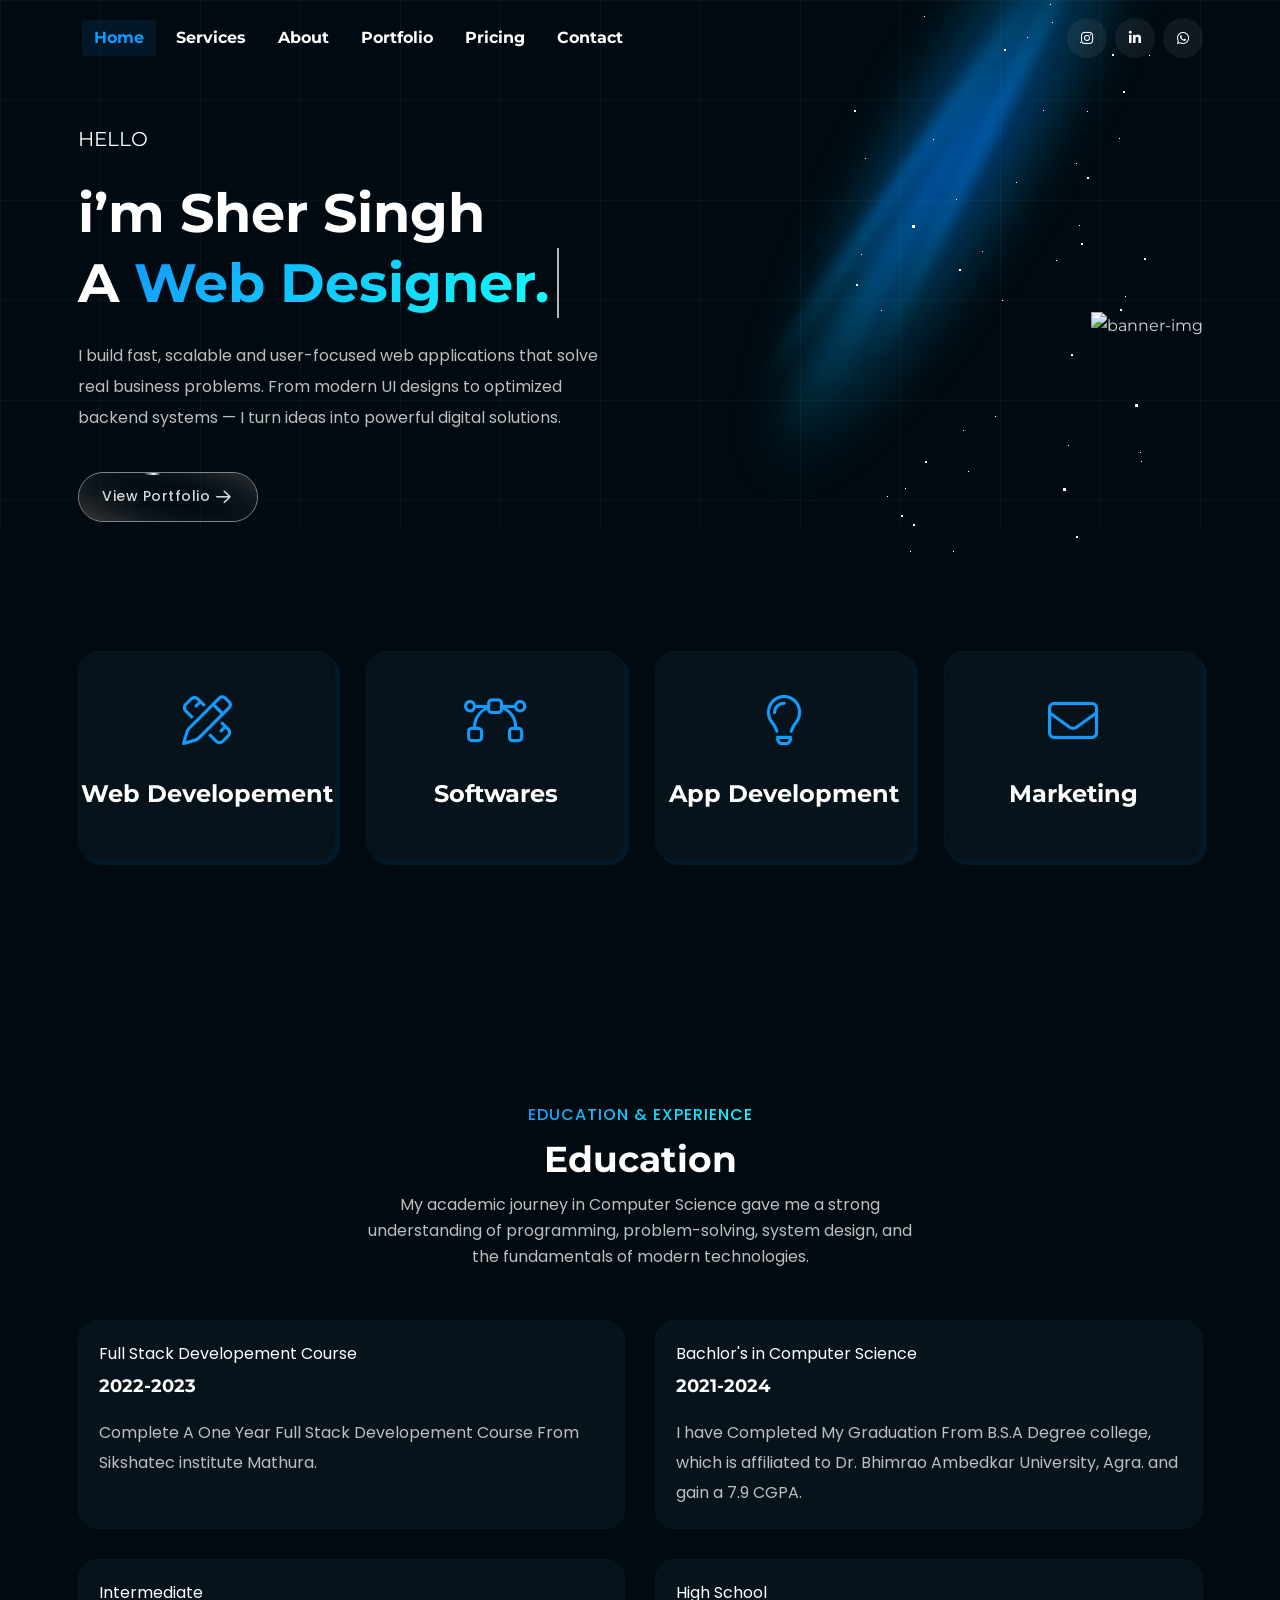
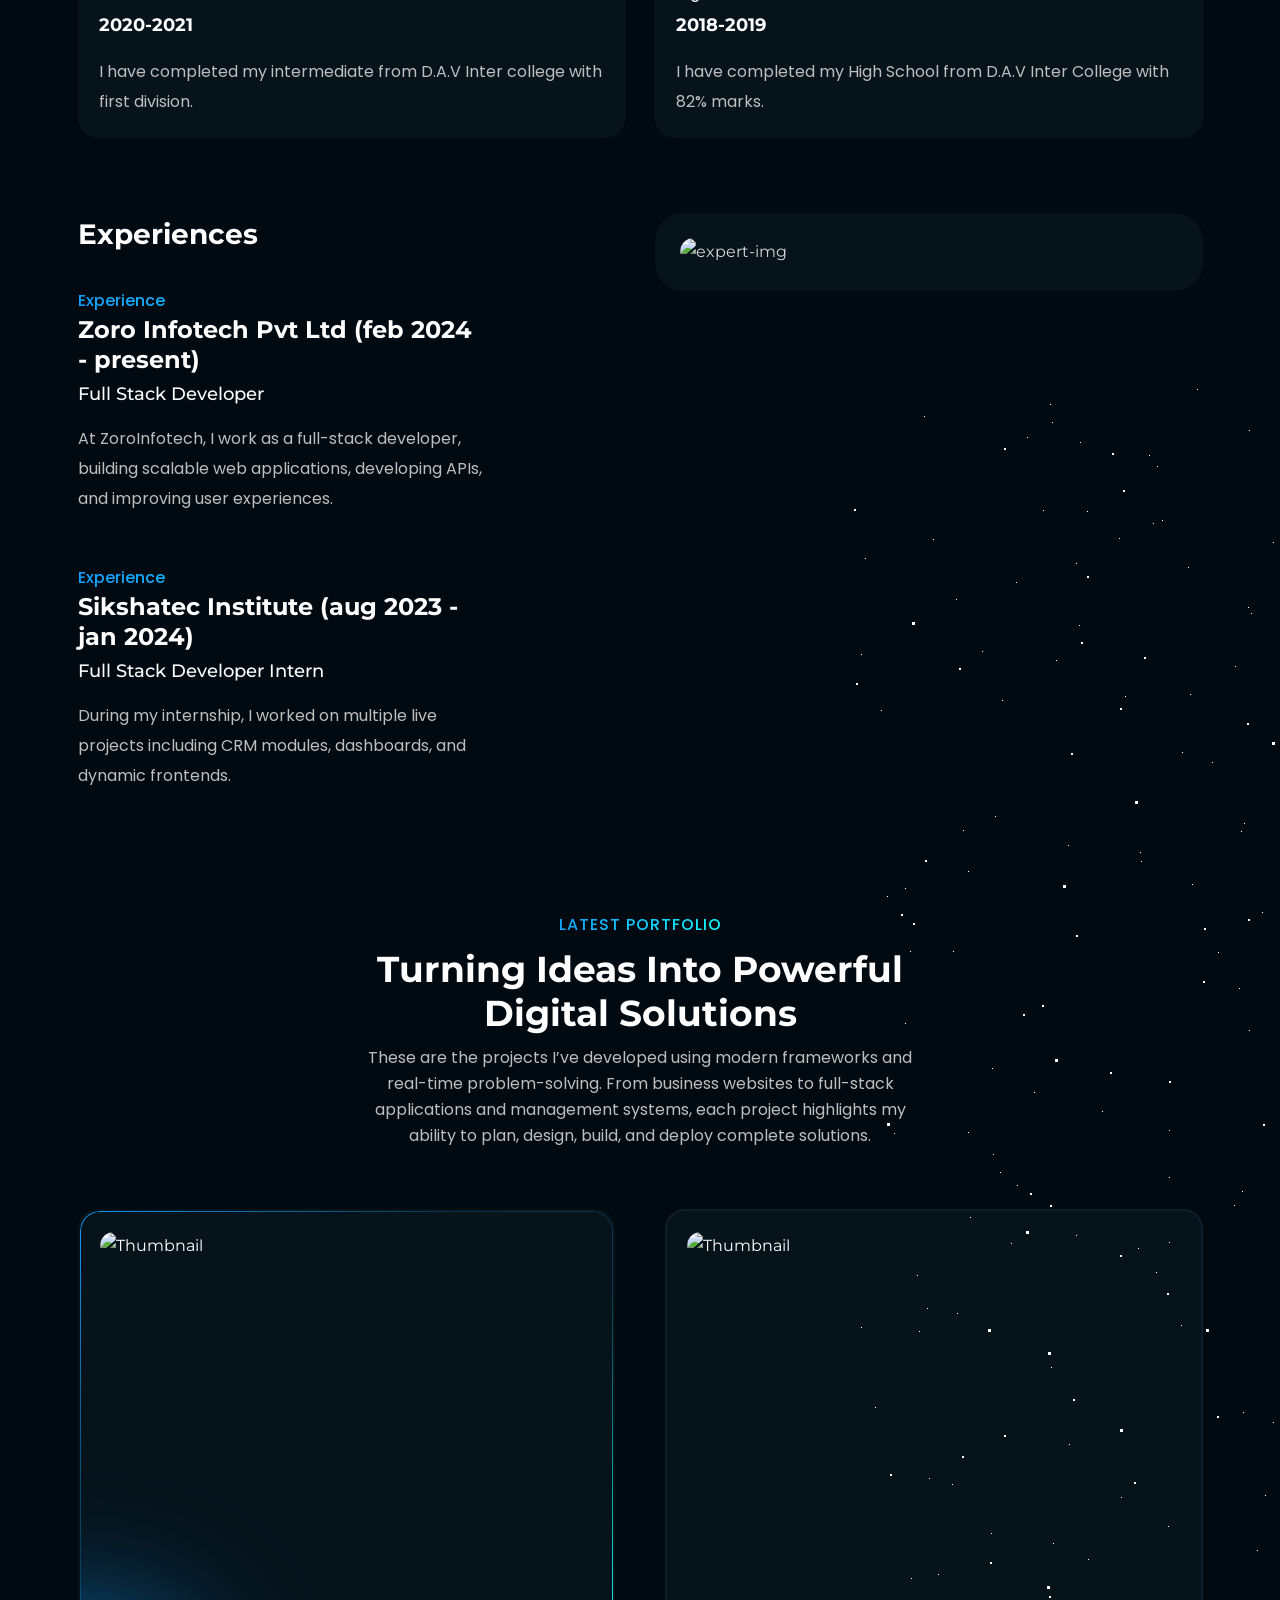
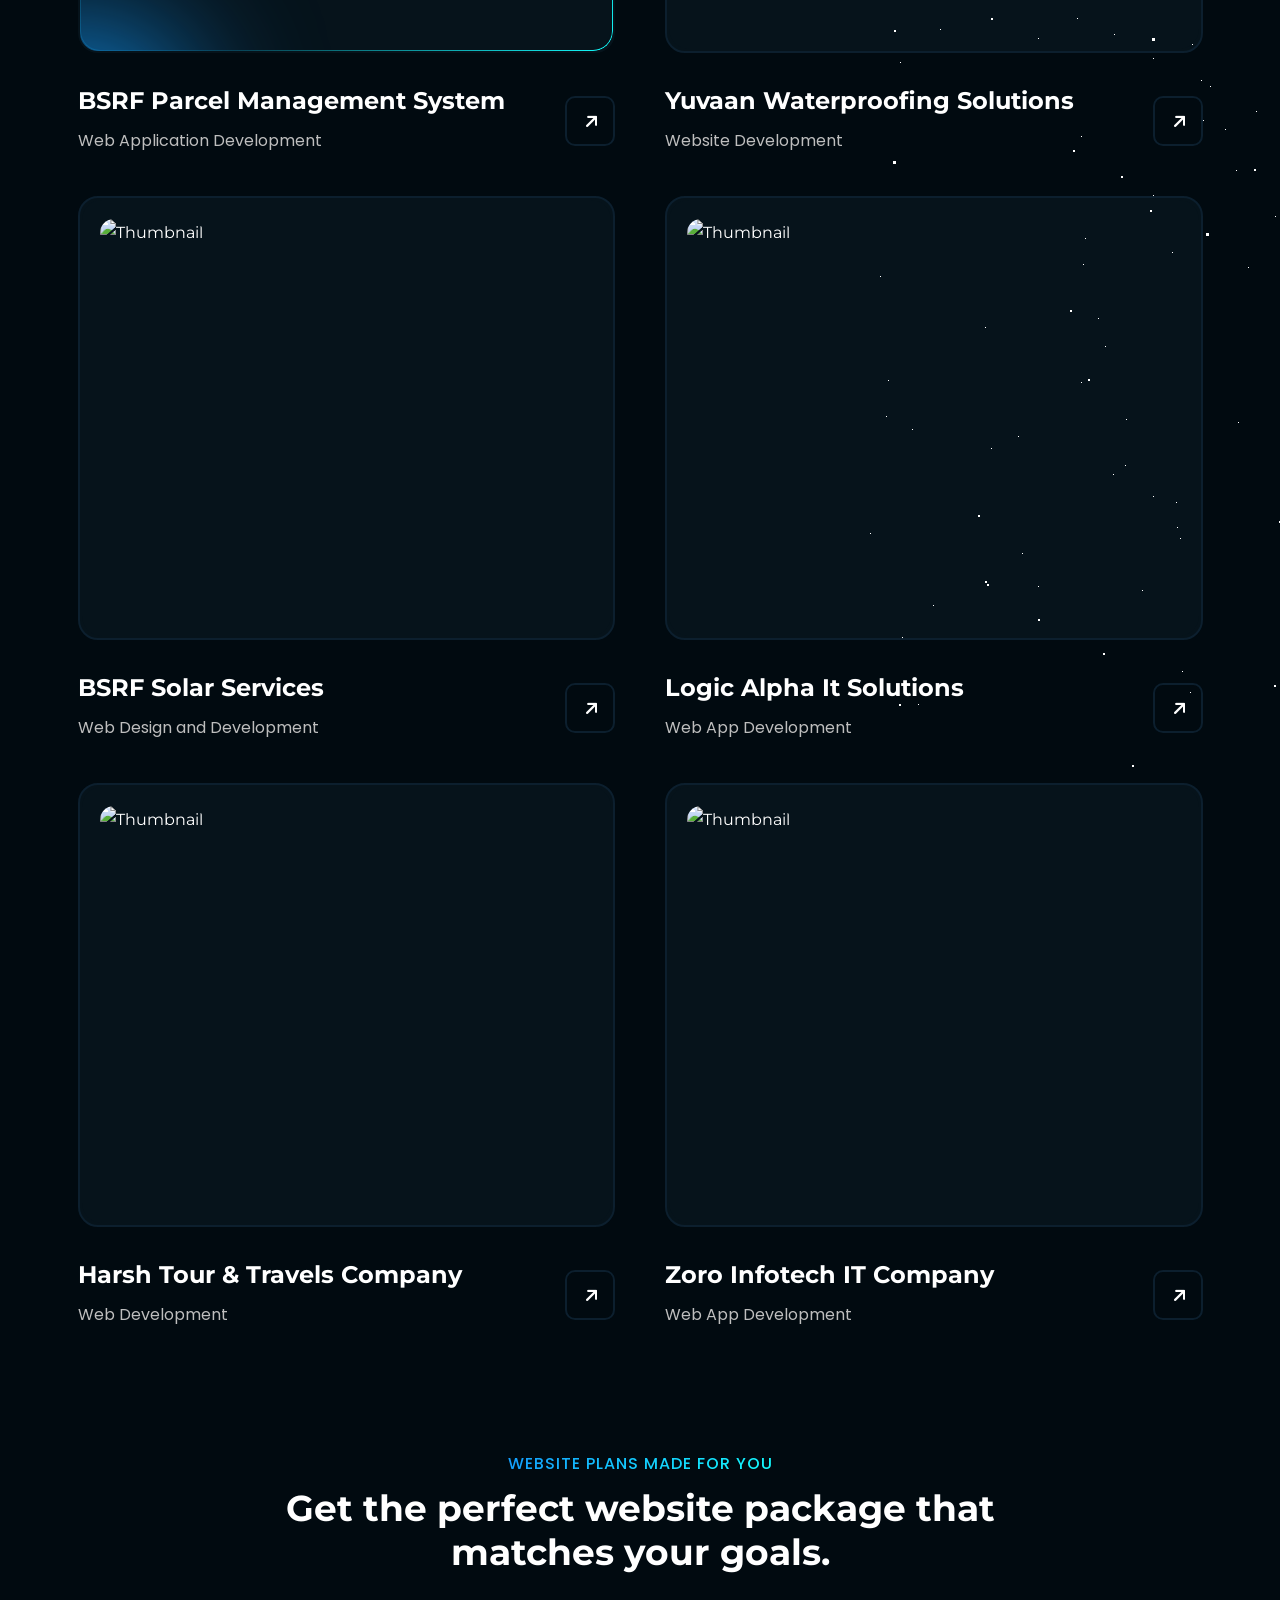
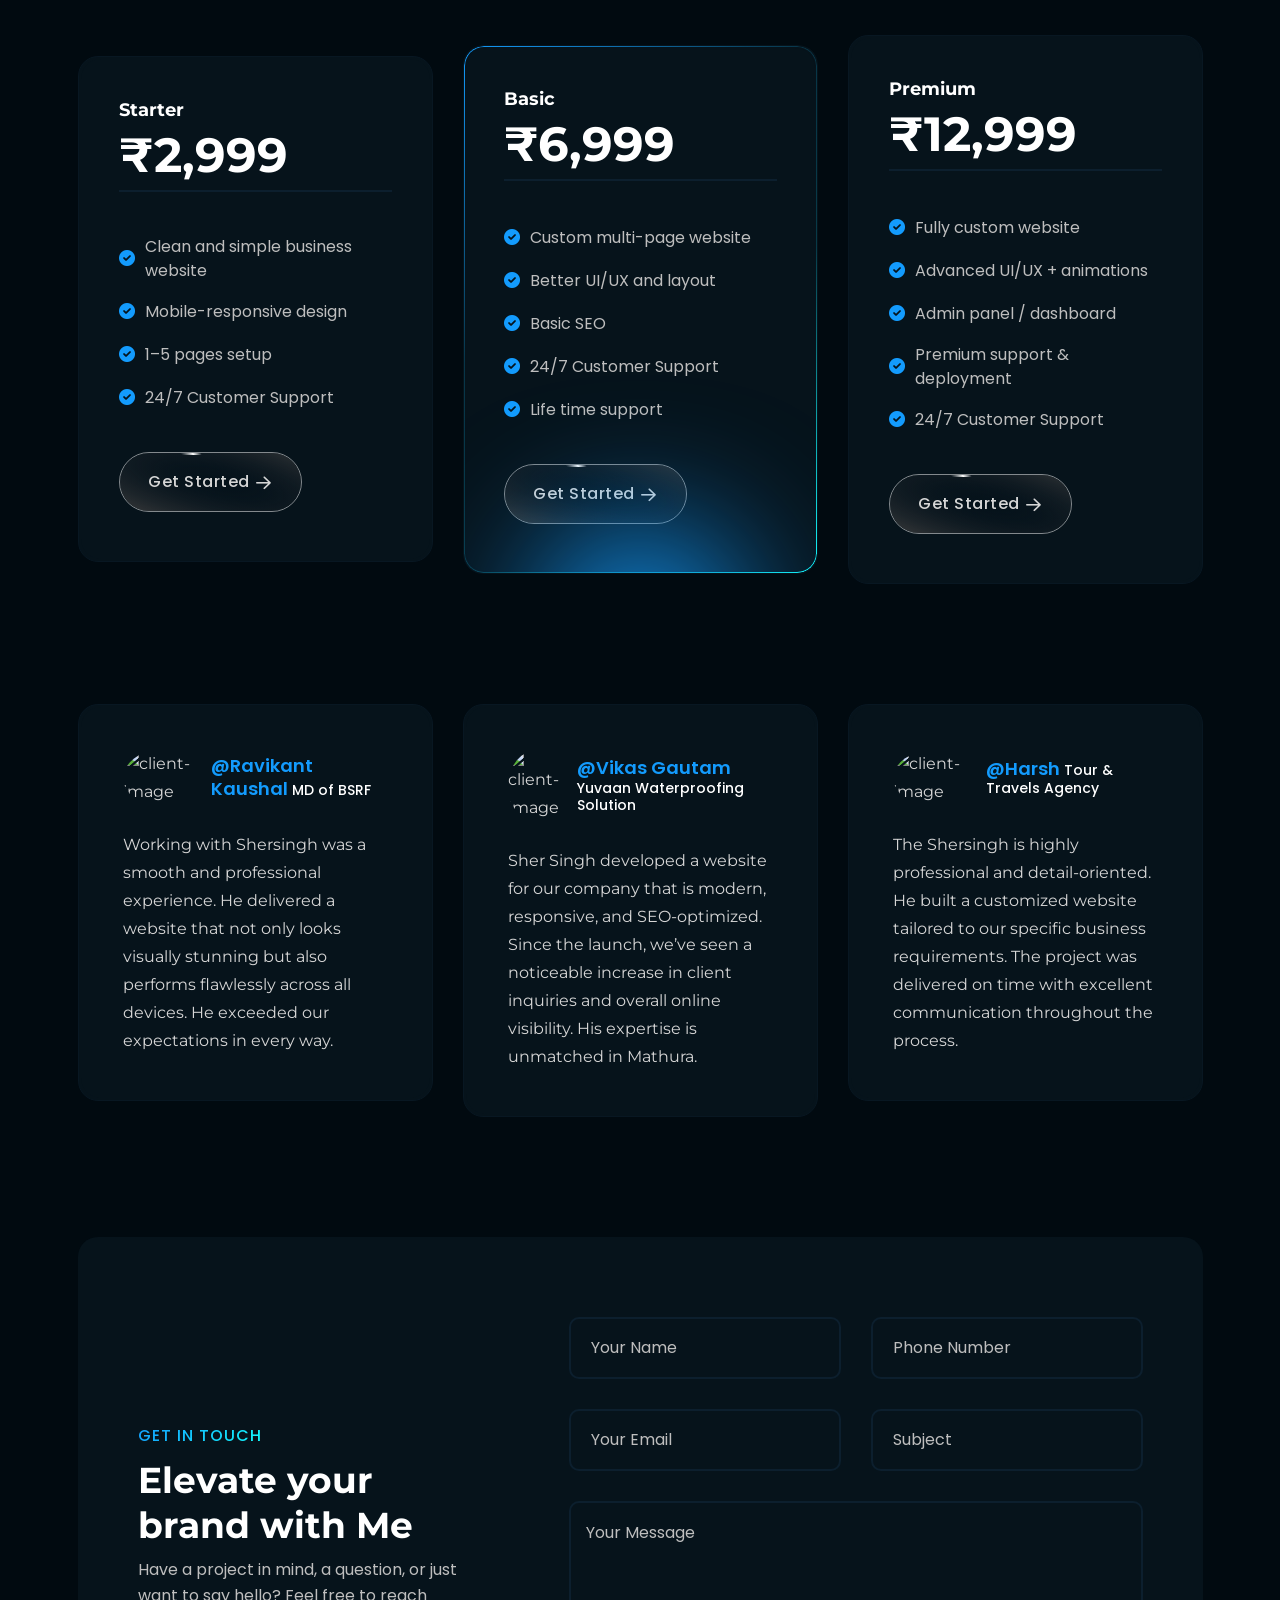
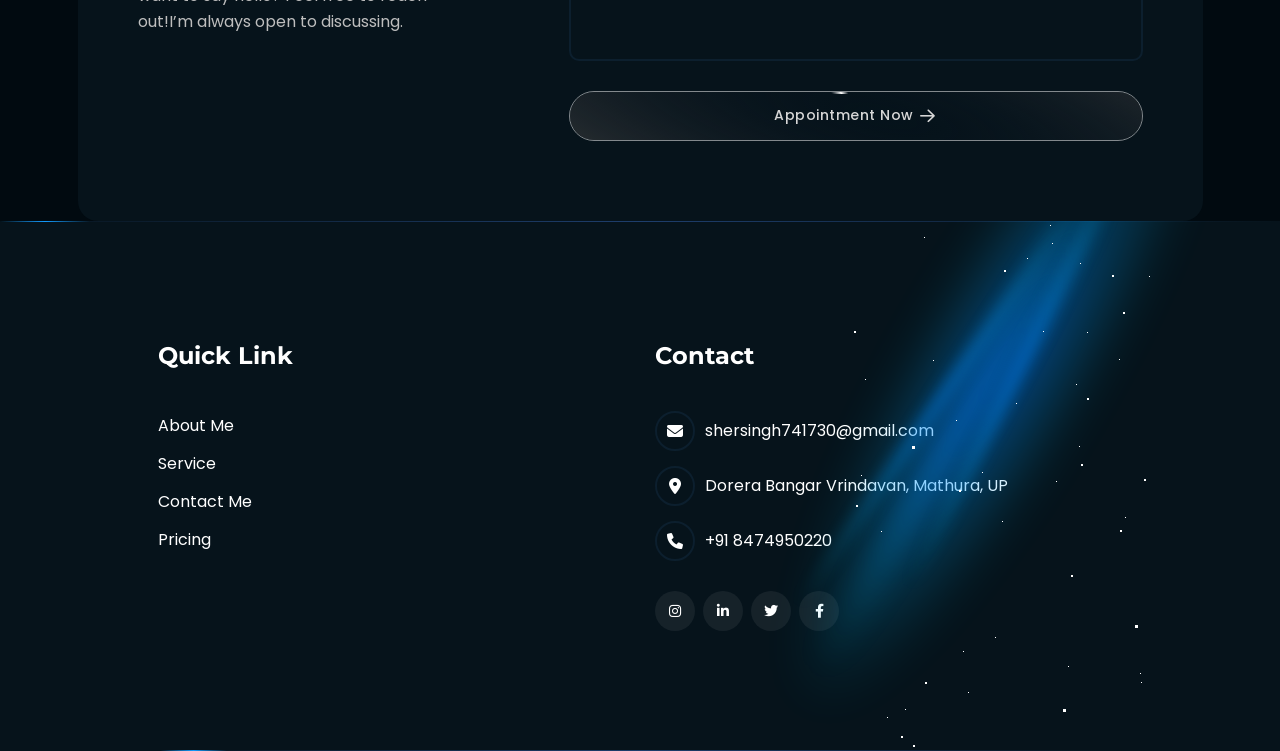
==== commit bb749910: "links" ====
--- a/index.html
+++ b/index.html
@@ -5,10 +5,10 @@
     <meta charset="UTF-8">
     <meta http-equiv="X-UA-Compatible" content="IE=edge">
     <meta name="viewport" content="width=device-width, initial-scale=1.0">
-    <meta name="description"
-        content="Virtuo is a modern personal portfolio template for designers, developers, content writer, cleaner, programmer, fashion designer, model, Influencer and freelancers. Fully responsive, SEO-friendly, Bootstrap and easy to customize.">
+    <!-- <meta name="description"
+        content="Virtuo is a modern personal portfolio template for designers, developers, content writer, cleaner, programmer, fashion designer, model, Influencer and freelancers. Fully responsive, SEO-friendly, Bootstrap and easy to customize."> -->
     <link rel="shortcut icon" type="image/x-icon" href="assets/images/favicon.svg">
-    <title>Home 02 - Virtuo Personal Portfolio HTML Template</title>
+    <title>Sher Singh Portfolio</title>
     <!-- Bootstrap min css -->
     <link rel="stylesheet" href="assets/css/vendor/fontawesome.css">
     <link rel="stylesheet" href="assets/css/plugins/swiper.css">
@@ -51,10 +51,10 @@
                         <div class="tmp-header-right">
                             <div class="social-share-wrapper d-none d-md-block">
                                 <div class="social-link">
-                                    <a href="#"><i class="fa-brands fa-instagram"></i></a>
-                                    <a href="#"><i class="fa-brands fa-linkedin-in"></i></a>
-                                    <a href="#"><i class="fa-brands fa-twitter"></i></a>
-                                    <a href="#"><i class="fa-brands fa-facebook-f"></i></a>
+                                    <a target="_blank" href="https://www.instagram.com/jji_shersingh900?igsh=MTUyZW1mODVkbDZ1cA=="><i class="fa-brands fa-instagram"></i></a>
+                                    <a target="_blank" href="https://www.linkedin.com/in/sher-singh-445493386/"><i class="fa-brands fa-linkedin-in"></i></a>
+                                    <a target="_blank" href="https://wa.me/8474950220"><i class="fa-brands fa-whatsapp"></i></a>
+                                    <!-- <a href="#"><i class="fa-brands fa-facebook-f"></i></a> -->
                                 </div>
                             </div>
 
@@ -100,10 +100,10 @@
                 <div class="social-wrapper mt--40">
                     <span class="subtitle">Contact Me</span>
                     <div class="social-link">
-                        <a href="#"><i class="fa-brands fa-instagram"></i></a>
-                        <a href="#"><i class="fa-brands fa-linkedin-in"></i></a>
-                        <a href="#"><i class="fa-brands fa-twitter"></i></a>
-                        <a href="#"><i class="fa-brands fa-facebook-f"></i></a>
+                        <a target="_blank" href="https://www.instagram.com/jji_shersingh900?igsh=MTUyZW1mODVkbDZ1cA=="><i class="fa-brands fa-instagram"></i></a>
+                        <a target="_blank" href="https://www.linkedin.com/in/sher-singh-445493386/"><i class="fa-brands fa-linkedin-in"></i></a>
+                        <a target="_blank" href="https://wa.me/8474950220"><i class="fa-brands fa-whatsapp"></i></a>
+                        <!-- <a href="#"><i class="fa-brands fa-facebook-f"></i></a> -->
                     </div>
                 </div>
                 <!-- end -->
@@ -860,7 +860,7 @@
                         </div>
                         <div class="tmp-button-here">
                             <a class="tmp-btn hover-icon-reverse btn-border tmp-modern-button radius-round download-icon"
-                                href="#">
+                                href="#contacts">
                                 <div class="icon-reverse-wrapper">
                                     <span class="btn-text">Get Started</span>
                                     <div class="btn-hack"></div>
@@ -925,7 +925,7 @@
                         </div>
                         <div class="tmp-button-here">
                             <a class="tmp-btn hover-icon-reverse btn-border tmp-modern-button radius-round download-icon"
-                                href="#">
+                                href="#contacts">
                                 <div class="icon-reverse-wrapper">
                                     <span class="btn-text">Get Started</span>
                                     <div class="btn-hack"></div>
@@ -991,7 +991,7 @@
                         </div>
                         <div class="tmp-button-here">
                             <a class="tmp-btn hover-icon-reverse btn-border tmp-modern-button radius-round download-icon"
-                                href="#">
+                                href="#contacts">
                                 <div class="icon-reverse-wrapper">
                                     <span class="btn-text">Get Started</span>
                                     <div class="btn-hack"></div>
@@ -1370,7 +1370,7 @@
                                         <a href="#service">Service</a>
                                     </li>
                                     <li>
-                                        <a href="#contact">Contact Me</a>
+                                        <a href="#contacts">Contact Me</a>
                                     </li>
                                     <li>
                                         <a href="#pricing">Pricing</a>
